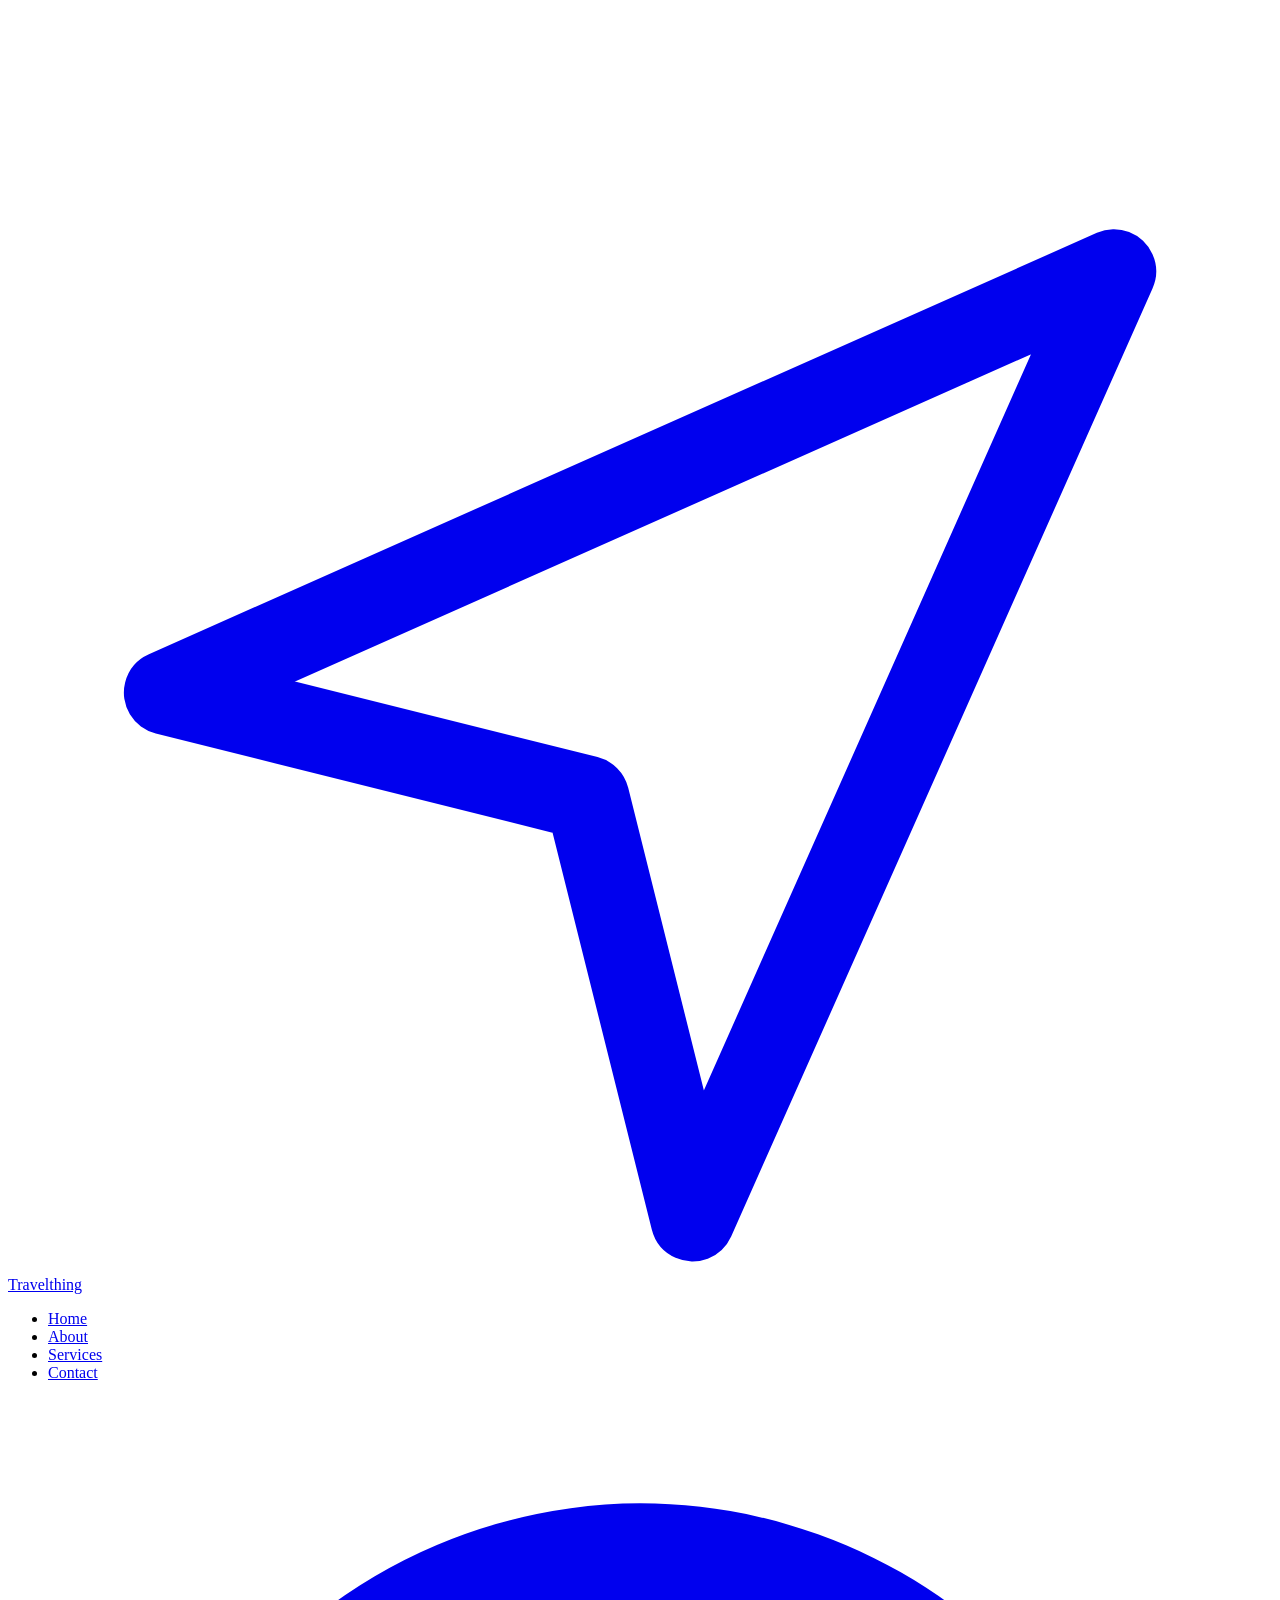
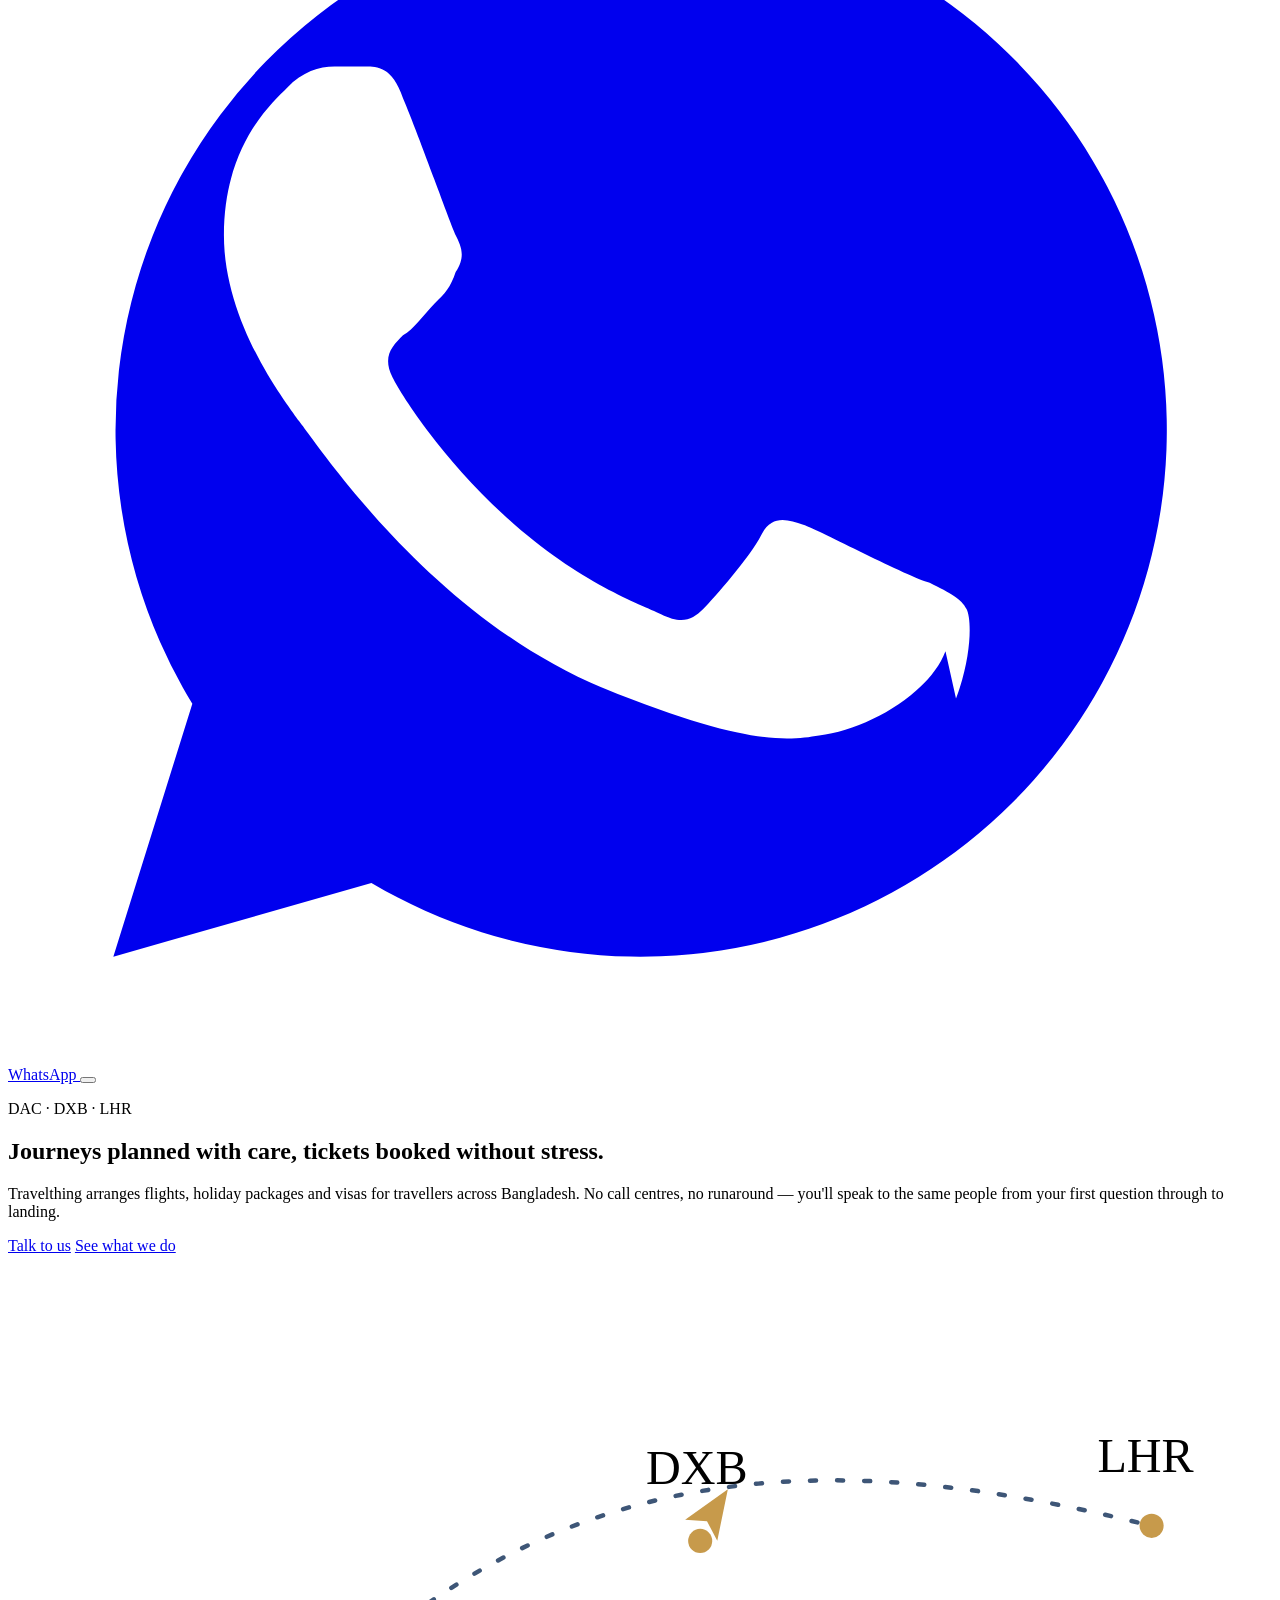
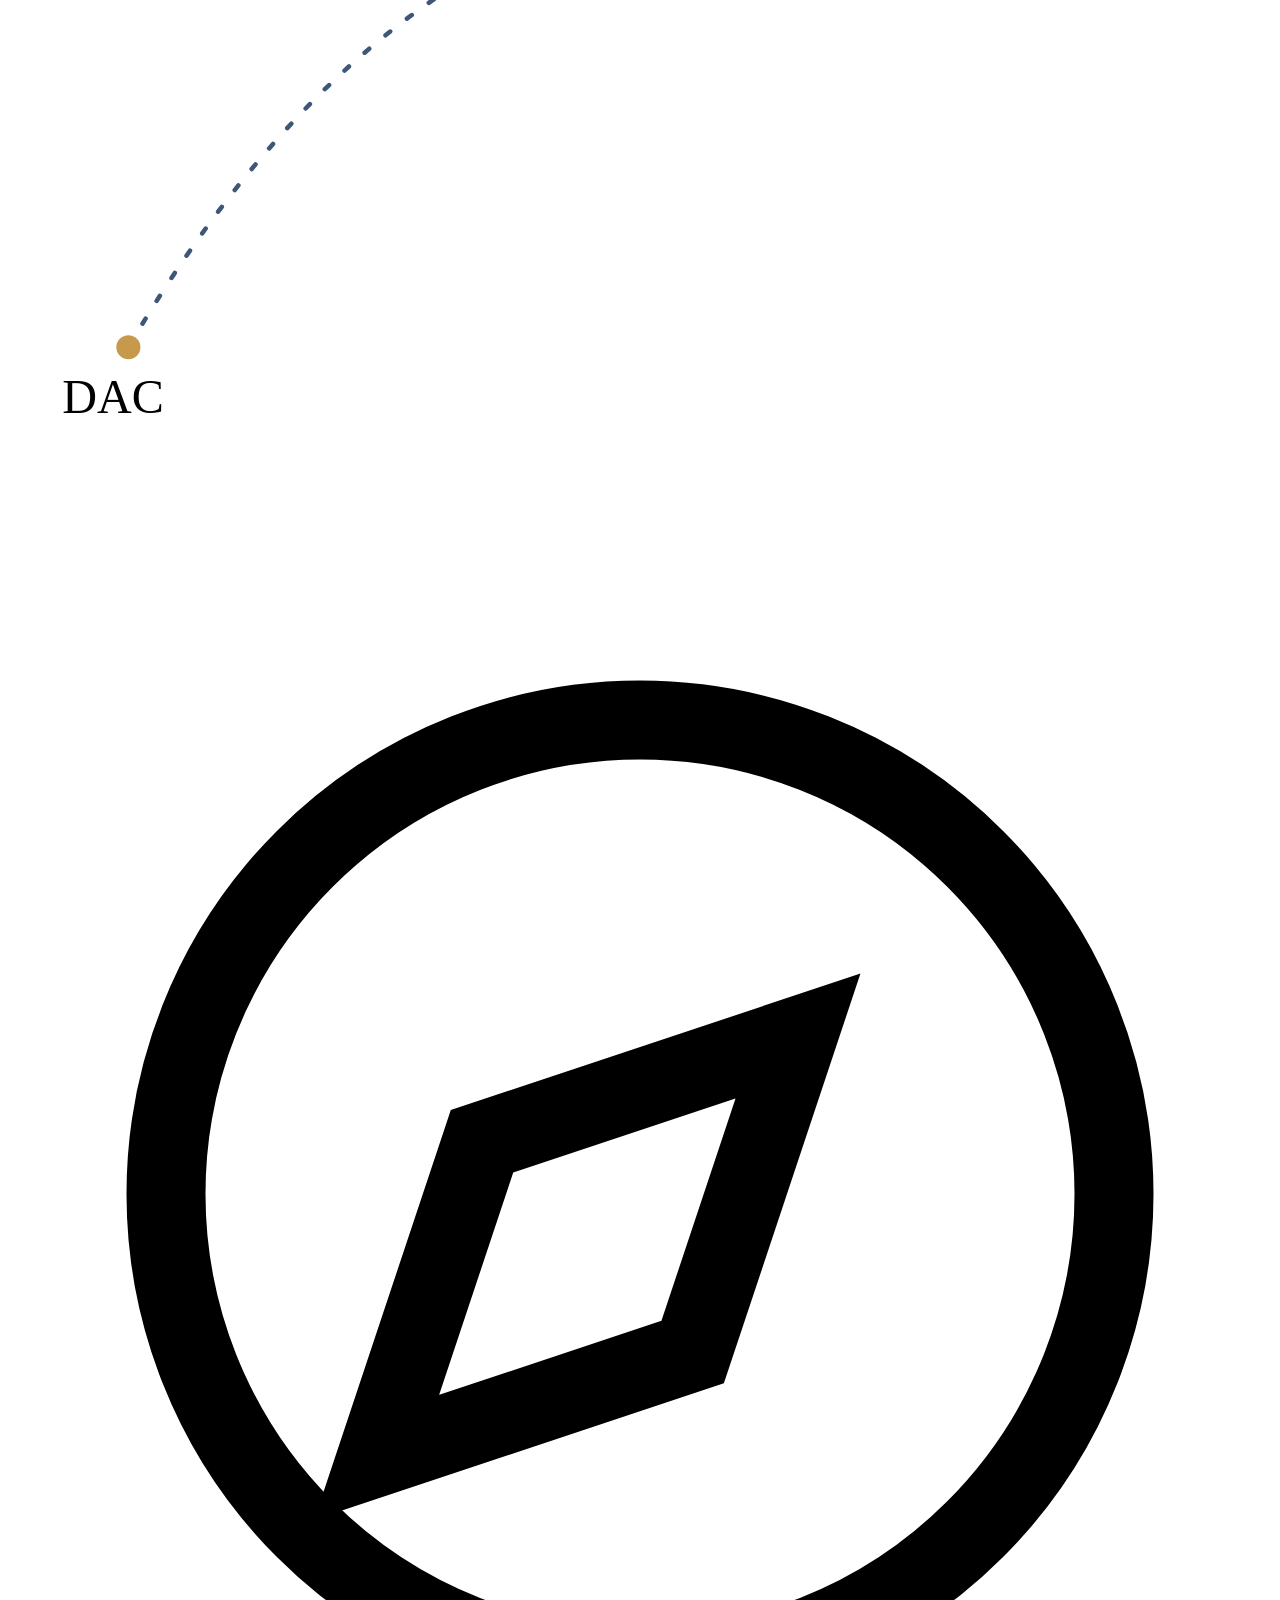
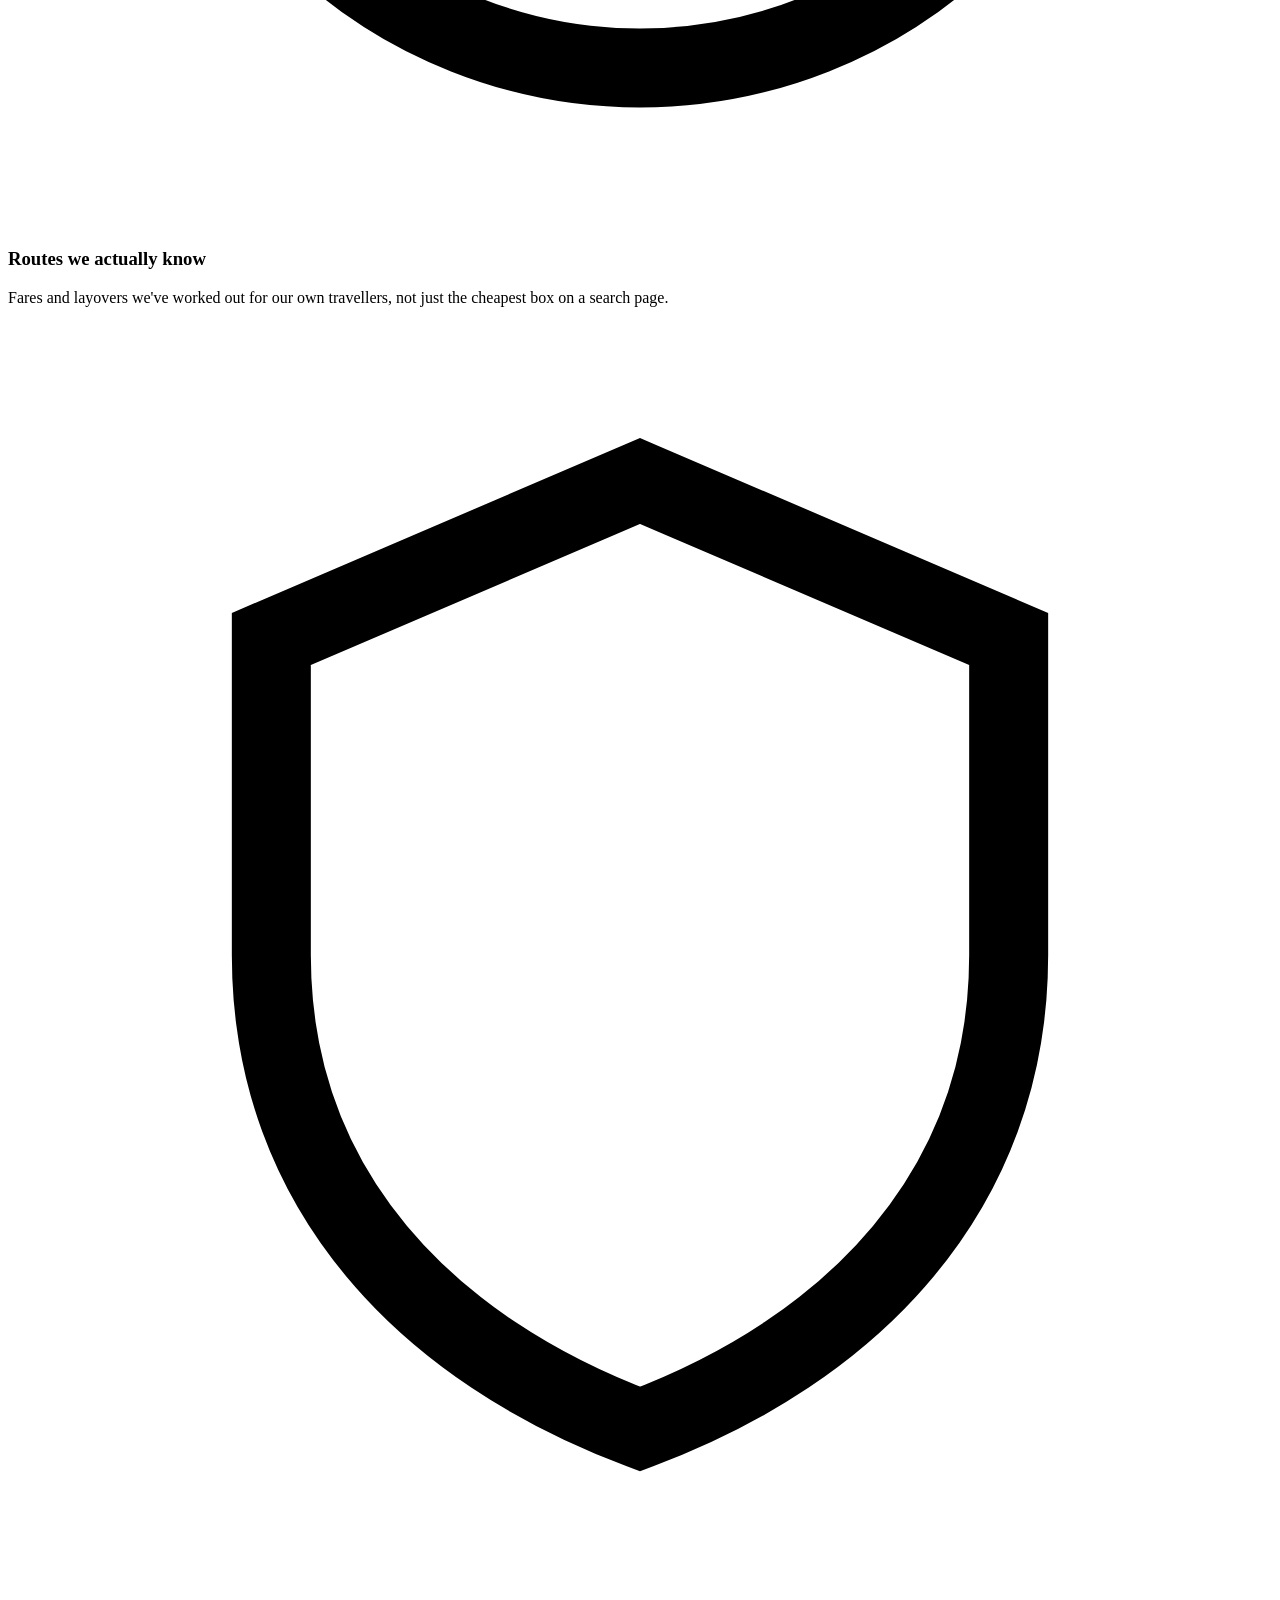
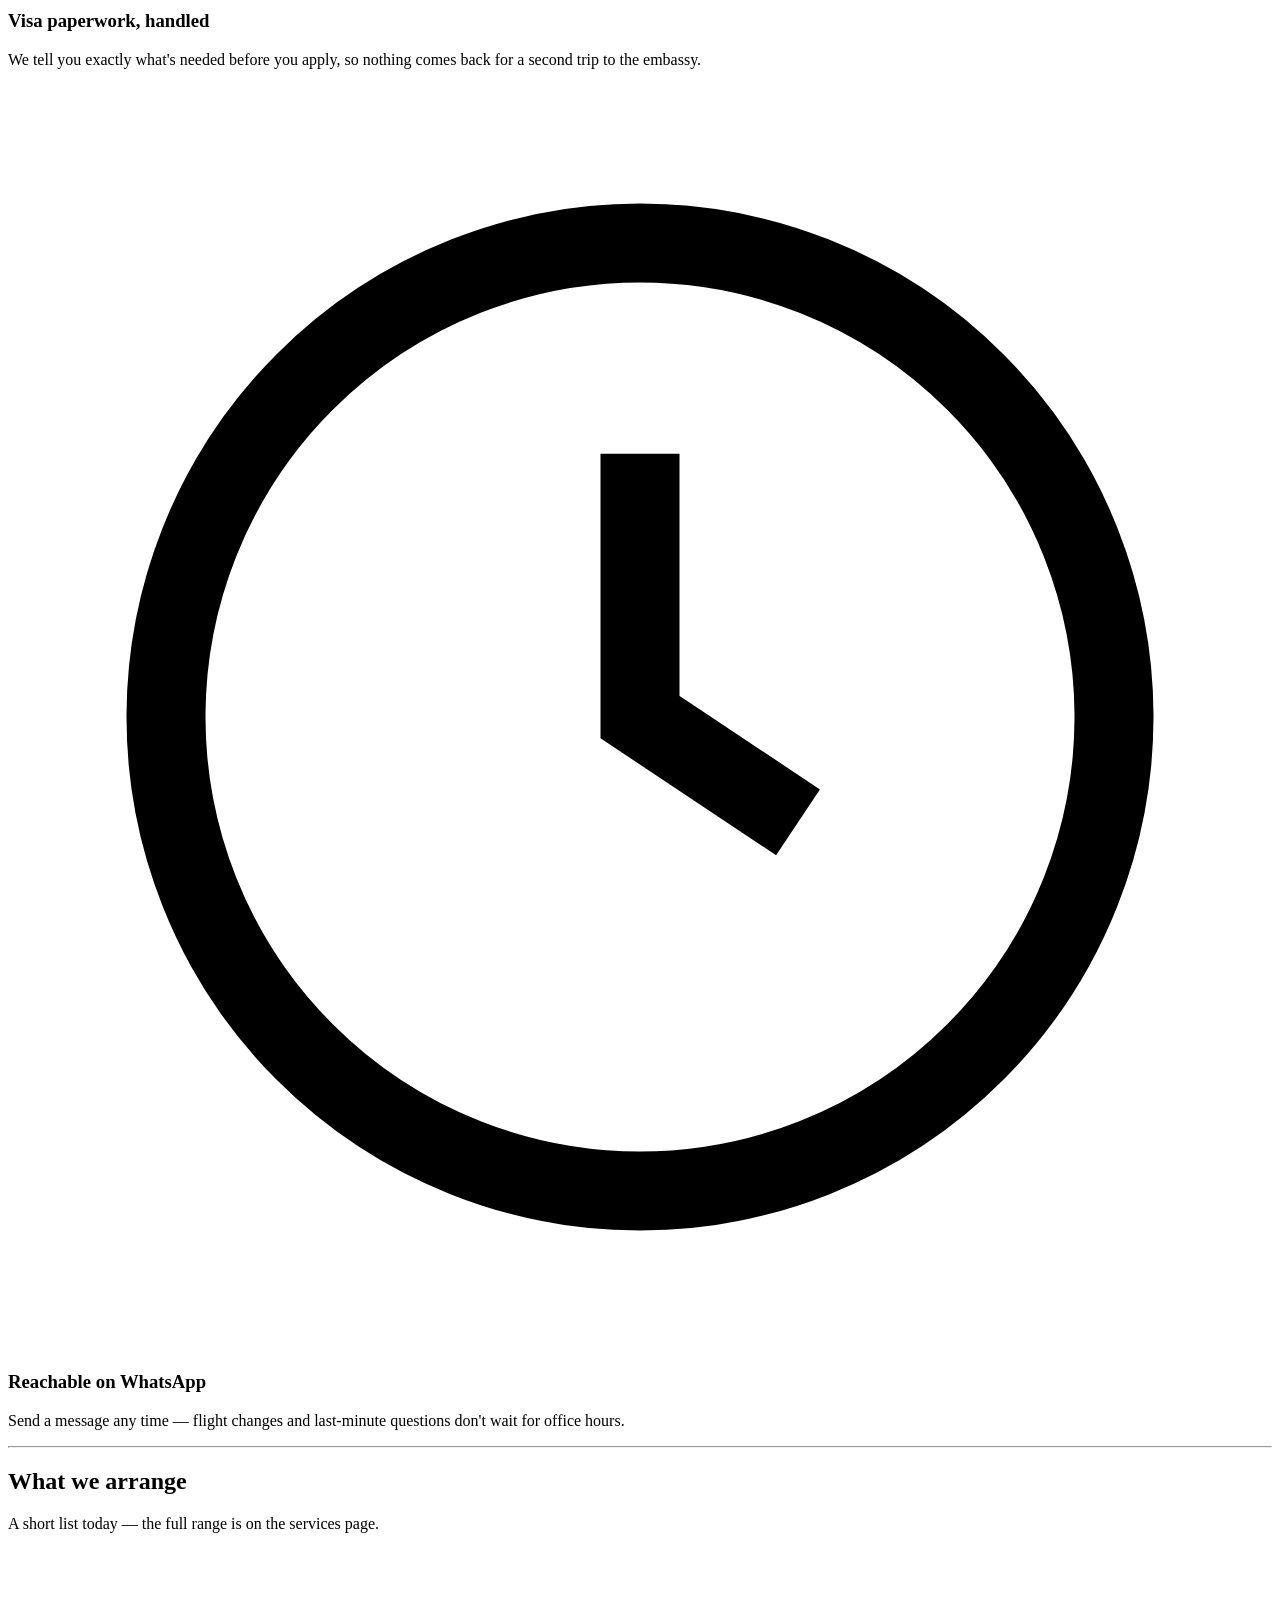
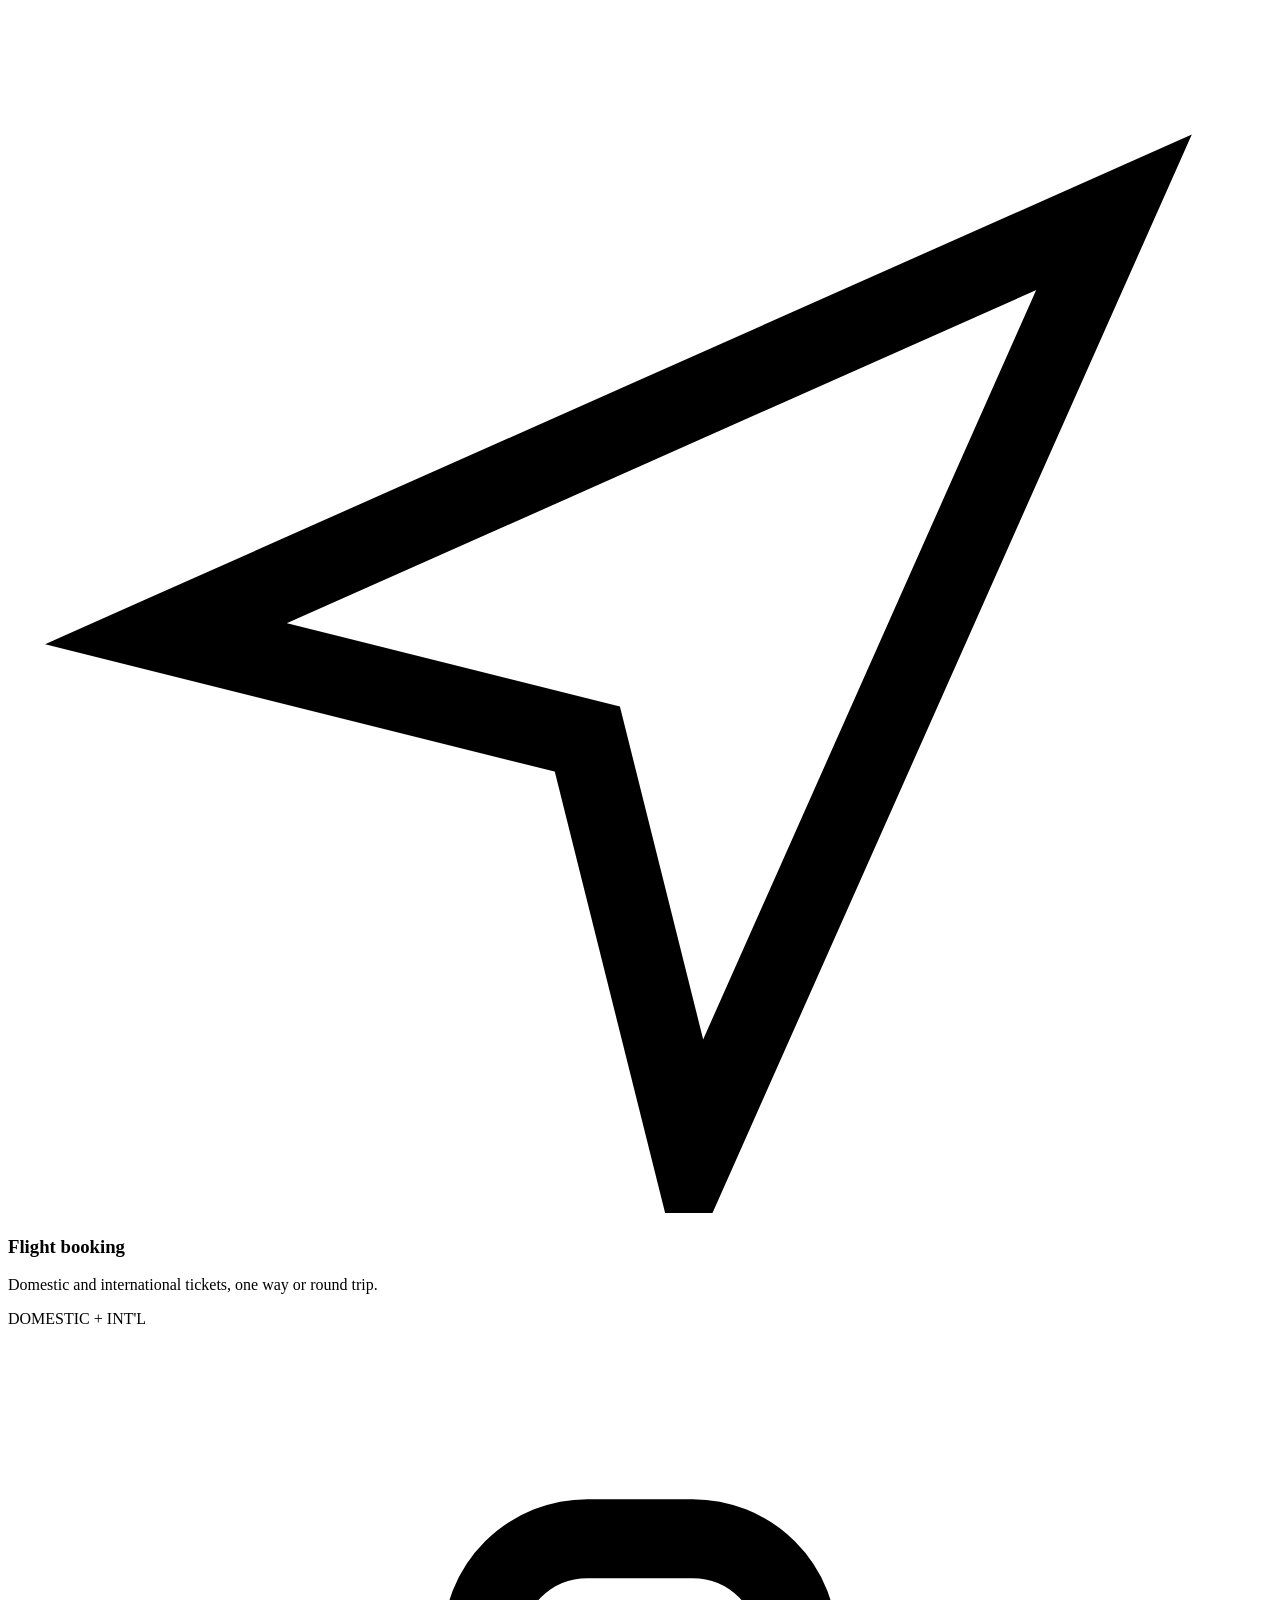
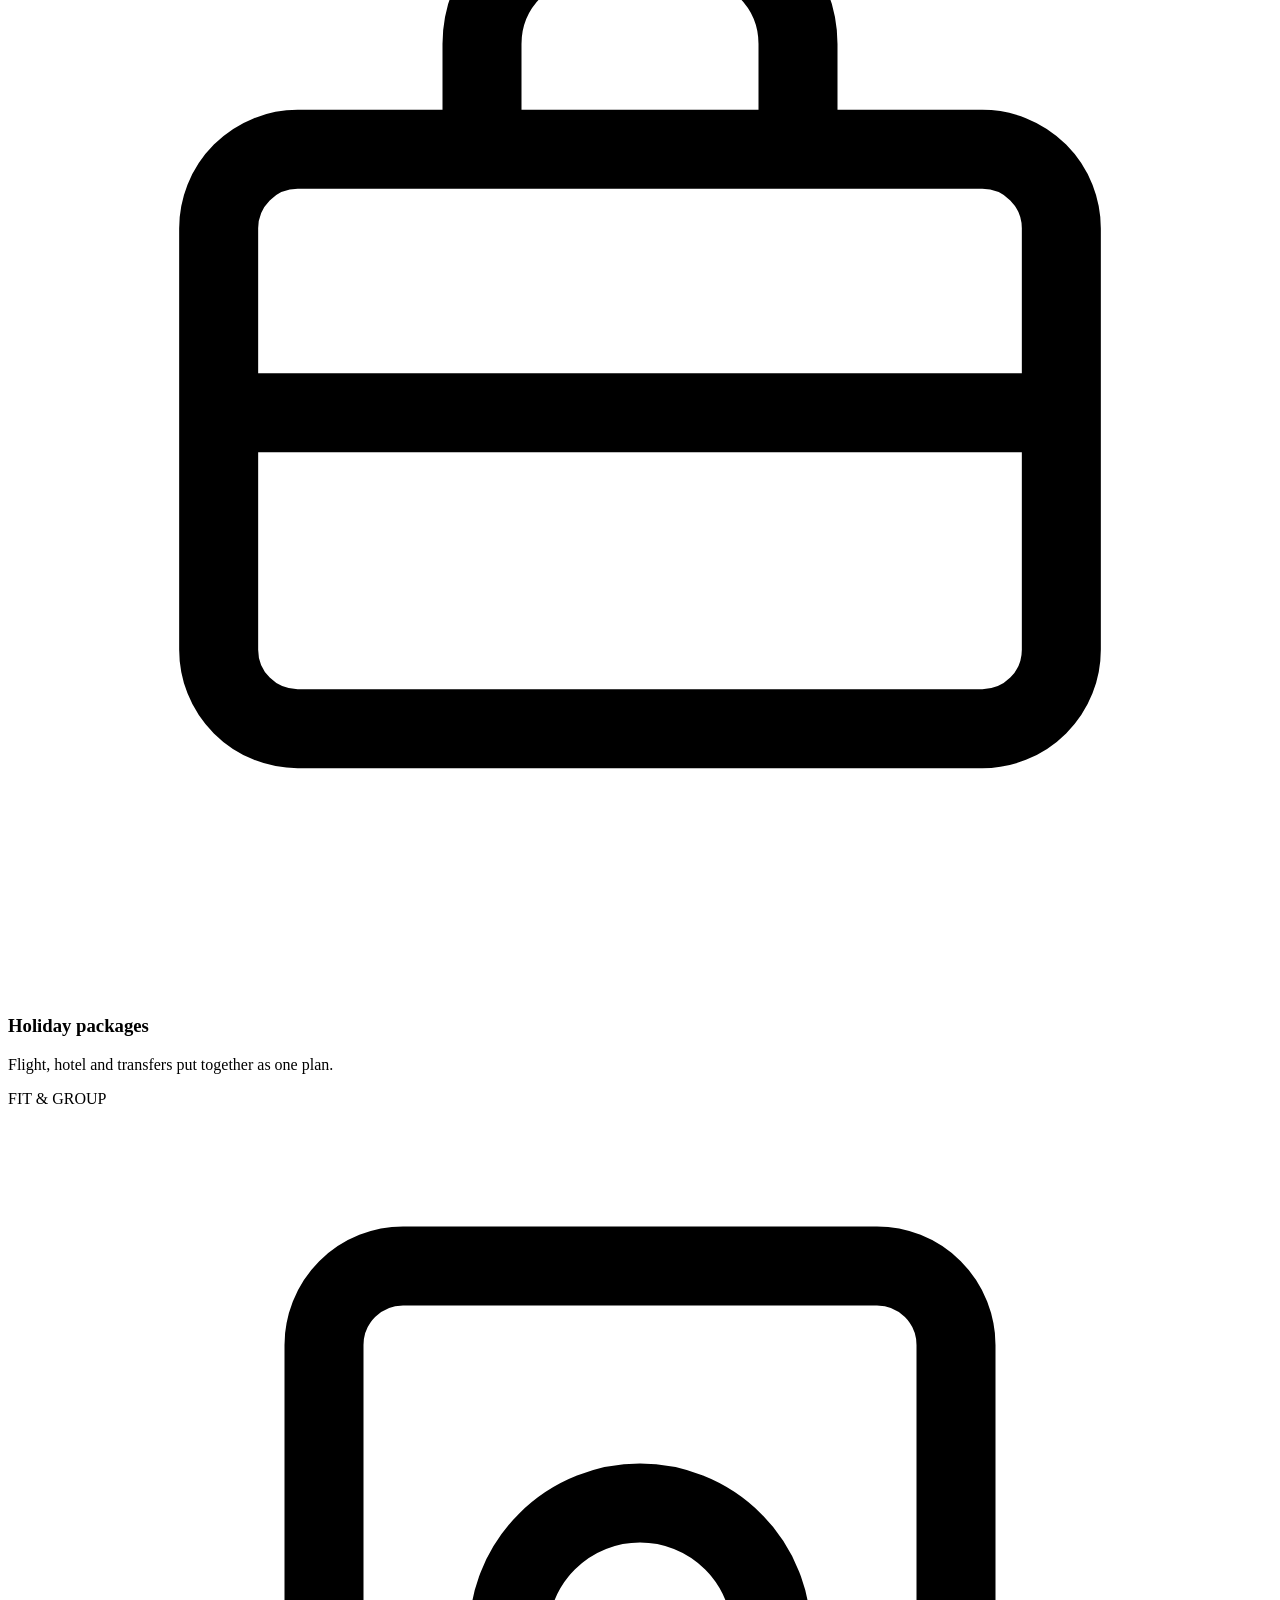
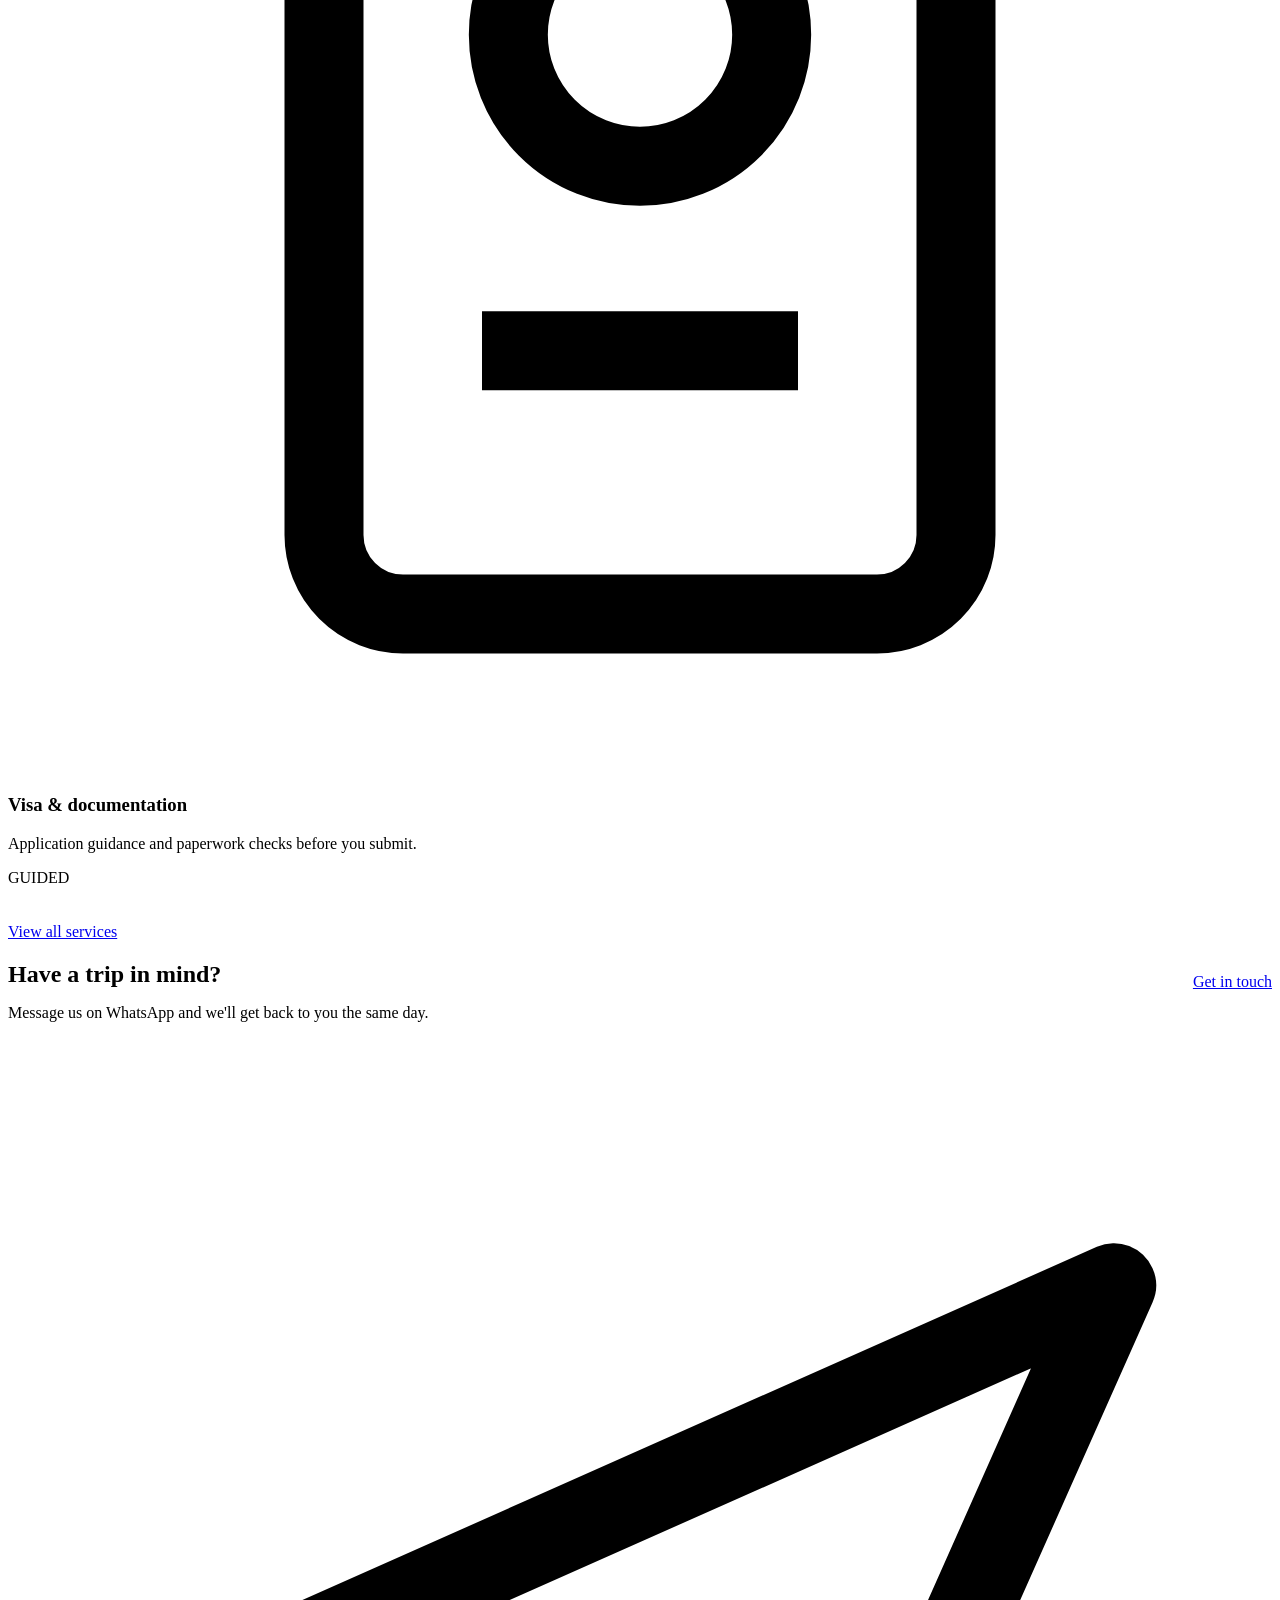
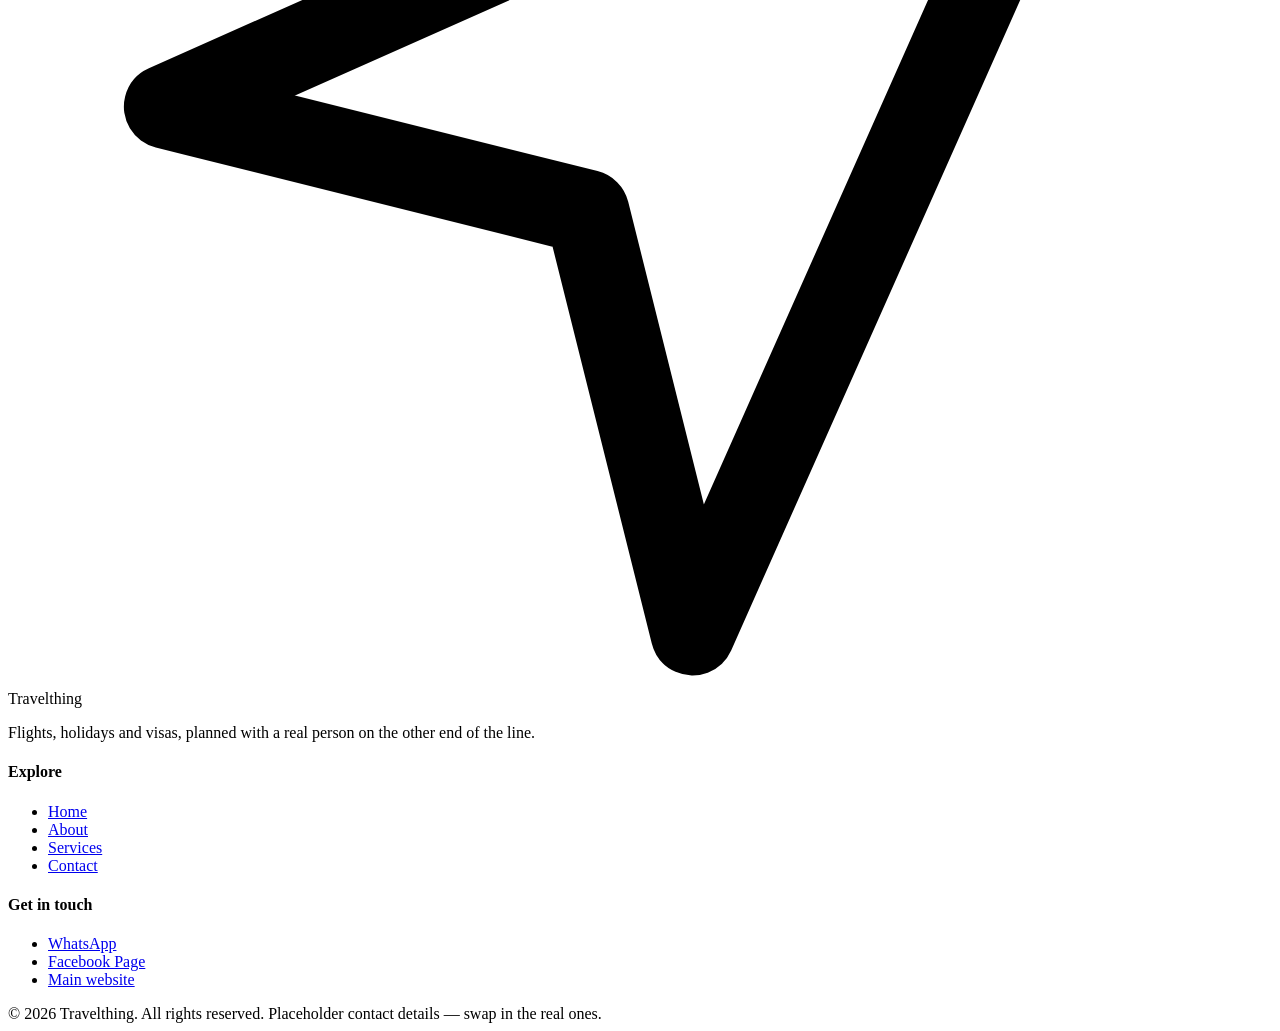
==== index.html @ 421e98d5 "Add files via upload" ====
<!doctype html>
<html lang="en">
<head>
<meta charset="UTF-8" />
<meta name="viewport" content="width=device-width, initial-scale=1.0" />
<title>Travelthing — Flights, Holidays &amp; Visas</title>
<meta name="description" content="Travelthing arranges flights, holiday packages, visas and hotel bookings — reach us directly on WhatsApp or Facebook." />
<link rel="stylesheet" href="css/style.css" />
</head>
<body>

<header class="site-header">
  <div class="container">
    <a href="index.html" class="brand">
      <svg viewBox="0 0 24 24" fill="none" stroke="currentColor" stroke-width="1.6" stroke-linecap="round" stroke-linejoin="round"><path d="M3 13l18-8-8 18-2-8-8-2z"/></svg>
      Travelthing
    </a>
    <nav class="nav">
      <ul class="nav-links">
        <li><a href="index.html" aria-current="page">Home</a></li>
        <li><a href="about.html">About</a></li>
        <li><a href="services.html">Services</a></li>
        <li><a href="contact.html">Contact</a></li>
      </ul>
      <a class="nav-cta" href="https://wa.me/8801886117181" target="_blank" rel="noopener">
        <svg viewBox="0 0 24 24" fill="currentColor"><path d="M12 2a10 10 0 00-8.5 15.2L2 22l4.9-1.4A10 10 0 1012 2zm5.8 14.2c-.3.8-1.5 1.5-2.4 1.6-.6.1-1.4.2-4.1-.9-3.4-1.4-5.6-4.9-5.8-5.1-.2-.3-1.4-1.8-1.4-3.5s.9-2.5 1.2-2.8c.3-.3.6-.4.9-.4h.6c.2 0 .5 0 .7.6.3.7.9 2.4 1 2.6.1.2.2.4 0 .7-.1.3-.2.4-.4.6-.2.2-.4.5-.6.6-.2.2-.4.4-.2.8.2.4 1 1.6 2.1 2.6 1.4 1.3 2.6 1.7 3 1.9.4.2.6.1.8-.1.2-.2.9-1 1.1-1.4.2-.4.5-.3.8-.2.3.1 2 1 2.4 1.1.4.2.6.3.7.5.1.2.1.9-.2 1.7z"/></svg>
        WhatsApp
      </a>
      <button class="nav-toggle" aria-label="Toggle menu" aria-expanded="false">
        <span></span><span></span><span></span>
      </button>
    </nav>
  </div>
</header>

<section class="hero container">
  <div class="hero-content">
    <p class="hero-kicker">DAC · DXB · LHR</p>
    <h1>Journeys planned with care, tickets booked without stress.</h1>
    <p>Travelthing arranges flights, holiday packages and visas for travellers across Bangladesh. No call centres, no runaround — you'll speak to the same people from your first question through to landing.</p>
    <div class="hero-actions">
      <a href="contact.html" class="btn btn-primary">Talk to us</a>
      <a href="services.html" class="btn btn-outline">See what we do</a>
    </div>
  </div>
  <div class="hero-visual">
    <svg viewBox="0 0 420 300" width="100%" role="img" aria-label="Flight path connecting Dhaka, Dubai and London">
      <path d="M40 230 C 140 60, 260 60, 380 90" fill="none" stroke="#3E5677" stroke-width="1.5" stroke-dasharray="2 7" stroke-linecap="round"/>
      <circle cx="40" cy="230" r="4" fill="#C79A4B"/>
      <circle cx="230" cy="95" r="4" fill="#C79A4B"/>
      <circle cx="380" cy="90" r="4" fill="#C79A4B"/>
      <text x="18" y="252" class="route-code">DAC</text>
      <text x="212" y="76" class="route-code">DXB</text>
      <text x="362" y="72" class="route-code">LHR</text>
      <g transform="translate(225,88) rotate(-12)">
        <path d="M0 0l16-7-7 16-2-7-7-2z" fill="#C79A4B"/>
      </g>
    </svg>
  </div>
</section>

<section class="section">
  <div class="container features">
    <div class="feature">
      <svg viewBox="0 0 24 24" fill="none" stroke="currentColor" stroke-width="1.5"><circle cx="12" cy="12" r="9"/><path d="M15 9l-2 6-6 2 2-6 6-2z"/></svg>
      <h3>Routes we actually know</h3>
      <p>Fares and layovers we've worked out for our own travellers, not just the cheapest box on a search page.</p>
    </div>
    <div class="feature">
      <svg viewBox="0 0 24 24" fill="none" stroke="currentColor" stroke-width="1.5"><path d="M12 3l7 3v6c0 4.5-3 7.5-7 9-4-1.5-7-4.5-7-9V6l7-3z"/></svg>
      <h3>Visa paperwork, handled</h3>
      <p>We tell you exactly what's needed before you apply, so nothing comes back for a second trip to the embassy.</p>
    </div>
    <div class="feature">
      <svg viewBox="0 0 24 24" fill="none" stroke="currentColor" stroke-width="1.5"><circle cx="12" cy="12" r="9"/><path d="M12 7v5l3 2"/></svg>
      <h3>Reachable on WhatsApp</h3>
      <p>Send a message any time — flight changes and last-minute questions don't wait for office hours.</p>
    </div>
  </div>
</section>

<section class="section section--tint">
  <div class="container">
    <div class="section-head">
      <hr class="rule" />
      <h2>What we arrange</h2>
      <p>A short list today — the full range is on the services page.</p>
    </div>
    <div class="ticket-list">
      <div class="ticket">
        <div class="ticket-icon"><svg viewBox="0 0 24 24" fill="none" stroke="currentColor" stroke-width="1.5"><path d="M3 13l18-8-8 18-2-8-8-2z"/></svg></div>
        <div class="ticket-body">
          <h3>Flight booking</h3>
          <p>Domestic and international tickets, one way or round trip.</p>
        </div>
        <span class="ticket-tag">DOMESTIC + INT'L</span>
      </div>
      <div class="ticket">
        <div class="ticket-icon"><svg viewBox="0 0 24 24" fill="none" stroke="currentColor" stroke-width="1.5"><rect x="4" y="8" width="16" height="11" rx="1.5"/><path d="M9 8V6a2 2 0 012-2h2a2 2 0 012 2v2"/><path d="M4 13h16"/></svg></div>
        <div class="ticket-body">
          <h3>Holiday packages</h3>
          <p>Flight, hotel and transfers put together as one plan.</p>
        </div>
        <span class="ticket-tag">FIT &amp; GROUP</span>
      </div>
      <div class="ticket">
        <div class="ticket-icon"><svg viewBox="0 0 24 24" fill="none" stroke="currentColor" stroke-width="1.5"><rect x="6" y="3" width="12" height="18" rx="1.5"/><circle cx="12" cy="10" r="2.5"/><path d="M9 16h6"/></svg></div>
        <div class="ticket-body">
          <h3>Visa &amp; documentation</h3>
          <p>Application guidance and paperwork checks before you submit.</p>
        </div>
        <span class="ticket-tag">GUIDED</span>
      </div>
    </div>
    <div style="margin-top:36px;">
      <a href="services.html" class="btn btn-outline">View all services</a>
    </div>
  </div>
</section>

<section class="section section--navy">
  <div class="container" style="display:flex; justify-content:space-between; align-items:center; flex-wrap:wrap; gap:24px;">
    <div>
      <h2 style="margin-bottom:8px;">Have a trip in mind?</h2>
      <p style="margin-bottom:0;">Message us on WhatsApp and we'll get back to you the same day.</p>
    </div>
    <a href="contact.html" class="btn btn-primary">Get in touch</a>
  </div>
</section>

<footer class="site-footer">
  <div class="container">
    <div class="footer-top">
      <div class="footer-col">
        <div class="footer-brand">
          <svg viewBox="0 0 24 24" fill="none" stroke="currentColor" stroke-width="1.6" stroke-linecap="round" stroke-linejoin="round"><path d="M3 13l18-8-8 18-2-8-8-2z"/></svg>
          Travelthing
        </div>
        <p>Flights, holidays and visas, planned with a real person on the other end of the line.</p>
      </div>
      <div class="footer-col">
        <h4>Explore</h4>
        <ul>
          <li><a href="index.html">Home</a></li>
          <li><a href="about.html">About</a></li>
          <li><a href="services.html">Services</a></li>
          <li><a href="contact.html">Contact</a></li>
        </ul>
      </div>
      <div class="footer-col">
        <h4>Get in touch</h4>
        <ul>
          <li><a href="https://wa.me/8801886117181" target="_blank" rel="noopener">WhatsApp</a></li>
          <li><a href="https://facebook.com/travelthing" target="_blank" rel="noopener">Facebook Page</a></li>
          <li><a href="https://travelthing.example.com" target="_blank" rel="noopener">Main website</a></li>
        </ul>
      </div>
    </div>
    <div class="footer-bottom">
      <span>&copy; 2026 Travelthing. All rights reserved.</span>
      <span>Placeholder contact details — swap in the real ones.</span>
    </div>
  </div>
</footer>

<script src="js/main.js"></script>
</body>
</html>
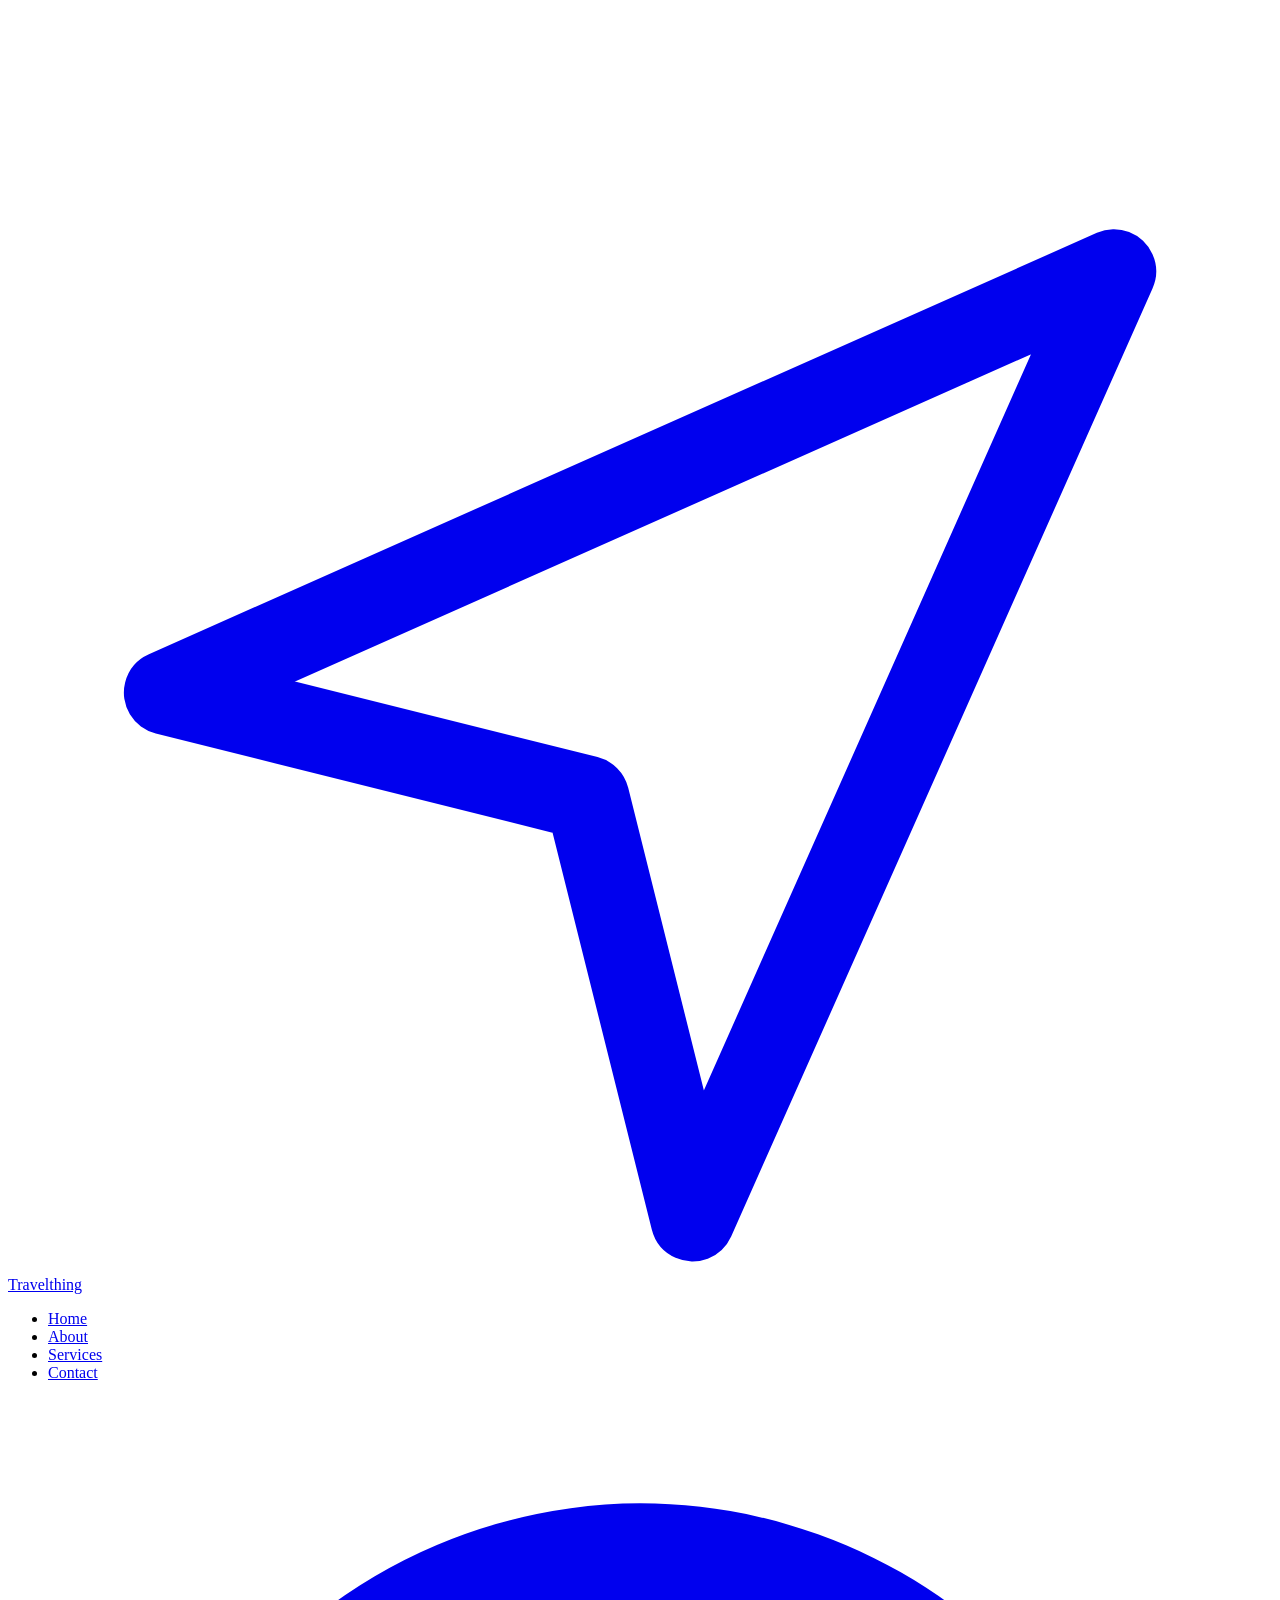
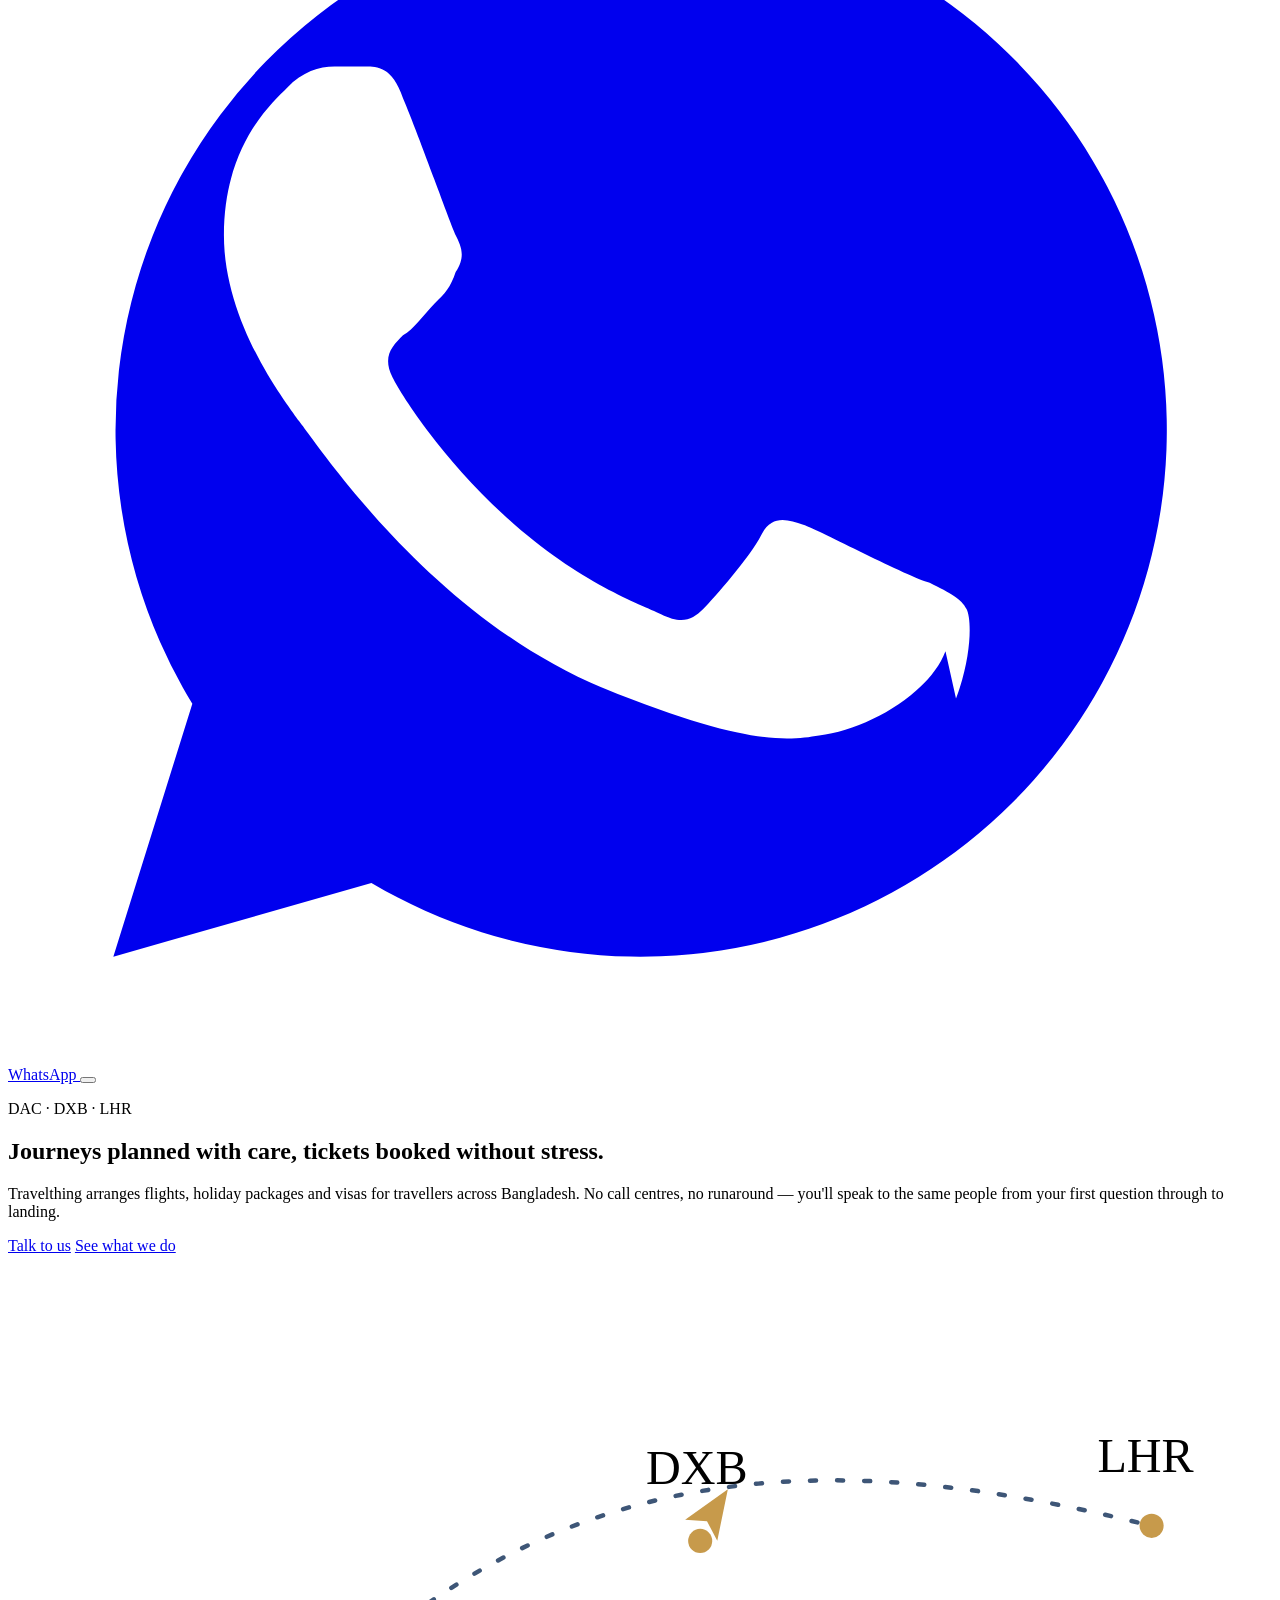
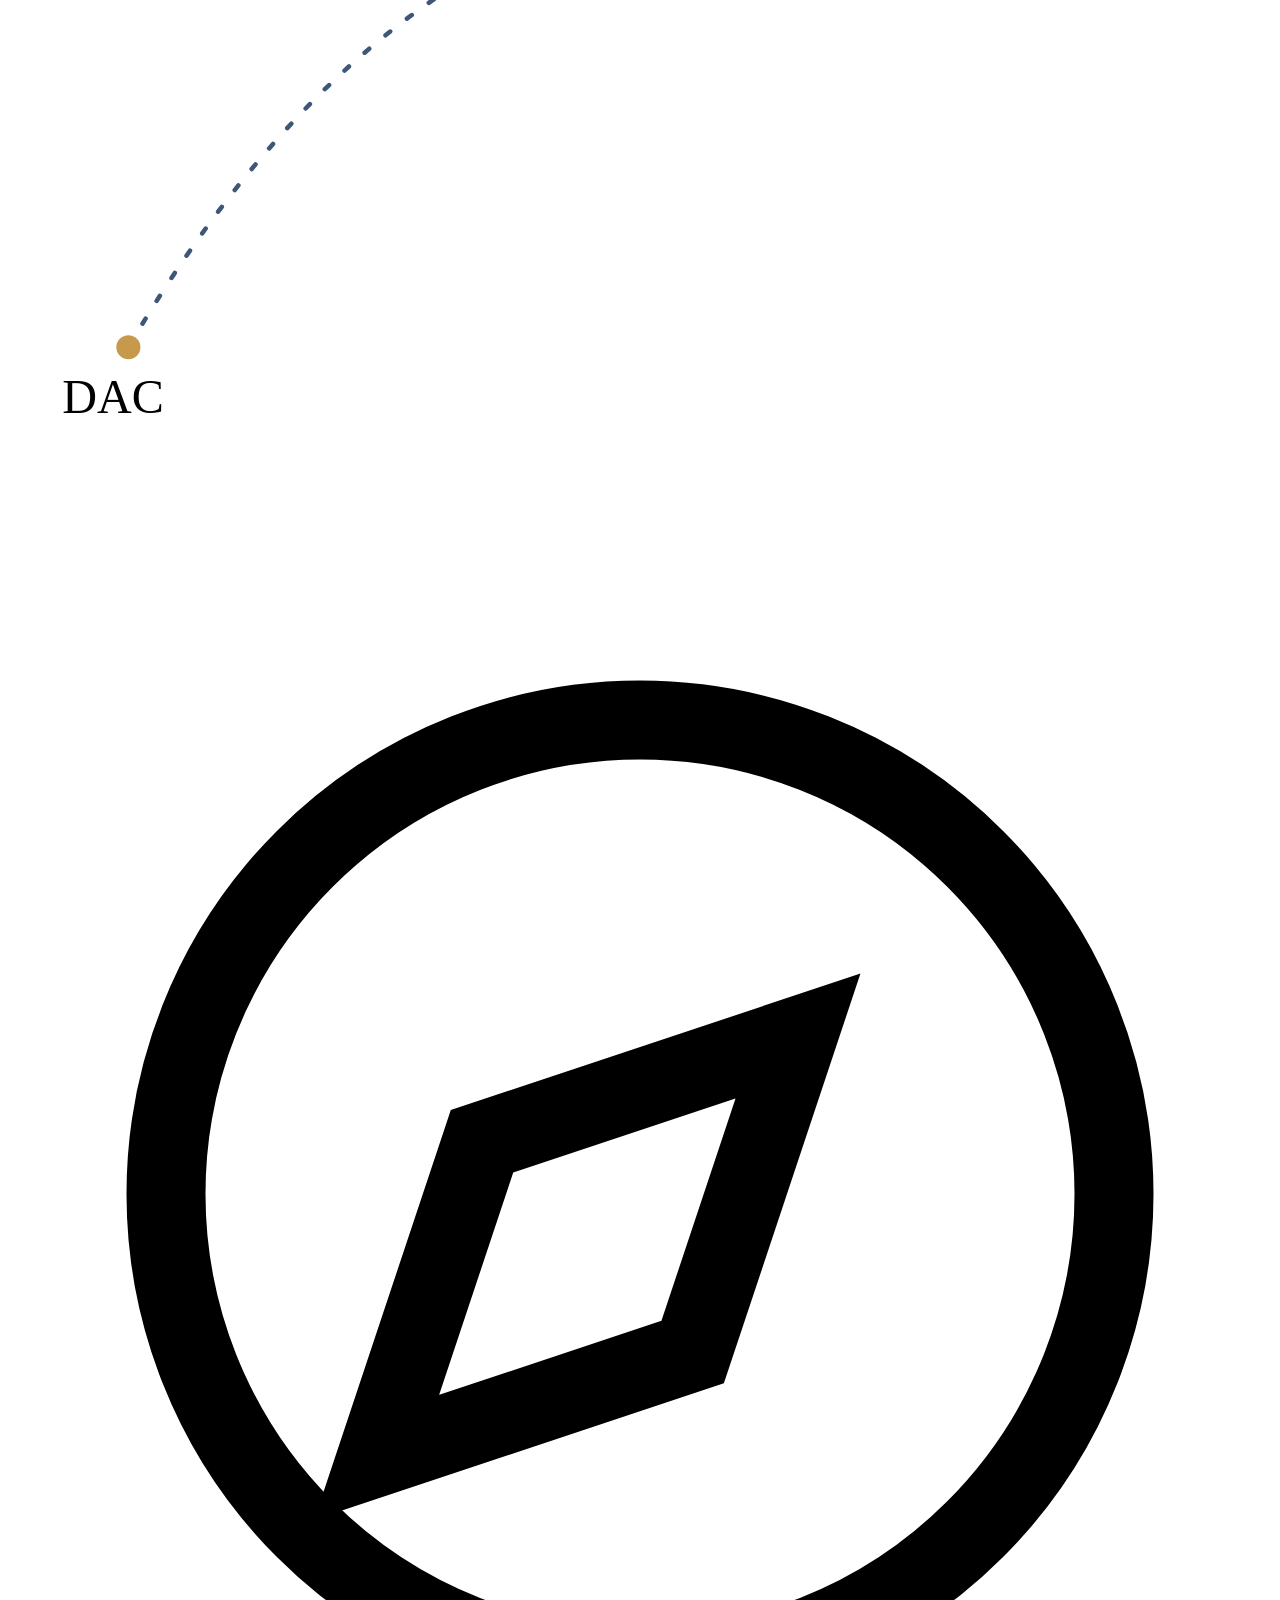
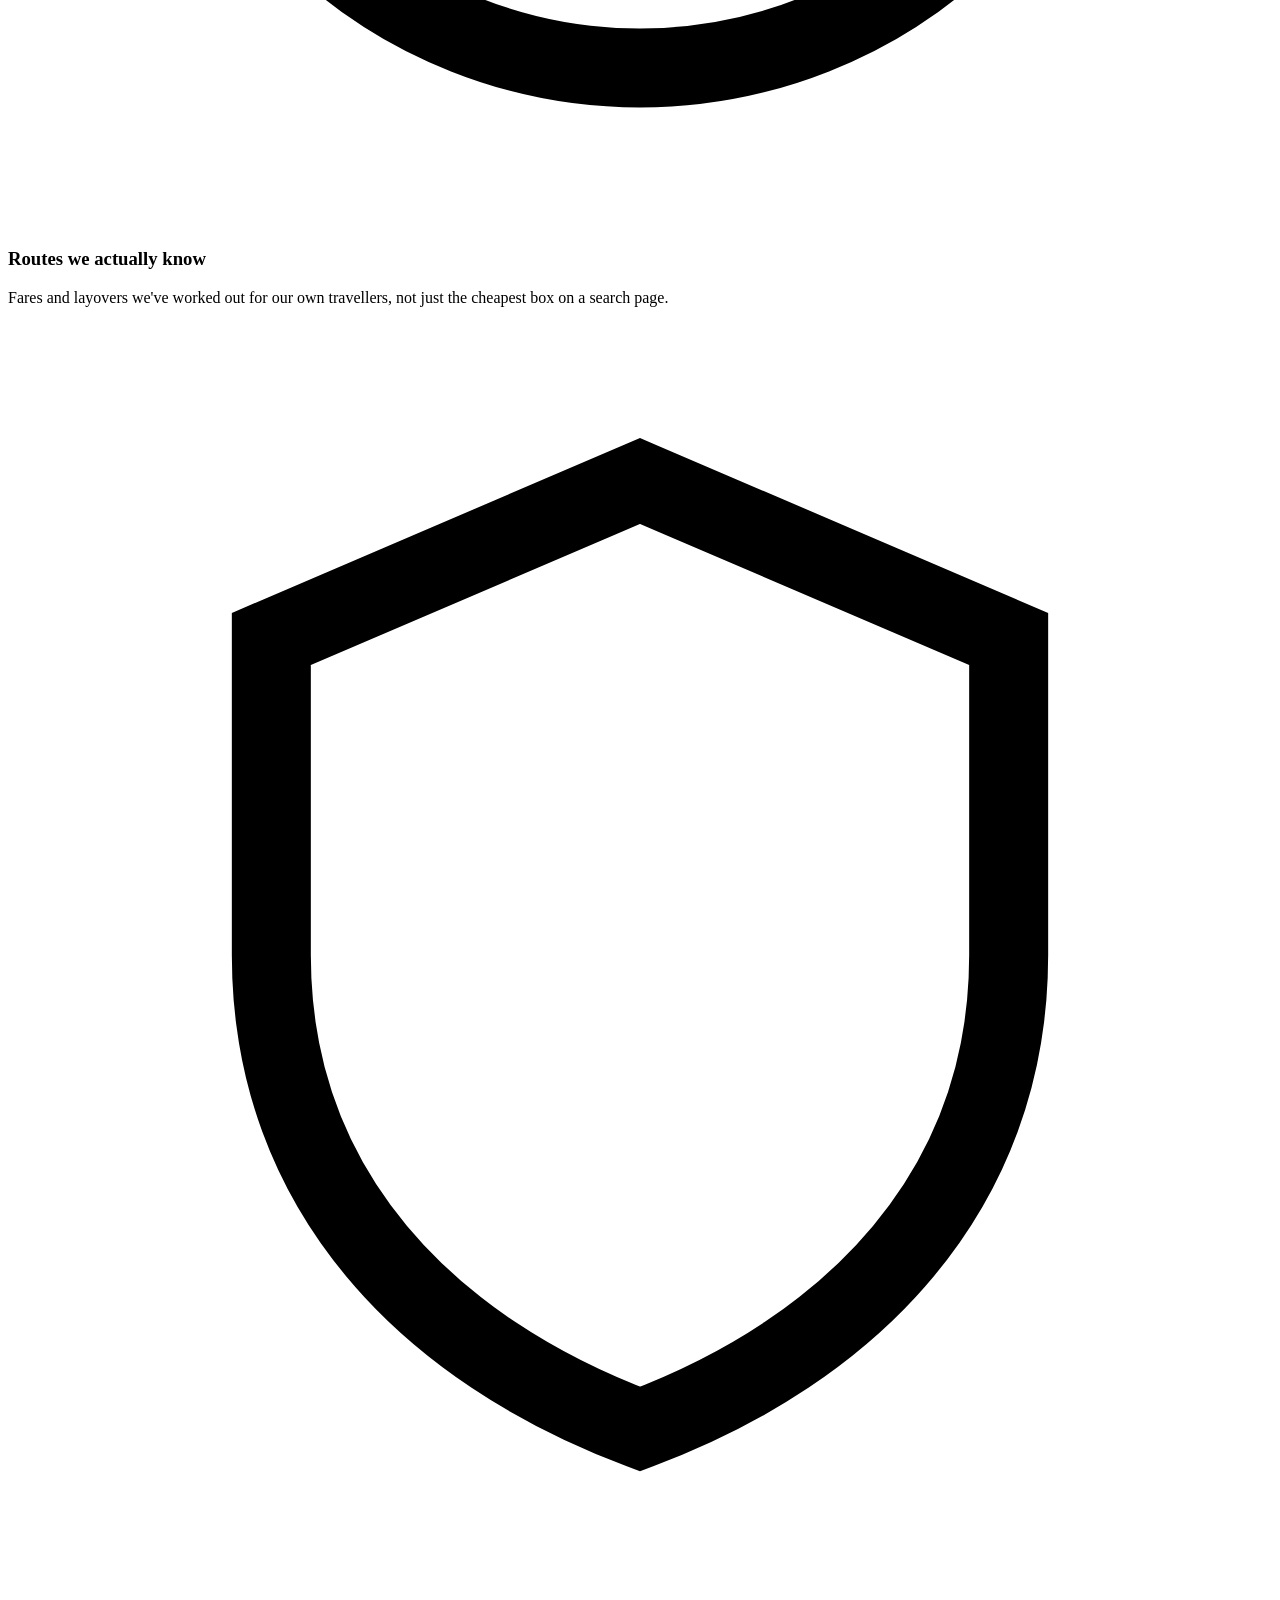
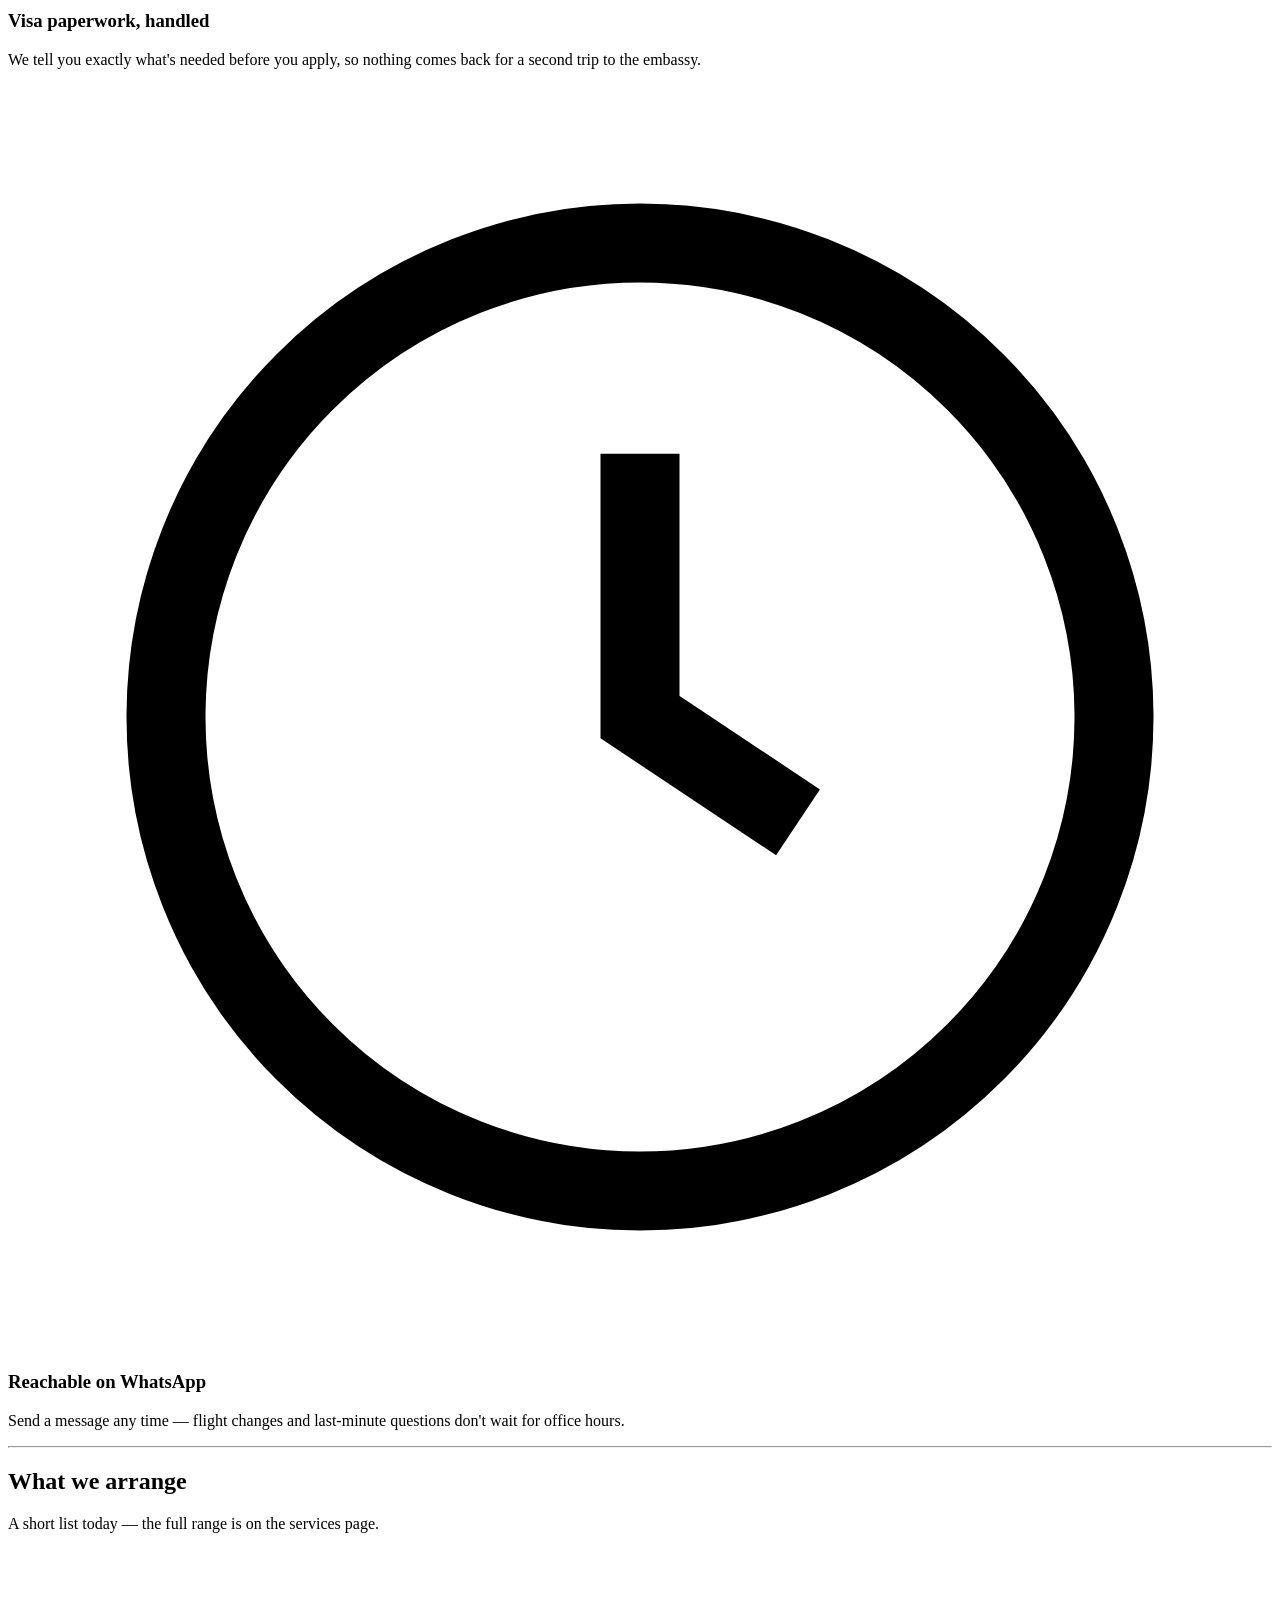
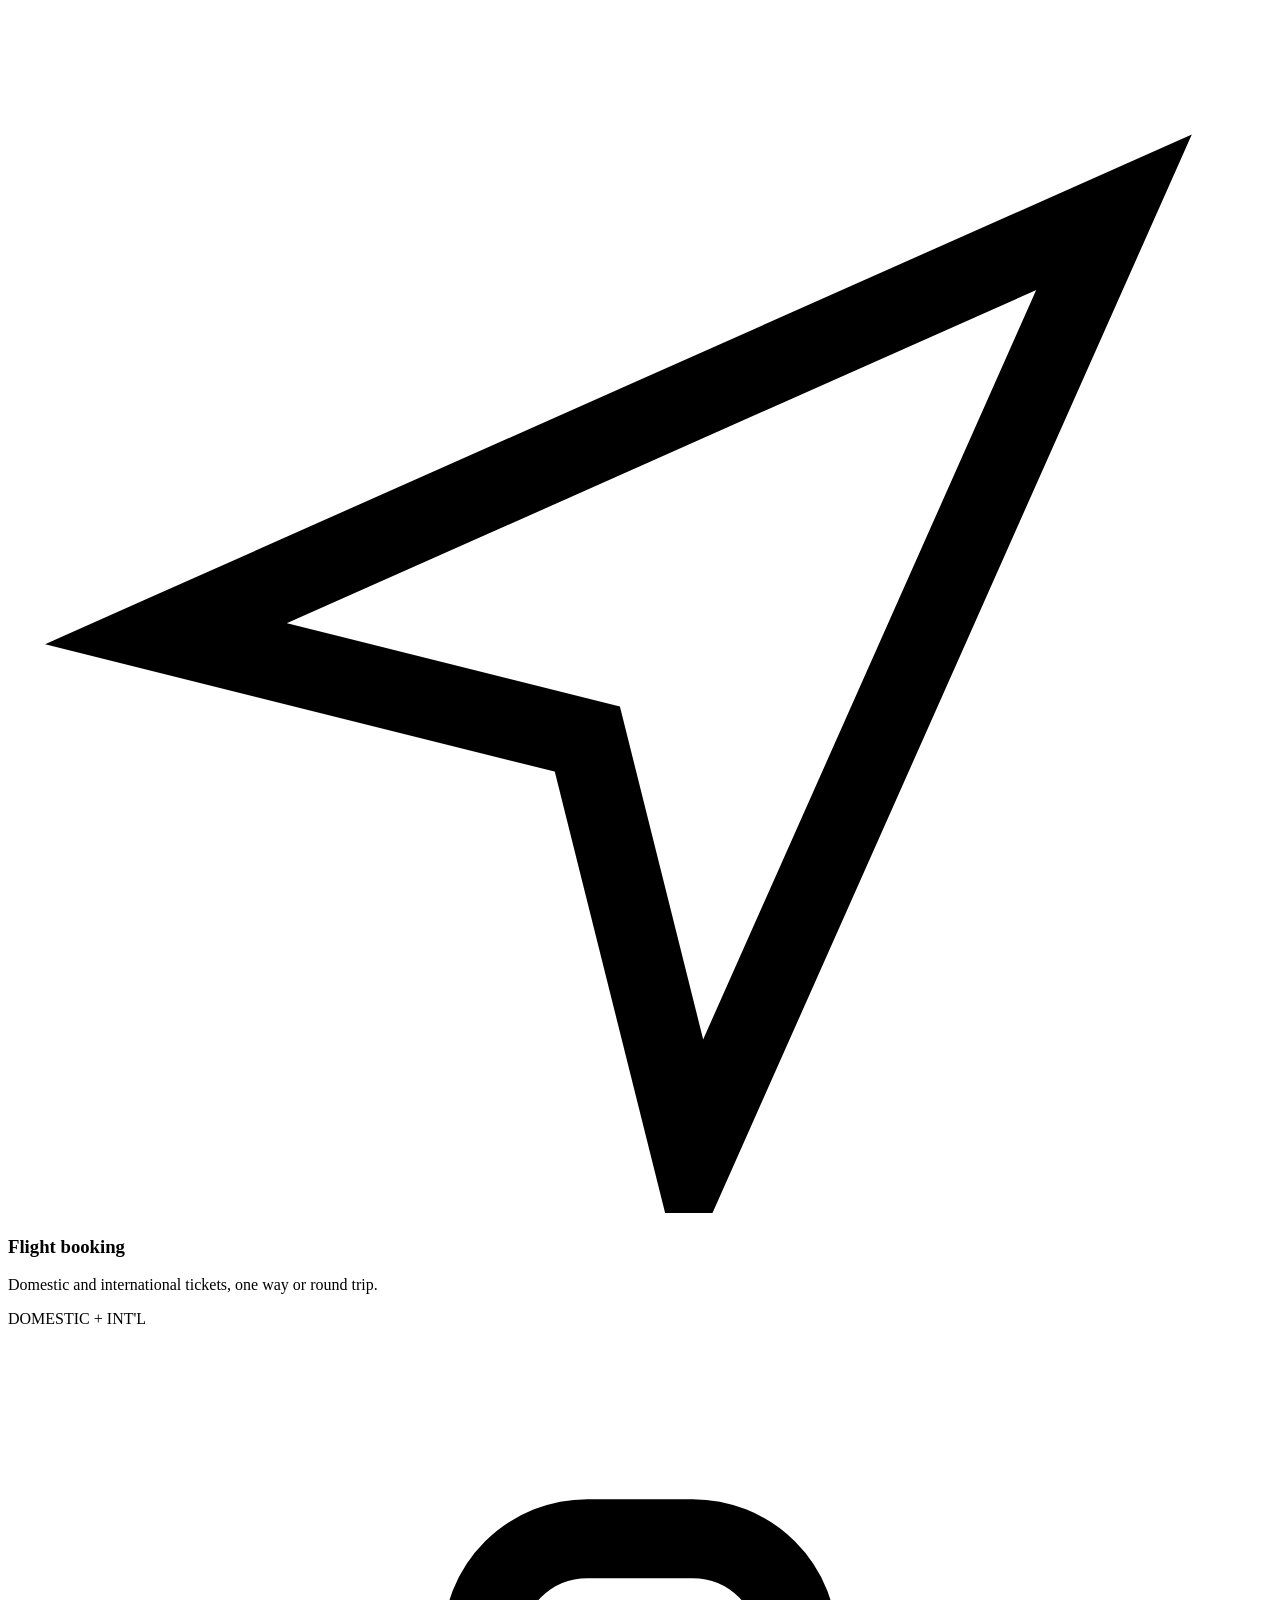
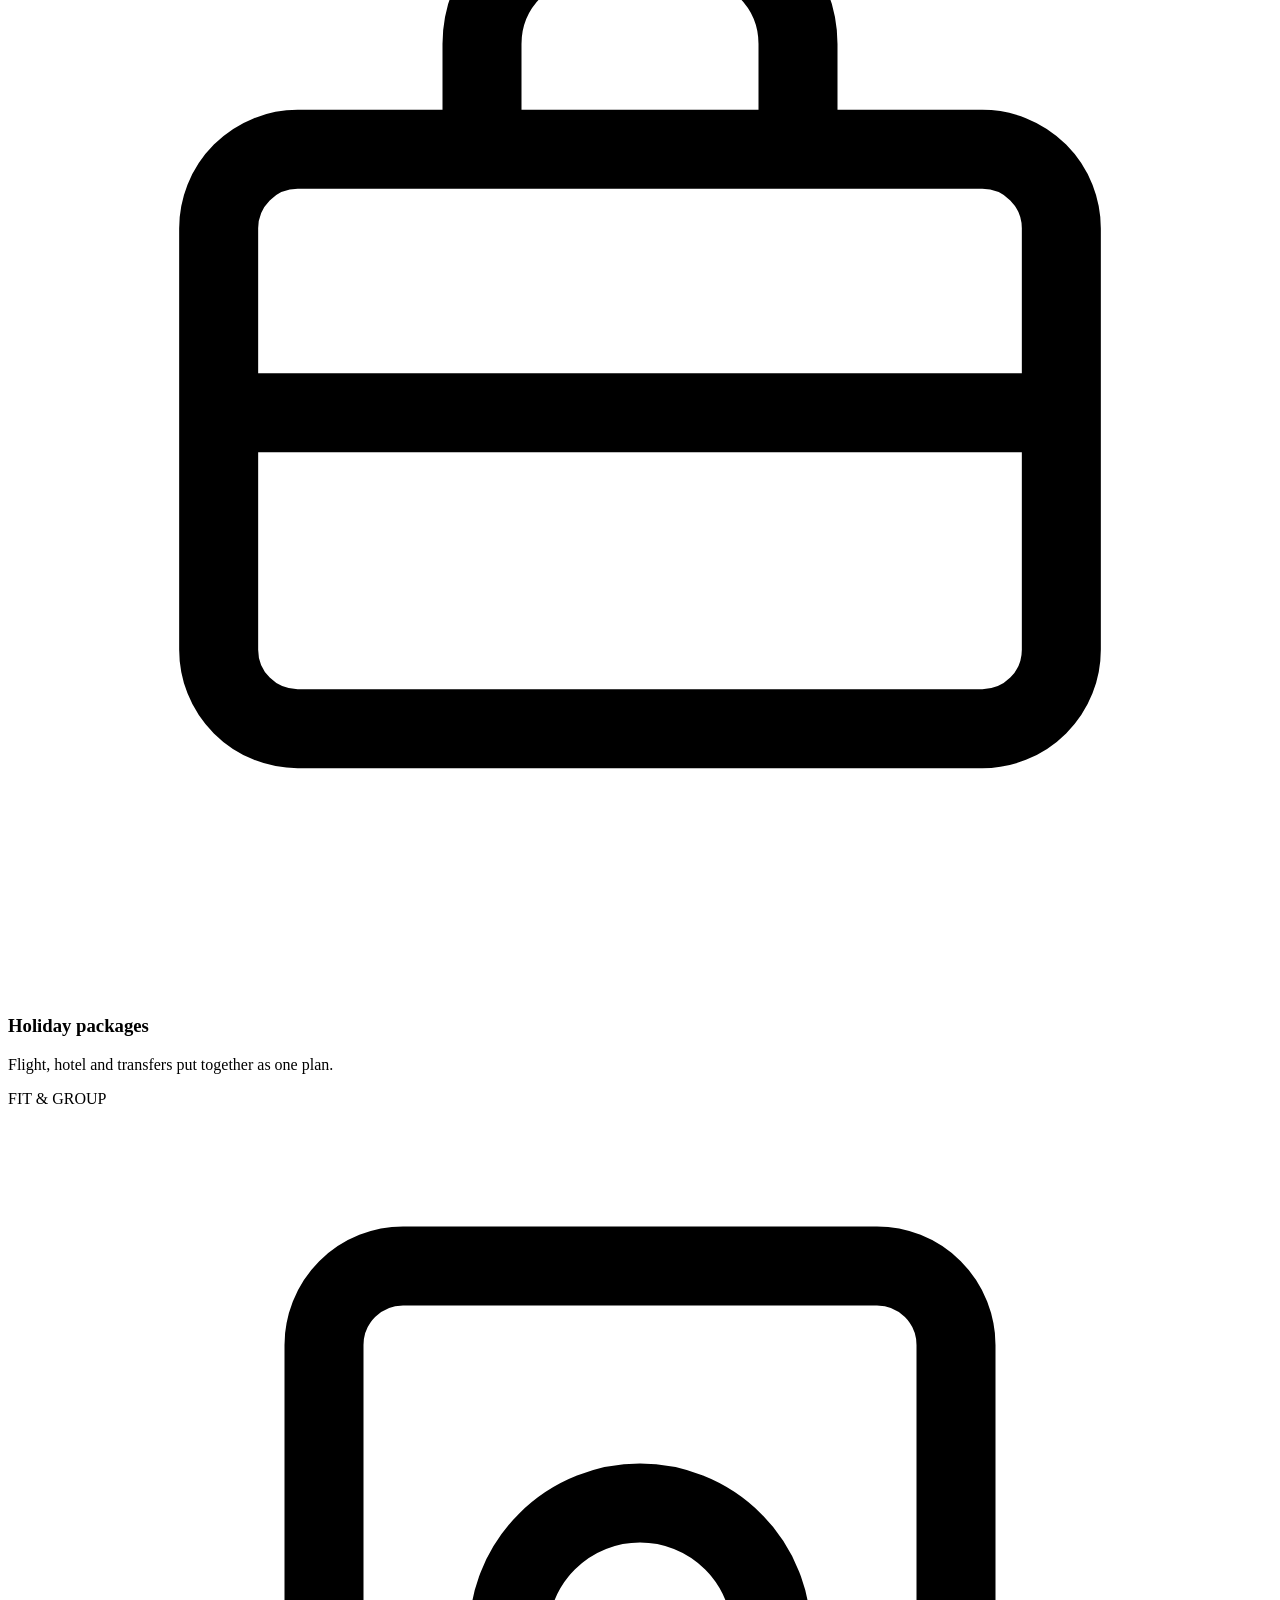
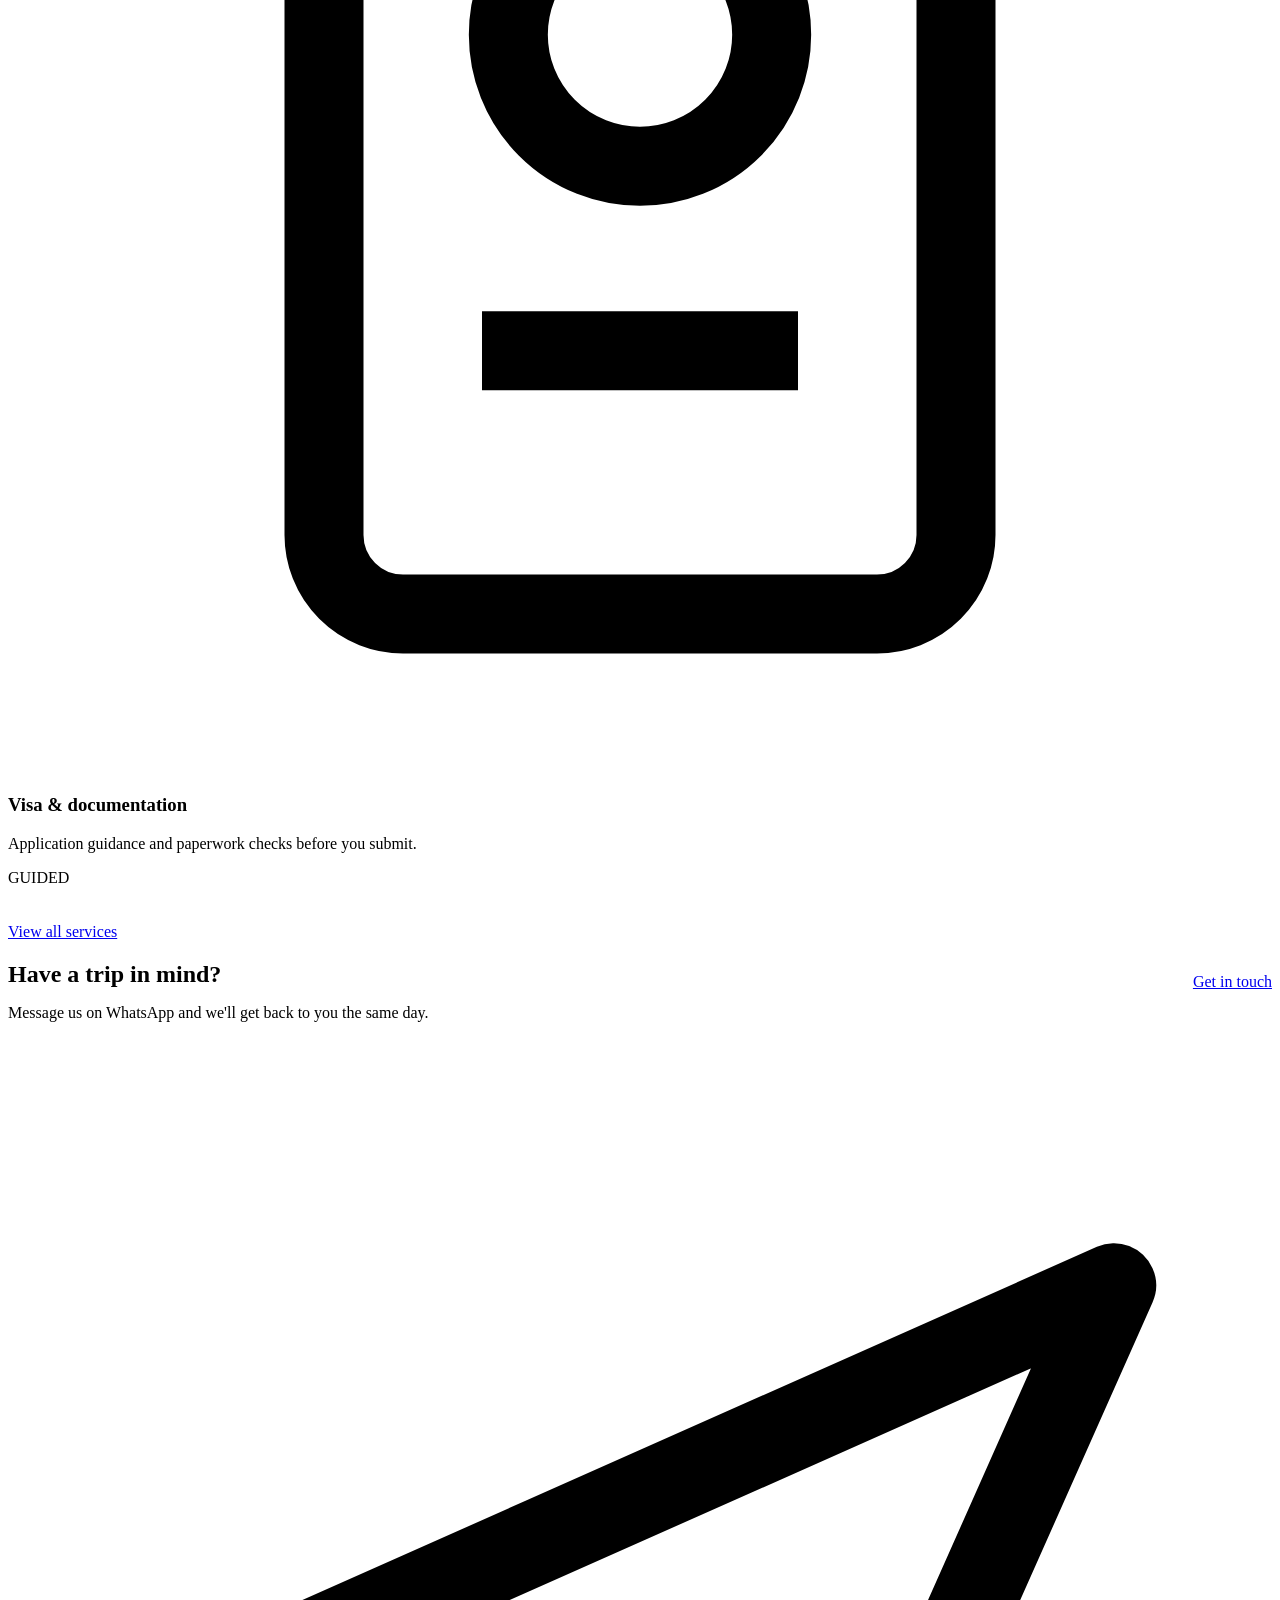
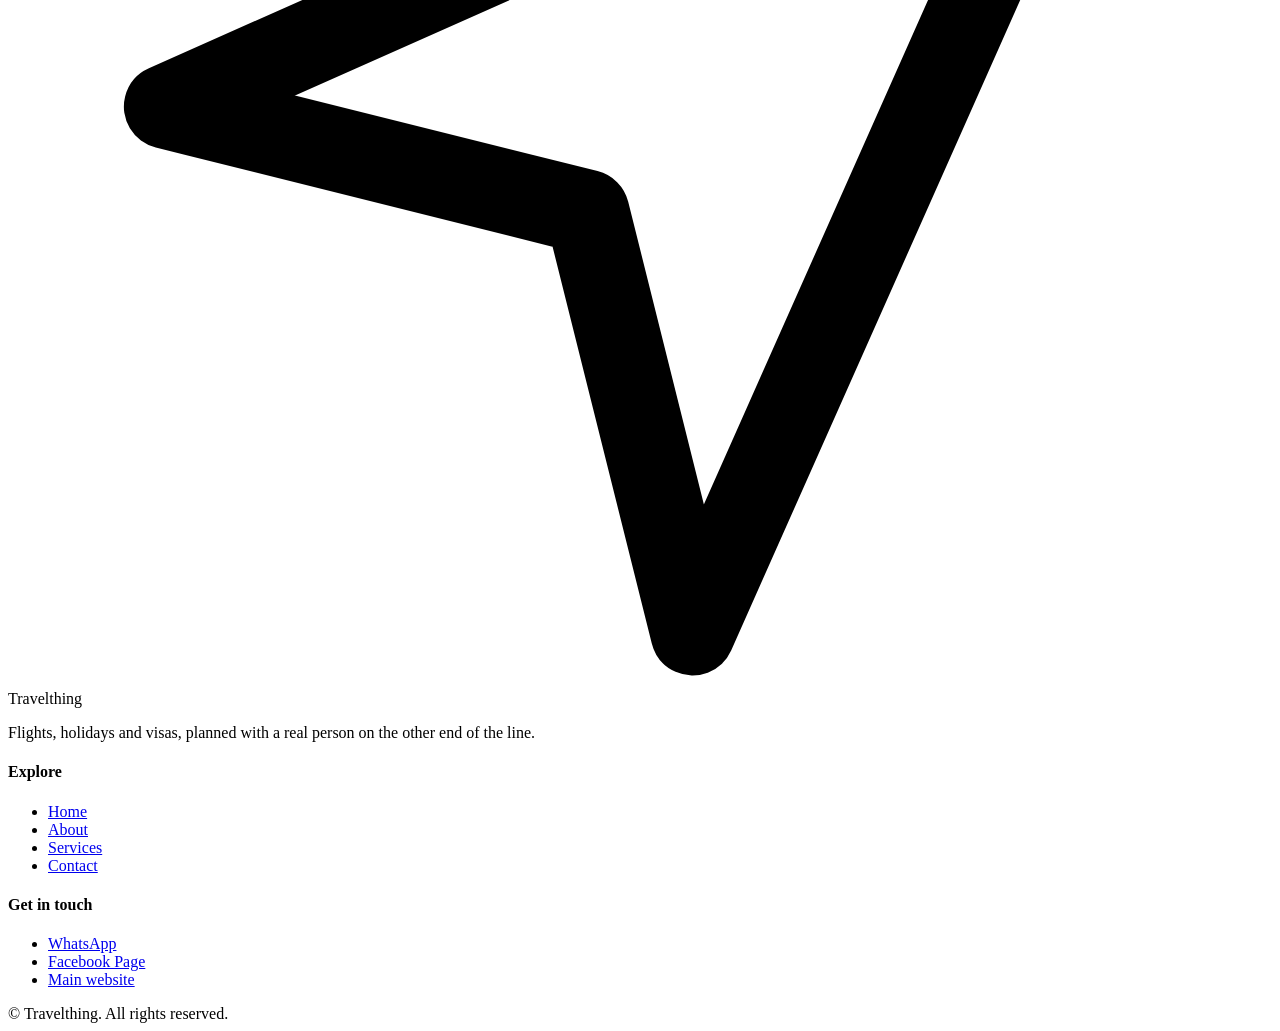
==== commit 97a03fa0: "Add files via upload" ====
--- a/index.html
+++ b/index.html
@@ -3,6 +3,8 @@
 <head>
 <meta charset="UTF-8" />
 <meta name="viewport" content="width=device-width, initial-scale=1.0" />
+<meta name="theme-color" content="#10233F" />
+<link rel="icon" href="data:image/svg+xml,%3Csvg xmlns='http://www.w3.org/2000/svg' viewBox='0 0 24 24'%3E%3Cpath fill='%23A9782F' d='M3 13l18-8-8 18-2-8-8-2z'/%3E%3C/svg%3E" />
 <title>Travelthing — Flights, Holidays &amp; Visas</title>
 <meta name="description" content="Travelthing arranges flights, holiday packages, visas and hotel bookings — reach us directly on WhatsApp or Facebook." />
 <link rel="stylesheet" href="css/style.css" />
@@ -22,7 +24,7 @@
         <li><a href="services.html">Services</a></li>
         <li><a href="contact.html">Contact</a></li>
       </ul>
-      <a class="nav-cta" href="https://wa.me/8801886117181" target="_blank" rel="noopener">
+      <a class="nav-cta" href="https://wa.me/8801886117181" target="_blank" rel="noopener noreferrer">
         <svg viewBox="0 0 24 24" fill="currentColor"><path d="M12 2a10 10 0 00-8.5 15.2L2 22l4.9-1.4A10 10 0 1012 2zm5.8 14.2c-.3.8-1.5 1.5-2.4 1.6-.6.1-1.4.2-4.1-.9-3.4-1.4-5.6-4.9-5.8-5.1-.2-.3-1.4-1.8-1.4-3.5s.9-2.5 1.2-2.8c.3-.3.6-.4.9-.4h.6c.2 0 .5 0 .7.6.3.7.9 2.4 1 2.6.1.2.2.4 0 .7-.1.3-.2.4-.4.6-.2.2-.4.5-.6.6-.2.2-.4.4-.2.8.2.4 1 1.6 2.1 2.6 1.4 1.3 2.6 1.7 3 1.9.4.2.6.1.8-.1.2-.2.9-1 1.1-1.4.2-.4.5-.3.8-.2.3.1 2 1 2.4 1.1.4.2.6.3.7.5.1.2.1.9-.2 1.7z"/></svg>
         WhatsApp
       </a>
@@ -150,19 +152,19 @@
       <div class="footer-col">
         <h4>Get in touch</h4>
         <ul>
-          <li><a href="https://wa.me/8801886117181" target="_blank" rel="noopener">WhatsApp</a></li>
-          <li><a href="https://facebook.com/travelthing" target="_blank" rel="noopener">Facebook Page</a></li>
-          <li><a href="https://travelthing.example.com" target="_blank" rel="noopener">Main website</a></li>
+          <li><a href="https://wa.me/8801886117181" target="_blank" rel="noopener noreferrer">WhatsApp</a></li>
+          <li><a data-fb-link href="#" target="_blank" rel="noopener noreferrer">Facebook Page</a></li>
+          <li><a data-website-link href="#" target="_blank" rel="noopener noreferrer">Main website</a></li>
         </ul>
       </div>
     </div>
     <div class="footer-bottom">
-      <span>&copy; 2026 Travelthing. All rights reserved.</span>
-      <span>Placeholder contact details — swap in the real ones.</span>
+      <span>&copy; <span data-year></span> Travelthing. All rights reserved.</span>
     </div>
   </div>
 </footer>
 
+<script src="js/config.js"></script>
 <script src="js/main.js"></script>
 </body>
 </html>
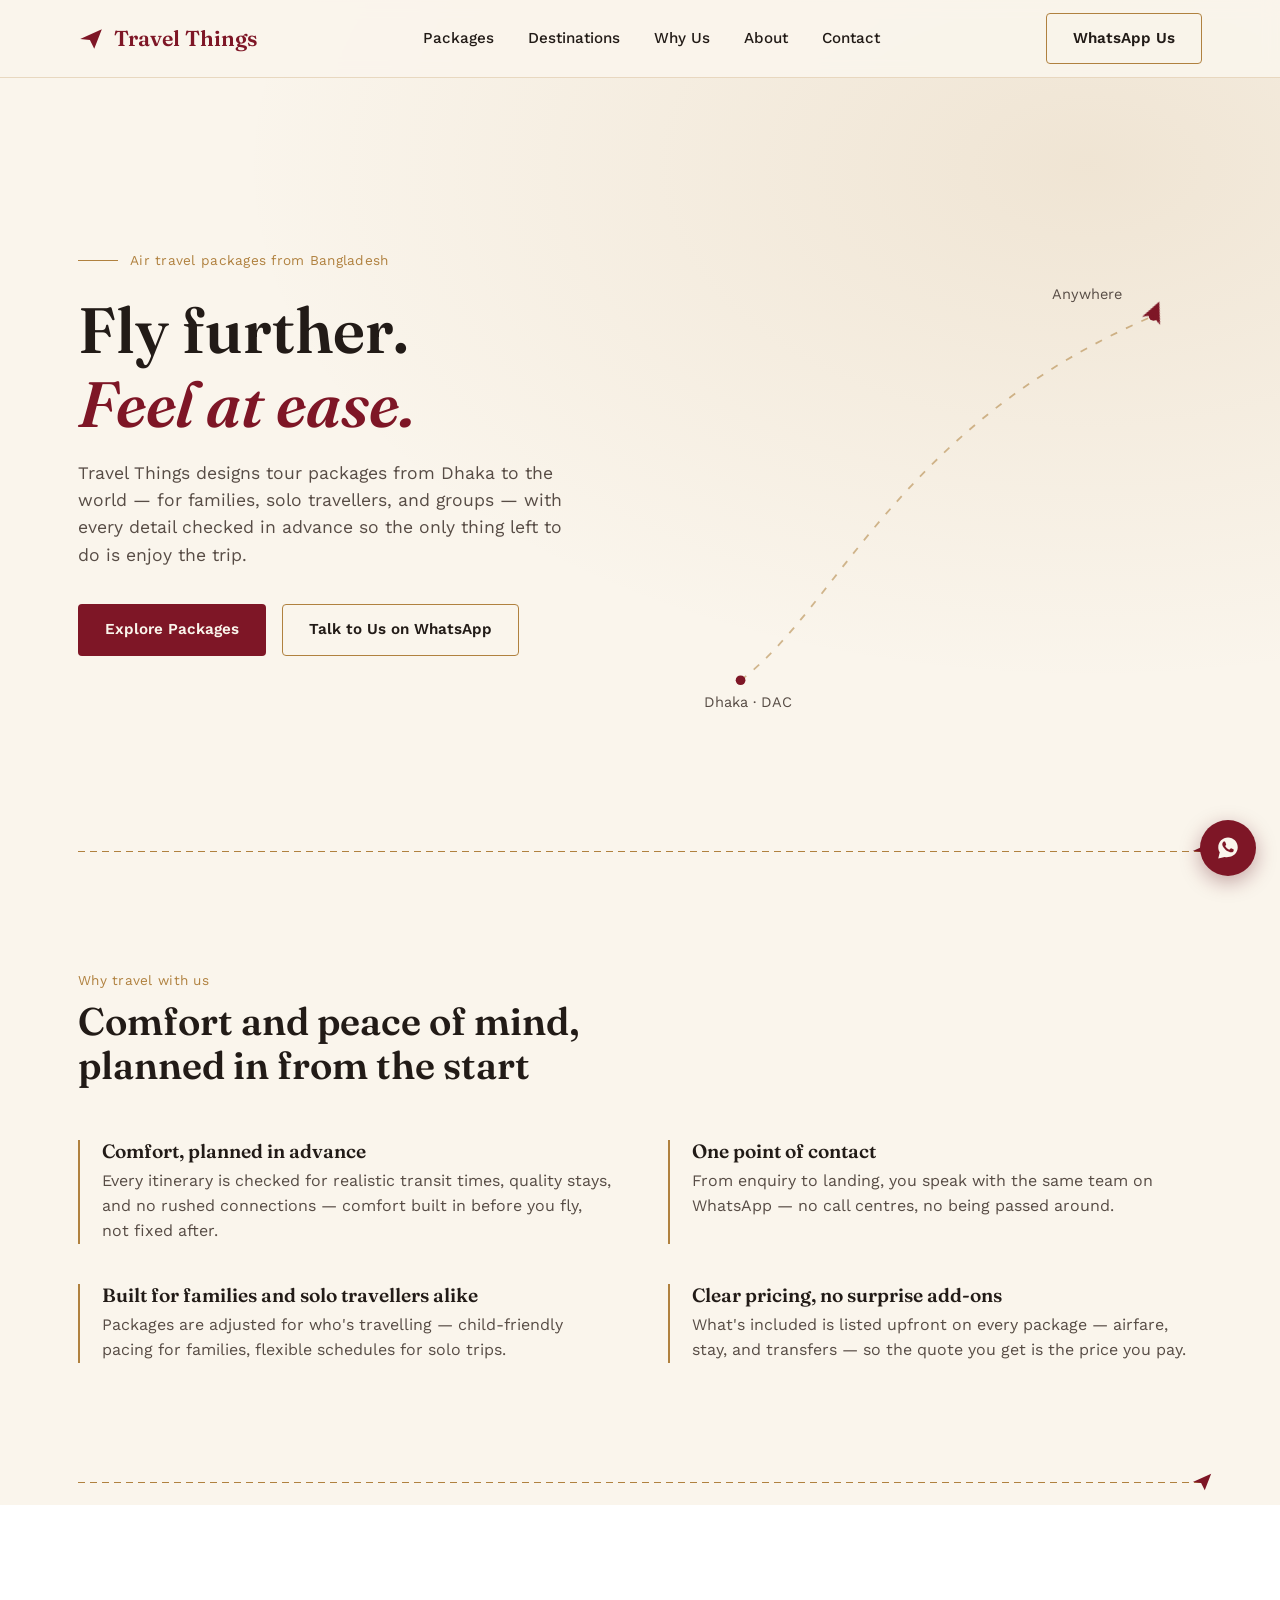
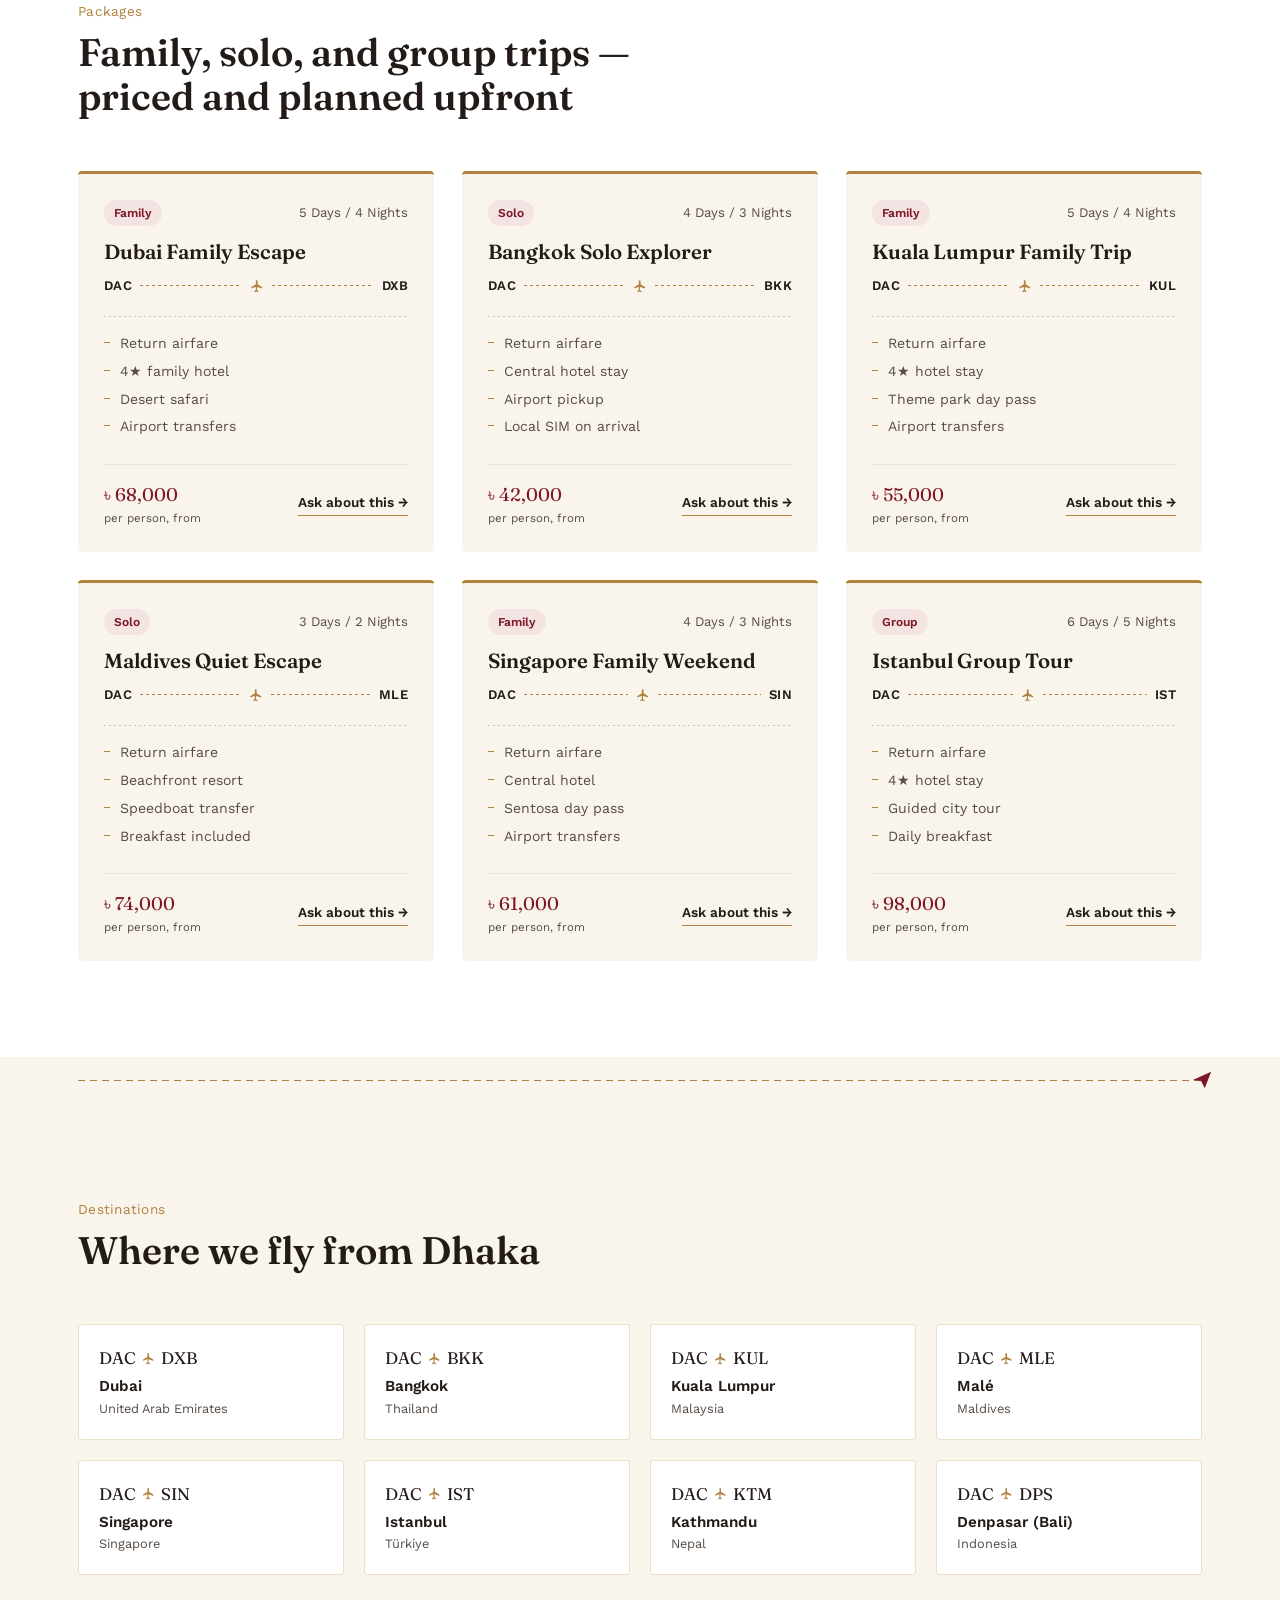
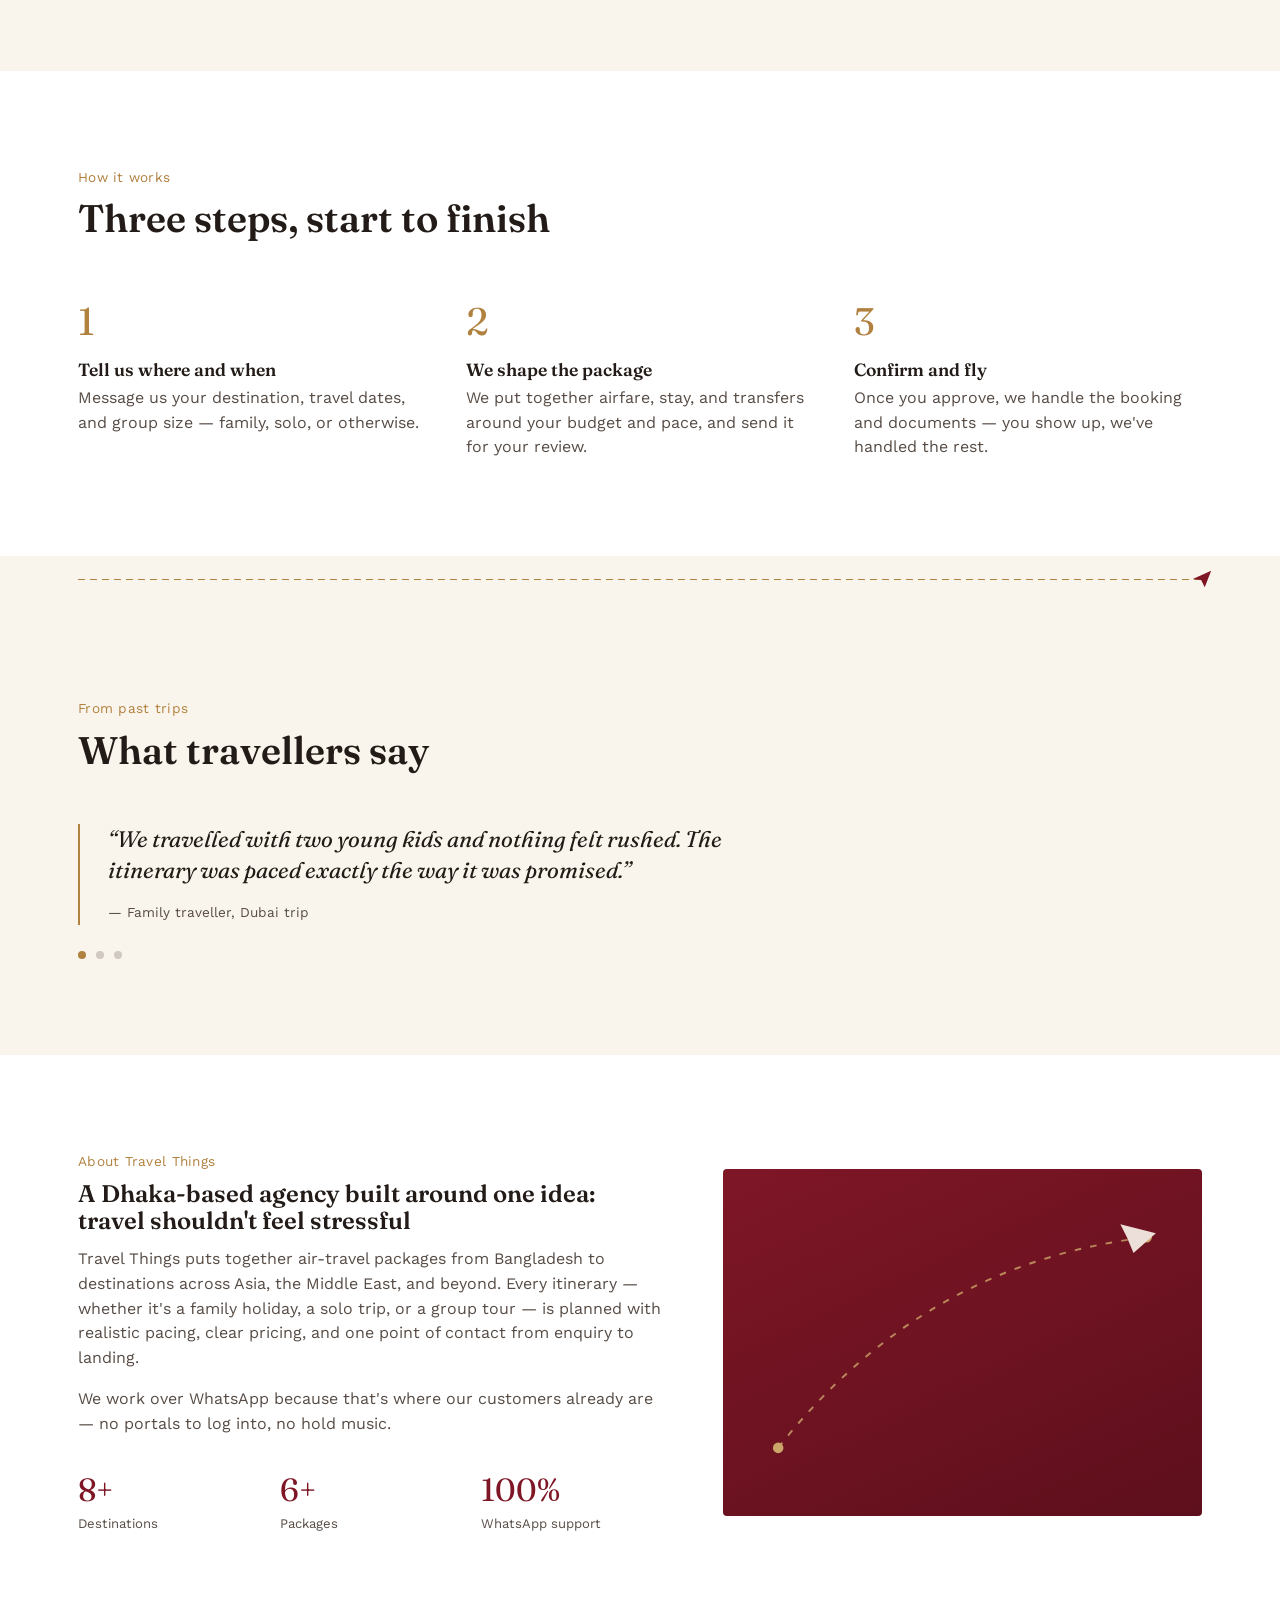
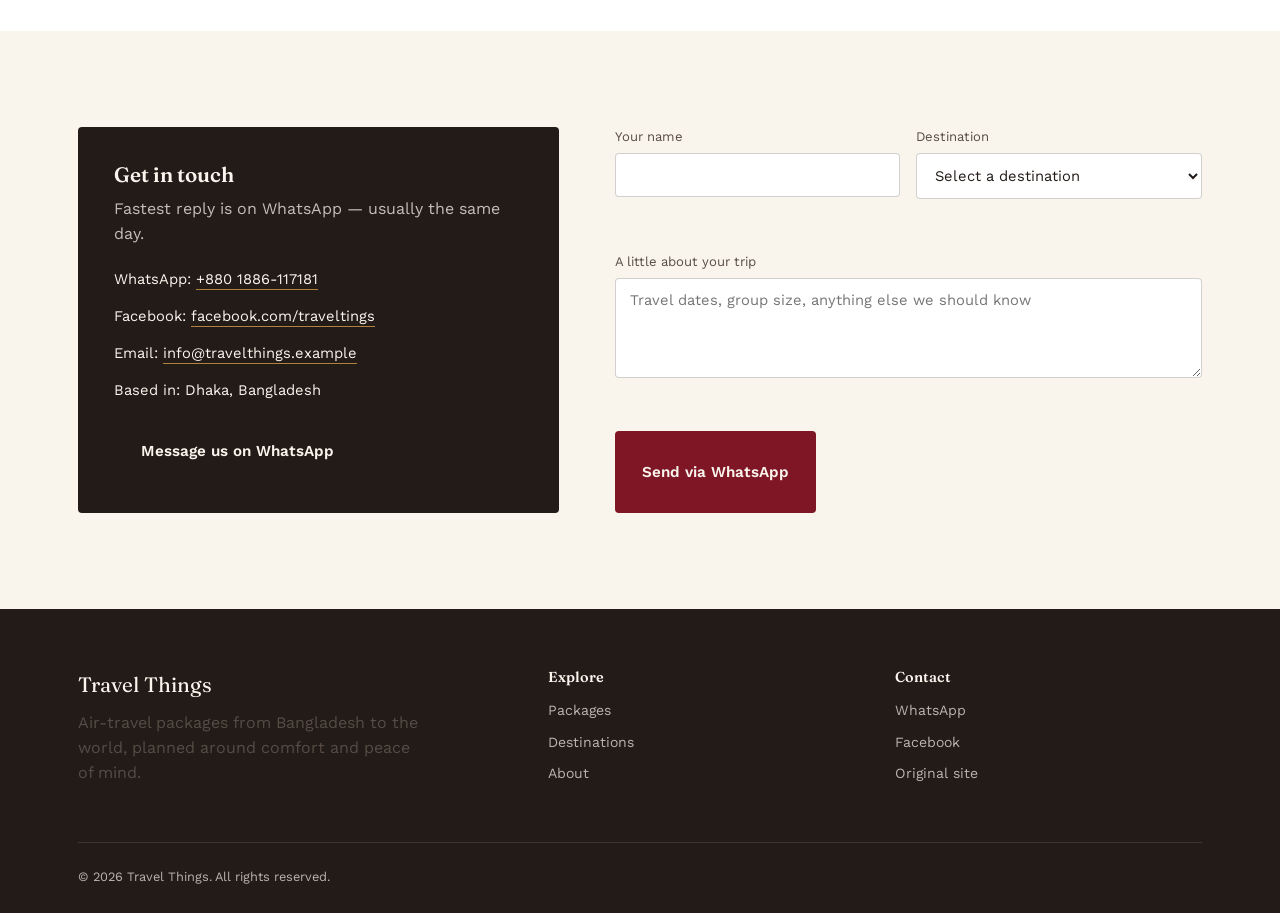
==== commit ace10a59: "Add files via upload" ====
--- a/index.html
+++ b/index.html
@@ -1,170 +1,1390 @@
-<!doctype html>
+<!DOCTYPE html>
 <html lang="en">
 <head>
-<meta charset="UTF-8" />
-<meta name="viewport" content="width=device-width, initial-scale=1.0" />
-<meta name="theme-color" content="#10233F" />
-<link rel="icon" href="data:image/svg+xml,%3Csvg xmlns='http://www.w3.org/2000/svg' viewBox='0 0 24 24'%3E%3Cpath fill='%23A9782F' d='M3 13l18-8-8 18-2-8-8-2z'/%3E%3C/svg%3E" />
-<title>Travelthing — Flights, Holidays &amp; Visas</title>
-<meta name="description" content="Travelthing arranges flights, holiday packages, visas and hotel bookings — reach us directly on WhatsApp or Facebook." />
-<link rel="stylesheet" href="css/style.css" />
+<meta charset="UTF-8">
+<meta name="viewport" content="width=device-width, initial-scale=1.0">
+<title>Travel Things — Air Travel Packages from Bangladesh</title>
+<meta name="description" content="Travel Things designs air-travel packages from Bangladesh to the world — for families, solo travellers, and groups — built around comfort and peace of mind.">
+<link rel="icon" href="data:image/svg+xml,<svg xmlns='http://www.w3.org/2000/svg' viewBox='0 0 100 100'><text y='.9em' font-size='84'>%E2%9C%88%EF%B8%8F</text></svg>">
+<link rel="preconnect" href="https://fonts.googleapis.com">
+<link rel="preconnect" href="https://fonts.gstatic.com" crossorigin>
+<link href="https://fonts.googleapis.com/css2?family=Fraunces:ital,wght@0,500;0,600;1,500&family=Work+Sans:wght@400;500;600&display=swap" rel="stylesheet">
+<style>
+/* ============================================================
+   TRAVEL THINGS — STYLESHEET
+   Palette: deep aviation maroon + brass gold + warm ivory
+   Type: Fraunces (headings) / Work Sans (body, UI)
+   ============================================================ */
+
+:root {
+  --maroon: #7E1626;
+  --maroon-dark: #5E0F1C;
+  --maroon-tint: #F3E4E3;
+  --gold: #B0813F;
+  --gold-light: #D7B571;
+  --ivory: #FAF5EC;
+  --cloud: #E8EAE4;
+  --charcoal: #221B17;
+  --charcoal-soft: #574C45;
+  --white: #FFFFFF;
+
+  --font-display: "Fraunces", Georgia, serif;
+  --font-body: "Work Sans", -apple-system, BlinkMacSystemFont, sans-serif;
+
+  --container: 1180px;
+  --radius: 4px;
+  --nav-height: 78px;
+
+  --ease: cubic-bezier(.65, 0, .35, 1);
+}
+
+* { box-sizing: border-box; }
+html { scroll-behavior: smooth; }
+
+body {
+  margin: 0;
+  font-family: var(--font-body);
+  background: var(--ivory);
+  color: var(--charcoal);
+  line-height: 1.55;
+  -webkit-font-smoothing: antialiased;
+}
+
+img, svg { display: block; max-width: 100%; }
+
+h1, h2, h3, h4 {
+  font-family: var(--font-display);
+  font-weight: 600;
+  line-height: 1.15;
+  margin: 0 0 .5em;
+  color: var(--charcoal);
+}
+
+p { margin: 0 0 1em; color: var(--charcoal-soft); max-width: 62ch; }
+
+a { color: inherit; text-decoration: none; }
+
+.container {
+  width: 100%;
+  max-width: var(--container);
+  margin: 0 auto;
+  padding: 0 28px;
+}
+
+section { position: relative; }
+
+.eyebrow {
+  display: block;
+  font-family: var(--font-body);
+  font-size: .85rem;
+  color: var(--gold);
+  letter-spacing: .02em;
+  margin-bottom: .6em;
+}
+
+/* -------------------- BUTTONS -------------------- */
+.btn {
+  display: inline-flex;
+  align-items: center;
+  gap: 8px;
+  padding: 13px 26px;
+  border-radius: var(--radius);
+  font-family: var(--font-body);
+  font-size: .95rem;
+  font-weight: 600;
+  border: 1px solid transparent;
+  cursor: pointer;
+  transition: background .25s var(--ease), color .25s var(--ease), border-color .25s var(--ease), transform .2s var(--ease);
+}
+.btn:active { transform: translateY(1px); }
+
+.btn-primary {
+  background: var(--maroon);
+  color: var(--ivory);
+}
+.btn-primary:hover { background: var(--maroon-dark); }
+
+.btn-outline {
+  background: transparent;
+  border-color: var(--gold);
+  color: var(--charcoal);
+}
+.btn-outline:hover { background: var(--gold); border-color: var(--gold); color: var(--white); }
+
+.btn-whatsapp {
+  background: var(--charcoal);
+  color: var(--ivory);
+}
+.btn-whatsapp:hover { background: var(--maroon-dark); }
+
+/* -------------------- HEADER / NAV -------------------- */
+.site-header {
+  position: fixed;
+  top: 0; left: 0; right: 0;
+  height: var(--nav-height);
+  display: flex;
+  align-items: center;
+  background: rgba(250, 245, 236, .92);
+  backdrop-filter: blur(8px);
+  border-bottom: 1px solid rgba(176, 129, 63, .25);
+  z-index: 500;
+}
+
+.site-header .container {
+  display: flex;
+  align-items: center;
+  justify-content: space-between;
+}
+
+/* Logo — customizable area. See README / index.html comment for swap instructions. */
+.logo {
+  display: flex;
+  align-items: center;
+  gap: 10px;
+  font-family: var(--font-display);
+  font-size: 1.35rem;
+  font-weight: 600;
+  color: var(--maroon);
+  white-space: nowrap;
+}
+.logo .logo-mark { width: 26px; height: 26px; flex-shrink: 0; }
+.logo-img { height: 34px; width: auto; } /* used automatically if an <img> logo is supplied */
+
+.nav-links {
+  display: flex;
+  align-items: center;
+  gap: 34px;
+  list-style: none;
+  margin: 0; padding: 0;
+}
+.nav-links a {
+  font-size: .95rem;
+  font-weight: 500;
+  color: var(--charcoal);
+  position: relative;
+  padding-bottom: 4px;
+}
+.nav-links a::after {
+  content: "";
+  position: absolute;
+  left: 0; bottom: 0;
+  width: 0%;
+  height: 1px;
+  background: var(--gold);
+  transition: width .3s var(--ease);
+}
+.nav-links a:hover::after { width: 100%; }
+
+.nav-right { display: flex; align-items: center; gap: 22px; }
+
+.nav-toggle {
+  display: none;
+  flex-direction: column;
+  gap: 5px;
+  background: none;
+  border: none;
+  cursor: pointer;
+  padding: 6px;
+}
+.nav-toggle span { width: 24px; height: 2px; background: var(--charcoal); display: block; }
+
+/* -------------------- HERO -------------------- */
+.hero {
+  min-height: 92vh;
+  display: flex;
+  align-items: center;
+  padding-top: var(--nav-height);
+  position: relative;
+  overflow: hidden;
+  background:
+    radial-gradient(ellipse at 85% 20%, rgba(176,129,63,.14), transparent 55%),
+    var(--ivory);
+}
+
+.hero .container {
+  display: grid;
+  grid-template-columns: 1.05fr .95fr;
+  align-items: center;
+  gap: 50px;
+}
+
+.hero-eyebrow-line {
+  display: flex;
+  align-items: center;
+  gap: 12px;
+  margin-bottom: 22px;
+}
+.hero-eyebrow-line .rule { width: 40px; height: 1px; background: var(--gold); }
+.hero-eyebrow-line span { font-size: .85rem; letter-spacing: .02em; color: var(--gold); }
+
+.hero h1 {
+  font-size: clamp(2.6rem, 5vw, 4rem);
+  margin-bottom: .3em;
+}
+.hero h1 em {
+  font-style: italic;
+  color: var(--maroon);
+}
+
+.hero .lede {
+  font-size: 1.1rem;
+  max-width: 46ch;
+  margin-bottom: 2em;
+}
+
+.hero-ctas { display: flex; gap: 16px; flex-wrap: wrap; }
+
+.hero-art {
+  position: relative;
+  height: 420px;
+}
+
+/* Hero flight scene: dashed route + plane that flies in once on load */
+.flight-scene {
+  position: absolute;
+  inset: 0;
+}
+.flight-scene .route-path {
+  stroke: var(--gold);
+  stroke-width: 1.5;
+  stroke-dasharray: 6 8;
+  fill: none;
+  opacity: .55;
+}
+.flight-scene .plane {
+  transform-box: fill-box;
+  transform-origin: center;
+  fill: var(--maroon);
+  opacity: 0;
+  offset-rotate: auto;
+  offset-distance: 0%;
+}
+.flight-scene .city-dot { fill: var(--maroon); }
+.flight-scene .city-label {
+  font-family: var(--font-body);
+  font-size: 12px;
+  fill: var(--charcoal-soft);
+}
+
+/* plane travels along the path once, on load */
+@keyframes flyIn {
+  0%   { offset-distance: 0%; opacity: 0; }
+  8%   { opacity: 1; }
+  100% { offset-distance: 100%; opacity: 1; }
+}
+.flight-scene .plane.animate {
+  offset-path: path(var(--route-d));
+  animation: flyIn 2.4s var(--ease) .3s both;
+}
+
+/* -------------------- FLIGHT-PATH SECTION DIVIDER -------------------- */
+/* Reused structural device between major sections: a dashed route that
+   draws in and a small plane that crosses it once the divider is scrolled
+   into view. Same motif as the hero — not a random decorative repeat. */
+.flight-divider {
+  position: relative;
+  height: 46px;
+  margin: 0 auto;
+  max-width: var(--container);
+  padding: 0 28px;
+}
+.flight-divider::before {
+  content: "";
+  position: absolute;
+  top: 50%; left: 28px; right: 28px;
+  height: 1px;
+  background-image: linear-gradient(to right, var(--gold) 60%, transparent 0%);
+  background-size: 12px 1px;
+  background-repeat: repeat-x;
+  transform: scaleX(0);
+  transform-origin: left;
+  transition: transform 1.5s var(--ease);
+}
+.flight-divider .divider-plane {
+  position: absolute;
+  top: 50%;
+  left: 0;
+  width: 22px; height: 22px;
+  transform: translate(-50%, -50%);
+  opacity: 0;
+  transition: left 1.5s var(--ease), opacity .4s ease;
+}
+.flight-divider.in-view::before { transform: scaleX(1); }
+.flight-divider.in-view .divider-plane { left: calc(100% - 28px); opacity: 1; }
+.flight-divider .divider-plane svg { width: 100%; height: 100%; fill: var(--maroon); }
+
+/* -------------------- SECTIONS (shared) -------------------- */
+.section {
+  padding: 96px 0;
+}
+.section-alt { background: var(--white); }
+.section-head {
+  max-width: 640px;
+  margin-bottom: 52px;
+}
+.section-head h2 { font-size: clamp(1.9rem, 3vw, 2.6rem); }
+
+/* -------------------- WHY US -------------------- */
+.why-grid {
+  display: grid;
+  grid-template-columns: repeat(2, 1fr);
+  gap: 40px 56px;
+}
+.why-item { border-left: 2px solid var(--gold); padding-left: 22px; }
+.why-item h3 { font-size: 1.2rem; margin-bottom: .4em; }
+.why-item p { margin: 0; }
+
+/* -------------------- BOOKING STEPS -------------------- */
+.steps {
+  display: grid;
+  grid-template-columns: repeat(3, 1fr);
+  gap: 40px;
+}
+.step .step-num {
+  font-family: var(--font-display);
+  font-size: 2.4rem;
+  color: var(--gold);
+  margin-bottom: .2em;
+}
+.step h3 { font-size: 1.1rem; margin-bottom: .35em; }
+.step p { margin: 0; }
+
+/* -------------------- PACKAGES (ticket cards) -------------------- */
+.filter-pill {
+  display: none;
+  align-items: center;
+  gap: 10px;
+  background: var(--maroon-tint);
+  color: var(--maroon-dark);
+  border-radius: 999px;
+  padding: 8px 16px;
+  font-size: .88rem;
+  width: fit-content;
+  margin-bottom: 28px;
+}
+.filter-pill.active { display: inline-flex; }
+.filter-pill button {
+  background: none; border: none; cursor: pointer;
+  color: var(--maroon-dark); font-size: 1rem; line-height: 1;
+  padding: 0;
+}
+
+.package-grid {
+  display: grid;
+  grid-template-columns: repeat(3, 1fr);
+  gap: 28px;
+}
+
+.ticket-card {
+  background: var(--ivory);
+  border-top: 3px solid var(--gold);
+  border-radius: var(--radius);
+  padding: 26px 26px 24px;
+  display: flex;
+  flex-direction: column;
+  transition: transform .25s var(--ease), opacity .25s var(--ease);
+}
+.section-alt .ticket-card { background: var(--ivory); }
+
+.ticket-top {
+  display: flex;
+  justify-content: space-between;
+  align-items: center;
+  margin-bottom: 14px;
+}
+.ticket-type {
+  font-size: .75rem;
+  font-weight: 600;
+  color: var(--maroon);
+  background: var(--maroon-tint);
+  padding: 4px 10px;
+  border-radius: 999px;
+}
+.ticket-duration { font-size: .82rem; color: var(--charcoal-soft); }
+
+.ticket-card h3 { font-size: 1.28rem; margin-bottom: 12px; }
+
+.route-line {
+  display: flex;
+  align-items: center;
+  gap: 8px;
+  font-size: .82rem;
+  color: var(--charcoal-soft);
+  margin-bottom: 16px;
+}
+.route-line .code { font-weight: 600; color: var(--charcoal); letter-spacing: .03em; }
+.route-line .dashes {
+  flex: 1;
+  height: 1px;
+  background-image: linear-gradient(to right, var(--gold) 50%, transparent 0%);
+  background-size: 6px 1px;
+  background-repeat: repeat-x;
+}
+.route-line svg { width: 14px; height: 14px; flex-shrink: 0; fill: var(--gold); }
+
+.ticket-perforation {
+  height: 1px;
+  background-image: linear-gradient(to right, var(--charcoal-soft) 50%, transparent 0%);
+  background-size: 5px 1px;
+  background-repeat: repeat-x;
+  opacity: .3;
+  margin: 4px 0 16px;
+}
+
+.ticket-highlights {
+  list-style: none;
+  margin: 0 0 20px; padding: 0;
+  font-size: .88rem;
+  color: var(--charcoal-soft);
+}
+.ticket-highlights li { padding-left: 16px; position: relative; margin-bottom: 6px; }
+.ticket-highlights li::before {
+  content: "";
+  position: absolute; left: 0; top: 9px;
+  width: 6px; height: 1px;
+  background: var(--gold);
+}
+
+.ticket-footer {
+  margin-top: auto;
+  display: flex;
+  align-items: center;
+  justify-content: space-between;
+  padding-top: 16px;
+  border-top: 1px solid rgba(34,27,23,.08);
+}
+.ticket-price { font-family: var(--font-display); font-size: 1.15rem; color: var(--maroon); }
+.ticket-price span { display: block; font-family: var(--font-body); font-size: .72rem; color: var(--charcoal-soft); }
+.ticket-cta { font-size: .85rem; font-weight: 600; color: var(--charcoal); border-bottom: 1px solid var(--gold); padding-bottom: 2px; }
+
+.ticket-card.dimmed { opacity: .35; }
+
+/* -------------------- DESTINATIONS -------------------- */
+.destination-grid {
+  display: grid;
+  grid-template-columns: repeat(4, 1fr);
+  gap: 20px;
+}
+.dest-card {
+  background: var(--white);
+  border-radius: var(--radius);
+  padding: 20px;
+  cursor: pointer;
+  border: 1px solid rgba(176,129,63,.25);
+  transition: border-color .2s var(--ease), transform .2s var(--ease);
+}
+.section-alt .dest-card { background: var(--ivory); }
+.dest-card:hover { border-color: var(--gold); transform: translateY(-3px); }
+.dest-route {
+  display: flex;
+  align-items: center;
+  gap: 6px;
+  font-family: var(--font-display);
+  font-size: 1.05rem;
+  color: var(--charcoal);
+  margin-bottom: 4px;
+}
+.dest-route svg { width: 13px; height: 13px; fill: var(--gold); flex-shrink: 0; }
+.dest-city { font-size: .95rem; font-weight: 600; }
+.dest-country { font-size: .8rem; color: var(--charcoal-soft); }
+
+/* -------------------- TESTIMONIALS -------------------- */
+.testimonial-wrap { max-width: 720px; }
+.testimonial-slide {
+  display: none;
+  border-left: 2px solid var(--gold);
+  padding-left: 28px;
+}
+.testimonial-slide.active { display: block; animation: fadeIn .6s ease; }
+.testimonial-slide blockquote {
+  font-family: var(--font-display);
+  font-size: 1.4rem;
+  font-style: italic;
+  color: var(--charcoal);
+  margin: 0 0 .6em;
+  line-height: 1.4;
+}
+.testimonial-slide cite {
+  font-style: normal;
+  font-size: .85rem;
+  color: var(--charcoal-soft);
+}
+@keyframes fadeIn { from { opacity: 0; } to { opacity: 1; } }
+
+.testimonial-dots { display: flex; gap: 10px; margin-top: 26px; }
+.testimonial-dots button {
+  width: 8px; height: 8px; border-radius: 50%;
+  border: none; background: rgba(34,27,23,.2);
+  cursor: pointer; padding: 0;
+}
+.testimonial-dots button.active { background: var(--gold); }
+
+/* -------------------- ABOUT -------------------- */
+.about-grid {
+  display: grid;
+  grid-template-columns: 1.1fr .9fr;
+  gap: 60px;
+  align-items: center;
+}
+.about-stats {
+  display: grid;
+  grid-template-columns: repeat(3, 1fr);
+  gap: 20px;
+  margin-top: 28px;
+}
+.about-stats .stat-num {
+  font-family: var(--font-display);
+  font-size: 2rem;
+  color: var(--maroon);
+}
+.about-stats .stat-label { font-size: .82rem; color: var(--charcoal-soft); }
+
+.about-panel {
+  background: linear-gradient(155deg, var(--maroon) 0%, var(--maroon-dark) 100%);
+  border-radius: var(--radius);
+  padding: 42px;
+  min-height: 320px;
+  display: flex;
+  align-items: flex-end;
+}
+.about-panel svg { width: 100%; height: auto; opacity: .9; }
+
+/* -------------------- CONTACT -------------------- */
+.contact-grid {
+  display: grid;
+  grid-template-columns: .9fr 1.1fr;
+  gap: 56px;
+}
+.contact-info-card {
+  background: var(--charcoal);
+  color: var(--ivory);
+  border-radius: var(--radius);
+  padding: 36px;
+}
+.contact-info-card h3 { color: var(--ivory); font-size: 1.3rem; }
+.contact-info-card p { color: rgba(250,245,236,.75); }
+.contact-list { list-style: none; margin: 22px 0 0; padding: 0; }
+.contact-list li { margin-bottom: 14px; font-size: .92rem; }
+.contact-list a { border-bottom: 1px solid var(--gold); padding-bottom: 1px; }
+
+.contact-form {
+  display: grid;
+  gap: 16px;
+}
+.form-row { display: grid; grid-template-columns: 1fr 1fr; gap: 16px; }
+.contact-form label {
+  display: block;
+  font-size: .82rem;
+  color: var(--charcoal-soft);
+  margin-bottom: 6px;
+}
+.contact-form input,
+.contact-form select,
+.contact-form textarea {
+  width: 100%;
+  padding: 12px 14px;
+  border: 1px solid rgba(34,27,23,.2);
+  border-radius: var(--radius);
+  background: var(--white);
+  font-family: var(--font-body);
+  font-size: .92rem;
+  color: var(--charcoal);
+}
+.contact-form textarea { resize: vertical; min-height: 100px; }
+.contact-form .field { display: flex; flex-direction: column; }
+
+/* -------------------- FOOTER -------------------- */
+.site-footer {
+  background: var(--charcoal);
+  color: rgba(250,245,236,.7);
+  padding: 60px 0 26px;
+}
+.footer-grid {
+  display: grid;
+  grid-template-columns: 1.4fr 1fr 1fr;
+  gap: 40px;
+  padding-bottom: 40px;
+  border-bottom: 1px solid rgba(250,245,236,.12);
+}
+.footer-logo {
+  font-family: var(--font-display);
+  font-size: 1.3rem;
+  color: var(--ivory);
+  margin-bottom: 10px;
+}
+.footer-col h4 {
+  color: var(--ivory);
+  font-size: .9rem;
+  margin-bottom: 14px;
+}
+.footer-col ul { list-style: none; margin: 0; padding: 0; }
+.footer-col li { margin-bottom: 10px; font-size: .88rem; }
+.footer-col a:hover { color: var(--gold-light); }
+.footer-bottom {
+  display: flex;
+  justify-content: space-between;
+  align-items: center;
+  padding-top: 24px;
+  font-size: .8rem;
+}
+
+/* -------------------- WHATSAPP FLOATING BUTTON -------------------- */
+.wa-float {
+  position: fixed;
+  right: 24px;
+  bottom: 24px;
+  width: 56px; height: 56px;
+  border-radius: 50%;
+  background: var(--maroon);
+  display: flex;
+  align-items: center;
+  justify-content: center;
+  z-index: 400;
+  box-shadow: 0 6px 20px rgba(94,15,28,.35);
+  transition: transform .2s var(--ease), background .2s var(--ease);
+}
+.wa-float:hover { transform: translateY(-3px); background: var(--maroon-dark); }
+.wa-float svg { width: 26px; height: 26px; fill: var(--ivory); }
+
+/* -------------------- RESPONSIVE -------------------- */
+@media (max-width: 980px) {
+  .hero .container { grid-template-columns: 1fr; }
+  .hero-art { height: 280px; order: -1; }
+  .why-grid { grid-template-columns: 1fr; }
+  .steps { grid-template-columns: 1fr; gap: 30px; }
+  .package-grid { grid-template-columns: repeat(2, 1fr); }
+  .destination-grid { grid-template-columns: repeat(3, 1fr); }
+  .about-grid { grid-template-columns: 1fr; }
+  .about-panel { order: -1; min-height: 220px; }
+  .contact-grid { grid-template-columns: 1fr; }
+}
+
+@media (max-width: 720px) {
+  .nav-links, .nav-right .btn-outline { display: none; }
+  .nav-toggle { display: flex; }
+  .nav-links.open {
+    display: flex;
+    flex-direction: column;
+    position: absolute;
+    top: var(--nav-height);
+    left: 0; right: 0;
+    background: var(--ivory);
+    padding: 24px 28px;
+    gap: 20px;
+    border-bottom: 1px solid rgba(176,129,63,.25);
+  }
+  .section { padding: 64px 0; }
+  .package-grid { grid-template-columns: 1fr; }
+  .destination-grid { grid-template-columns: repeat(2, 1fr); }
+  .form-row { grid-template-columns: 1fr; }
+  .footer-grid { grid-template-columns: 1fr; gap: 30px; }
+  .footer-bottom { flex-direction: column; gap: 10px; align-items: flex-start; }
+}
+
+/* -------------------- ACCESSIBILITY -------------------- */
+a:focus-visible, button:focus-visible, input:focus-visible, textarea:focus-visible, select:focus-visible {
+  outline: 2px solid var(--maroon);
+  outline-offset: 2px;
+}
+
+@media (prefers-reduced-motion: reduce) {
+  html { scroll-behavior: auto; }
+  .flight-scene .plane.animate { animation: none; offset-distance: 100%; opacity: 1; }
+  .flight-divider::before { transition: none; transform: scaleX(1); }
+  .flight-divider .divider-plane { transition: none; left: calc(100% - 28px); opacity: 1; }
+  .testimonial-slide.active { animation: none; }
+}
+
+</style>
 </head>
 <body>
 
+<!-- ============ HEADER ============ -->
 <header class="site-header">
   <div class="container">
-    <a href="index.html" class="brand">
-      <svg viewBox="0 0 24 24" fill="none" stroke="currentColor" stroke-width="1.6" stroke-linecap="round" stroke-linejoin="round"><path d="M3 13l18-8-8 18-2-8-8-2z"/></svg>
-      Travelthing
+
+    <!--
+      LOGO — CUSTOMIZABLE
+      Right now this shows a text wordmark. To use an actual logo image instead:
+      1) Put your logo file in an "assets" folder (e.g. assets/logo.png)
+      2) Replace the <a class="logo" ...> block below with:
+         <a href="#top" class="logo">
+           <img src="assets/logo.png" alt="Travel Things logo" class="logo-img">
+         </a>
+      That's it — the header height and spacing already account for a logo image.
+    -->
+    <a href="#top" class="logo" id="top">
+      <svg class="logo-mark" viewBox="0 0 24 24" aria-hidden="true"><path d="M2 12 L22 3 L15 21 L11 13 Z" fill="currentColor"/></svg>
+      <span data-brand-name>Travel Things</span>
     </a>
-    <nav class="nav">
-      <ul class="nav-links">
-        <li><a href="index.html" aria-current="page">Home</a></li>
-        <li><a href="about.html">About</a></li>
-        <li><a href="services.html">Services</a></li>
-        <li><a href="contact.html">Contact</a></li>
+
+    <nav>
+      <ul class="nav-links" id="nav-links">
+        <li><a href="#packages">Packages</a></li>
+        <li><a href="#destinations">Destinations</a></li>
+        <li><a href="#why-us">Why Us</a></li>
+        <li><a href="#about">About</a></li>
+        <li><a href="#contact">Contact</a></li>
       </ul>
-      <a class="nav-cta" href="https://wa.me/8801886117181" target="_blank" rel="noopener noreferrer">
-        <svg viewBox="0 0 24 24" fill="currentColor"><path d="M12 2a10 10 0 00-8.5 15.2L2 22l4.9-1.4A10 10 0 1012 2zm5.8 14.2c-.3.8-1.5 1.5-2.4 1.6-.6.1-1.4.2-4.1-.9-3.4-1.4-5.6-4.9-5.8-5.1-.2-.3-1.4-1.8-1.4-3.5s.9-2.5 1.2-2.8c.3-.3.6-.4.9-.4h.6c.2 0 .5 0 .7.6.3.7.9 2.4 1 2.6.1.2.2.4 0 .7-.1.3-.2.4-.4.6-.2.2-.4.5-.6.6-.2.2-.4.4-.2.8.2.4 1 1.6 2.1 2.6 1.4 1.3 2.6 1.7 3 1.9.4.2.6.1.8-.1.2-.2.9-1 1.1-1.4.2-.4.5-.3.8-.2.3.1 2 1 2.4 1.1.4.2.6.3.7.5.1.2.1.9-.2 1.7z"/></svg>
-        WhatsApp
-      </a>
-      <button class="nav-toggle" aria-label="Toggle menu" aria-expanded="false">
+    </nav>
+
+    <div class="nav-right">
+      <a class="btn btn-outline" data-whatsapp-link target="_blank" rel="noopener">WhatsApp Us</a>
+      <button class="nav-toggle" id="nav-toggle" aria-label="Toggle menu">
         <span></span><span></span><span></span>
       </button>
-    </nav>
+    </div>
+
   </div>
 </header>
 
-<section class="hero container">
-  <div class="hero-content">
-    <p class="hero-kicker">DAC · DXB · LHR</p>
-    <h1>Journeys planned with care, tickets booked without stress.</h1>
-    <p>Travelthing arranges flights, holiday packages and visas for travellers across Bangladesh. No call centres, no runaround — you'll speak to the same people from your first question through to landing.</p>
-    <div class="hero-actions">
-      <a href="contact.html" class="btn btn-primary">Talk to us</a>
-      <a href="services.html" class="btn btn-outline">See what we do</a>
-    </div>
+<main>
+
+  <!-- ============ HERO ============ -->
+  <section class="hero">
+    <div class="container">
+      <div class="hero-copy">
+        <div class="hero-eyebrow-line">
+          <span class="rule"></span>
+          <span>Air travel packages from Bangladesh</span>
+        </div>
+        <h1>Fly further.<br><em>Feel at ease.</em></h1>
+        <p class="lede">Travel Things designs tour packages from Dhaka to the world — for families, solo travellers, and groups — with every detail checked in advance so the only thing left to do is enjoy the trip.</p>
+        <div class="hero-ctas">
+          <a href="#packages" class="btn btn-primary">Explore Packages</a>
+          <a data-whatsapp-link target="_blank" rel="noopener" class="btn btn-outline">Talk to Us on WhatsApp</a>
+        </div>
+      </div>
+
+      <div class="hero-art">
+        <svg class="flight-scene" viewBox="0 0 420 420" xmlns="http://www.w3.org/2000/svg" aria-hidden="true" focusable="false">
+          <path class="route-path" d="M40,360 C120,300 170,150 380,60"></path>
+          <circle class="city-dot" cx="40" cy="360" r="4"></circle>
+          <text class="city-label" x="10" y="382">Dhaka · DAC</text>
+          <circle class="city-dot" cx="380" cy="60" r="4"></circle>
+          <text class="city-label" x="296" y="46">Anywhere</text>
+          <path class="plane" d="M-9,-3 L9,-9 L2,9 L-1,-1 Z"></path>
+        </svg>
+      </div>
+    </div>
+  </section>
+
+  <div class="flight-divider" aria-hidden="true">
+    <div class="divider-plane"><svg viewBox="0 0 24 24"><path d="M2 12 L22 3 L15 21 L11 13 Z"/></svg></div>
   </div>
-  <div class="hero-visual">
-    <svg viewBox="0 0 420 300" width="100%" role="img" aria-label="Flight path connecting Dhaka, Dubai and London">
-      <path d="M40 230 C 140 60, 260 60, 380 90" fill="none" stroke="#3E5677" stroke-width="1.5" stroke-dasharray="2 7" stroke-linecap="round"/>
-      <circle cx="40" cy="230" r="4" fill="#C79A4B"/>
-      <circle cx="230" cy="95" r="4" fill="#C79A4B"/>
-      <circle cx="380" cy="90" r="4" fill="#C79A4B"/>
-      <text x="18" y="252" class="route-code">DAC</text>
-      <text x="212" y="76" class="route-code">DXB</text>
-      <text x="362" y="72" class="route-code">LHR</text>
-      <g transform="translate(225,88) rotate(-12)">
-        <path d="M0 0l16-7-7 16-2-7-7-2z" fill="#C79A4B"/>
-      </g>
-    </svg>
+
+  <!-- ============ WHY US ============ -->
+  <section class="section" id="why-us">
+    <div class="container">
+      <div class="section-head">
+        <span class="eyebrow">Why travel with us</span>
+        <h2>Comfort and peace of mind, planned in from the start</h2>
+      </div>
+      <div class="why-grid" id="why-grid"></div>
+    </div>
+  </section>
+
+  <div class="flight-divider" aria-hidden="true">
+    <div class="divider-plane"><svg viewBox="0 0 24 24"><path d="M2 12 L22 3 L15 21 L11 13 Z"/></svg></div>
   </div>
-</section>
-
-<section class="section">
-  <div class="container features">
-    <div class="feature">
-      <svg viewBox="0 0 24 24" fill="none" stroke="currentColor" stroke-width="1.5"><circle cx="12" cy="12" r="9"/><path d="M15 9l-2 6-6 2 2-6 6-2z"/></svg>
-      <h3>Routes we actually know</h3>
-      <p>Fares and layovers we've worked out for our own travellers, not just the cheapest box on a search page.</p>
-    </div>
-    <div class="feature">
-      <svg viewBox="0 0 24 24" fill="none" stroke="currentColor" stroke-width="1.5"><path d="M12 3l7 3v6c0 4.5-3 7.5-7 9-4-1.5-7-4.5-7-9V6l7-3z"/></svg>
-      <h3>Visa paperwork, handled</h3>
-      <p>We tell you exactly what's needed before you apply, so nothing comes back for a second trip to the embassy.</p>
-    </div>
-    <div class="feature">
-      <svg viewBox="0 0 24 24" fill="none" stroke="currentColor" stroke-width="1.5"><circle cx="12" cy="12" r="9"/><path d="M12 7v5l3 2"/></svg>
-      <h3>Reachable on WhatsApp</h3>
-      <p>Send a message any time — flight changes and last-minute questions don't wait for office hours.</p>
-    </div>
+
+  <!-- ============ PACKAGES ============ -->
+  <section class="section section-alt" id="packages">
+    <div class="container">
+      <div class="section-head">
+        <span class="eyebrow">Packages</span>
+        <h2>Family, solo, and group trips — priced and planned upfront</h2>
+      </div>
+
+      <div class="filter-pill" id="filter-pill">
+        <span id="filter-label"></span>
+        <button id="filter-clear" aria-label="Clear filter">✕</button>
+      </div>
+
+      <div class="package-grid" id="package-grid"></div>
+    </div>
+  </section>
+
+  <div class="flight-divider" aria-hidden="true">
+    <div class="divider-plane"><svg viewBox="0 0 24 24"><path d="M2 12 L22 3 L15 21 L11 13 Z"/></svg></div>
   </div>
-</section>
-
-<section class="section section--tint">
-  <div class="container">
-    <div class="section-head">
-      <hr class="rule" />
-      <h2>What we arrange</h2>
-      <p>A short list today — the full range is on the services page.</p>
-    </div>
-    <div class="ticket-list">
-      <div class="ticket">
-        <div class="ticket-icon"><svg viewBox="0 0 24 24" fill="none" stroke="currentColor" stroke-width="1.5"><path d="M3 13l18-8-8 18-2-8-8-2z"/></svg></div>
-        <div class="ticket-body">
-          <h3>Flight booking</h3>
-          <p>Domestic and international tickets, one way or round trip.</p>
+
+  <!-- ============ DESTINATIONS ============ -->
+  <section class="section" id="destinations">
+    <div class="container">
+      <div class="section-head">
+        <span class="eyebrow">Destinations</span>
+        <h2>Where we fly from Dhaka</h2>
+      </div>
+      <div class="destination-grid" id="destination-grid"></div>
+    </div>
+  </section>
+
+  <!-- ============ BOOKING PROCESS ============ -->
+  <section class="section section-alt">
+    <div class="container">
+      <div class="section-head">
+        <span class="eyebrow">How it works</span>
+        <h2>Three steps, start to finish</h2>
+      </div>
+      <div class="steps" id="steps-grid"></div>
+    </div>
+  </section>
+
+  <div class="flight-divider" aria-hidden="true">
+    <div class="divider-plane"><svg viewBox="0 0 24 24"><path d="M2 12 L22 3 L15 21 L11 13 Z"/></svg></div>
+  </div>
+
+  <!-- ============ TESTIMONIALS ============ -->
+  <section class="section" id="testimonials">
+    <div class="container">
+      <div class="section-head">
+        <span class="eyebrow">From past trips</span>
+        <h2>What travellers say</h2>
+      </div>
+      <div class="testimonial-wrap" id="testimonial-wrap"></div>
+      <div class="testimonial-dots" id="testimonial-dots"></div>
+    </div>
+  </section>
+
+  <!-- ============ ABOUT ============ -->
+  <section class="section section-alt" id="about">
+    <div class="container about-grid">
+      <div>
+        <span class="eyebrow">About Travel Things</span>
+        <h2>A Dhaka-based agency built around one idea: travel shouldn't feel stressful</h2>
+        <p>Travel Things puts together air-travel packages from Bangladesh to destinations across Asia, the Middle East, and beyond. Every itinerary — whether it's a family holiday, a solo trip, or a group tour — is planned with realistic pacing, clear pricing, and one point of contact from enquiry to landing.</p>
+        <p>We work over WhatsApp because that's where our customers already are — no portals to log into, no hold music.</p>
+        <div class="about-stats">
+          <div><div class="stat-num" id="stat-destinations">0</div><div class="stat-label">Destinations</div></div>
+          <div><div class="stat-num" id="stat-packages">0</div><div class="stat-label">Packages</div></div>
+          <div><div class="stat-num">100%</div><div class="stat-label">WhatsApp support</div></div>
         </div>
-        <span class="ticket-tag">DOMESTIC + INT'L</span>
-      </div>
-      <div class="ticket">
-        <div class="ticket-icon"><svg viewBox="0 0 24 24" fill="none" stroke="currentColor" stroke-width="1.5"><rect x="4" y="8" width="16" height="11" rx="1.5"/><path d="M9 8V6a2 2 0 012-2h2a2 2 0 012 2v2"/><path d="M4 13h16"/></svg></div>
-        <div class="ticket-body">
-          <h3>Holiday packages</h3>
-          <p>Flight, hotel and transfers put together as one plan.</p>
+      </div>
+      <div class="about-panel">
+        <svg viewBox="0 0 300 200" xmlns="http://www.w3.org/2000/svg" aria-hidden="true">
+          <path d="M10,180 Q120,40 290,20" stroke="#D7B571" stroke-width="1.5" stroke-dasharray="5 7" fill="none" opacity=".8"></path>
+          <circle cx="10" cy="180" r="4" fill="#D7B571"></circle>
+          <circle cx="290" cy="20" r="4" fill="#D7B571"></circle>
+          <path d="M270,10 L297,17 L280,32 L275,20 Z" fill="#FAF5EC"></path>
+        </svg>
+      </div>
+    </div>
+  </section>
+
+  <!-- ============ CONTACT ============ -->
+  <section class="section" id="contact">
+    <div class="container contact-grid">
+      <div class="contact-info-card">
+        <h3>Get in touch</h3>
+        <p>Fastest reply is on WhatsApp — usually the same day.</p>
+        <ul class="contact-list">
+          <li>WhatsApp: <a data-whatsapp-link data-whatsapp-display target="_blank" rel="noopener"></a></li>
+          <li>Facebook: <a data-facebook-link target="_blank" rel="noopener">facebook.com/traveltings</a></li>
+          <li>Email: <a data-email href="#"></a></li>
+          <li>Based in: <span data-address></span></li>
+        </ul>
+        <div style="margin-top:24px;">
+          <a class="btn btn-whatsapp" data-whatsapp-link target="_blank" rel="noopener">Message us on WhatsApp</a>
         </div>
-        <span class="ticket-tag">FIT &amp; GROUP</span>
-      </div>
-      <div class="ticket">
-        <div class="ticket-icon"><svg viewBox="0 0 24 24" fill="none" stroke="currentColor" stroke-width="1.5"><rect x="6" y="3" width="12" height="18" rx="1.5"/><circle cx="12" cy="10" r="2.5"/><path d="M9 16h6"/></svg></div>
-        <div class="ticket-body">
-          <h3>Visa &amp; documentation</h3>
-          <p>Application guidance and paperwork checks before you submit.</p>
+      </div>
+
+      <form class="contact-form" id="contact-form">
+        <div class="form-row">
+          <div class="field">
+            <label for="name">Your name</label>
+            <input type="text" id="name" name="name" required>
+          </div>
+          <div class="field">
+            <label for="destination">Destination</label>
+            <select id="destination" name="destination" required>
+              <option value="">Select a destination</option>
+            </select>
+          </div>
         </div>
-        <span class="ticket-tag">GUIDED</span>
-      </div>
-    </div>
-    <div style="margin-top:36px;">
-      <a href="services.html" class="btn btn-outline">View all services</a>
-    </div>
-  </div>
-</section>
-
-<section class="section section--navy">
-  <div class="container" style="display:flex; justify-content:space-between; align-items:center; flex-wrap:wrap; gap:24px;">
-    <div>
-      <h2 style="margin-bottom:8px;">Have a trip in mind?</h2>
-      <p style="margin-bottom:0;">Message us on WhatsApp and we'll get back to you the same day.</p>
-    </div>
-    <a href="contact.html" class="btn btn-primary">Get in touch</a>
-  </div>
-</section>
-
+        <div class="field">
+          <label for="message">A little about your trip</label>
+          <textarea id="message" name="message" placeholder="Travel dates, group size, anything else we should know"></textarea>
+        </div>
+        <button type="submit" class="btn btn-primary" style="justify-self:start;">Send via WhatsApp</button>
+      </form>
+    </div>
+  </section>
+
+</main>
+
+<!-- ============ FOOTER ============ -->
 <footer class="site-footer">
   <div class="container">
-    <div class="footer-top">
-      <div class="footer-col">
-        <div class="footer-brand">
-          <svg viewBox="0 0 24 24" fill="none" stroke="currentColor" stroke-width="1.6" stroke-linecap="round" stroke-linejoin="round"><path d="M3 13l18-8-8 18-2-8-8-2z"/></svg>
-          Travelthing
-        </div>
-        <p>Flights, holidays and visas, planned with a real person on the other end of the line.</p>
+    <div class="footer-grid">
+      <div>
+        <!-- Footer logo — same customization note as the header logo above -->
+        <div class="footer-logo" data-brand-name>Travel Things</div>
+        <p style="max-width:34ch;">Air-travel packages from Bangladesh to the world, planned around comfort and peace of mind.</p>
       </div>
       <div class="footer-col">
         <h4>Explore</h4>
         <ul>
-          <li><a href="index.html">Home</a></li>
-          <li><a href="about.html">About</a></li>
-          <li><a href="services.html">Services</a></li>
-          <li><a href="contact.html">Contact</a></li>
+          <li><a href="#packages">Packages</a></li>
+          <li><a href="#destinations">Destinations</a></li>
+          <li><a href="#about">About</a></li>
         </ul>
       </div>
       <div class="footer-col">
-        <h4>Get in touch</h4>
+        <h4>Contact</h4>
         <ul>
-          <li><a href="https://wa.me/8801886117181" target="_blank" rel="noopener noreferrer">WhatsApp</a></li>
-          <li><a data-fb-link href="#" target="_blank" rel="noopener noreferrer">Facebook Page</a></li>
-          <li><a data-website-link href="#" target="_blank" rel="noopener noreferrer">Main website</a></li>
+          <li><a data-whatsapp-link target="_blank" rel="noopener">WhatsApp</a></li>
+          <li><a data-facebook-link target="_blank" rel="noopener">Facebook</a></li>
+          <li><a data-original-site-link target="_blank" rel="noopener">Original site</a></li>
         </ul>
       </div>
     </div>
     <div class="footer-bottom">
-      <span>&copy; <span data-year></span> Travelthing. All rights reserved.</span>
+      <span>© <span id="year"></span> <span data-brand-name>Travel Things</span>. All rights reserved.</span>
     </div>
   </div>
 </footer>
 
-<script src="js/config.js"></script>
-<script src="js/main.js"></script>
+<a class="wa-float" data-whatsapp-link target="_blank" rel="noopener" aria-label="Message us on WhatsApp">
+  <svg viewBox="0 0 32 32"><path d="M16.02 3C9.4 3 4 8.37 4 15c0 2.34.68 4.52 1.86 6.36L4 29l7.86-1.8A11.9 11.9 0 0 0 16.02 27C22.63 27 28 21.63 28 15S22.63 3 16.02 3zm6.85 16.6c-.29.82-1.7 1.55-2.35 1.63-.6.08-1.36.11-2.2-.14-.5-.15-1.15-.37-1.98-.72-3.5-1.5-5.78-5.05-5.96-5.29-.17-.24-1.42-1.9-1.42-3.61 0-1.72.9-2.56 1.22-2.91.32-.35.7-.44.93-.44.23 0 .47 0 .67.01.22.01.5-.08.79.6.29.7.98 2.42 1.06 2.6.09.17.14.37.03.6-.11.23-.17.37-.34.57-.17.2-.36.44-.51.6-.17.17-.35.36-.15.7.2.35.9 1.48 1.93 2.4 1.33 1.18 2.45 1.55 2.8 1.72.35.17.55.14.76-.09.2-.23.87-1.01 1.1-1.36.23-.35.46-.29.77-.17.32.11 2.02.95 2.37 1.12.35.17.58.26.66.4.09.15.09.86-.2 1.68z"/></svg>
+</a>
+
+<script>
+/* ============================================================
+   TRAVEL THINGS — SITE DATA
+   ------------------------------------------------------------
+   This file holds everything that changes often: packages,
+   destinations, testimonials, and business contact details.
+   Nothing in here touches layout or design — edit freely.
+
+   HOW TO ADD A NEW PACKAGE
+   Copy one block inside PACKAGES, give it a new unique "id",
+   and fill in the fields. It will appear on the site automatically.
+
+   HOW TO ADD A NEW DESTINATION
+   Same idea — copy a block inside DESTINATIONS.
+
+   See README.md in the project root for the full guide,
+   including how to swap the logo and update contact details.
+   ============================================================ */
+
+// ---------- BUSINESS / CONTACT DETAILS ----------
+const SITE_CONFIG = {
+  brandName: "Travel Things",
+  tagline: "Fly further. Feel at ease.",
+
+  // Shown in the header/footer if no logo image is supplied.
+  // To use a real logo instead, see the "logo" comment block
+  // inside index.html — it explains exactly what to swap.
+  logoText: "Travel Things",
+
+  // Bangladesh number, digits only, country code included (no +, no spaces)
+  whatsappNumber: "8801886117181",
+  whatsappDisplay: "+880 1886-117181",
+
+  // TODO: replace with the real Facebook Page URL
+  facebookUrl: "https://facebook.com/",
+
+  // TODO: replace with the agency's existing/original website, if it should stay linked
+  originalWebsiteUrl: "#",
+
+  // TODO: replace with a real support email
+  email: "info@travelthings.example",
+
+  address: "Dhaka, Bangladesh",
+};
+
+// ---------- WHY TRAVEL THINGS (comfort / peace-of-mind pillars) ----------
+const WHY_US = [
+  {
+    title: "Comfort, planned in advance",
+    description:
+      "Every itinerary is checked for realistic transit times, quality stays, and no rushed connections — comfort built in before you fly, not fixed after.",
+  },
+  {
+    title: "One point of contact",
+    description:
+      "From enquiry to landing, you speak with the same team on WhatsApp — no call centres, no being passed around.",
+  },
+  {
+    title: "Built for families and solo travellers alike",
+    description:
+      "Packages are adjusted for who's travelling — child-friendly pacing for families, flexible schedules for solo trips.",
+  },
+  {
+    title: "Clear pricing, no surprise add-ons",
+    description:
+      "What's included is listed upfront on every package — airfare, stay, and transfers — so the quote you get is the price you pay.",
+  },
+];
+
+// ---------- BOOKING PROCESS (genuine sequence, so numbered steps are used) ----------
+const BOOKING_STEPS = [
+  {
+    step: "Tell us where and when",
+    description: "Message us your destination, travel dates, and group size — family, solo, or otherwise.",
+  },
+  {
+    step: "We shape the package",
+    description: "We put together airfare, stay, and transfers around your budget and pace, and send it for your review.",
+  },
+  {
+    step: "Confirm and fly",
+    description: "Once you approve, we handle the booking and documents — you show up, we've handled the rest.",
+  },
+];
+
+// ---------- PACKAGES ----------
+// type: "Family" | "Solo" | "Group"
+const PACKAGES = [
+  {
+    id: "dubai-family-5d",
+    title: "Dubai Family Escape",
+    type: "Family",
+    fromCode: "DAC",
+    toCode: "DXB",
+    fromCity: "Dhaka",
+    toCity: "Dubai, UAE",
+    duration: "5 Days / 4 Nights",
+    priceFrom: "৳ 68,000",
+    highlights: ["Return airfare", "4★ family hotel", "Desert safari", "Airport transfers"],
+  },
+  {
+    id: "bangkok-solo-4d",
+    title: "Bangkok Solo Explorer",
+    type: "Solo",
+    fromCode: "DAC",
+    toCode: "BKK",
+    fromCity: "Dhaka",
+    toCity: "Bangkok, Thailand",
+    duration: "4 Days / 3 Nights",
+    priceFrom: "৳ 42,000",
+    highlights: ["Return airfare", "Central hotel stay", "Airport pickup", "Local SIM on arrival"],
+  },
+  {
+    id: "kualalumpur-family-5d",
+    title: "Kuala Lumpur Family Trip",
+    type: "Family",
+    fromCode: "DAC",
+    toCode: "KUL",
+    fromCity: "Dhaka",
+    toCity: "Kuala Lumpur, Malaysia",
+    duration: "5 Days / 4 Nights",
+    priceFrom: "৳ 55,000",
+    highlights: ["Return airfare", "4★ hotel stay", "Theme park day pass", "Airport transfers"],
+  },
+  {
+    id: "maldives-solo-3d",
+    title: "Maldives Quiet Escape",
+    type: "Solo",
+    fromCode: "DAC",
+    toCode: "MLE",
+    fromCity: "Dhaka",
+    toCity: "Malé, Maldives",
+    duration: "3 Days / 2 Nights",
+    priceFrom: "৳ 74,000",
+    highlights: ["Return airfare", "Beachfront resort", "Speedboat transfer", "Breakfast included"],
+  },
+  {
+    id: "singapore-family-4d",
+    title: "Singapore Family Weekend",
+    type: "Family",
+    fromCode: "DAC",
+    toCode: "SIN",
+    fromCity: "Dhaka",
+    toCity: "Singapore",
+    duration: "4 Days / 3 Nights",
+    priceFrom: "৳ 61,000",
+    highlights: ["Return airfare", "Central hotel", "Sentosa day pass", "Airport transfers"],
+  },
+  {
+    id: "istanbul-group-6d",
+    title: "Istanbul Group Tour",
+    type: "Group",
+    fromCode: "DAC",
+    toCode: "IST",
+    fromCity: "Dhaka",
+    toCity: "Istanbul, Türkiye",
+    duration: "6 Days / 5 Nights",
+    priceFrom: "৳ 98,000",
+    highlights: ["Return airfare", "4★ hotel stay", "Guided city tour", "Daily breakfast"],
+  },
+];
+
+// ---------- DESTINATIONS (shown as boarding-pass style cards) ----------
+const DESTINATIONS = [
+  { city: "Dubai", country: "United Arab Emirates", code: "DXB" },
+  { city: "Bangkok", country: "Thailand", code: "BKK" },
+  { city: "Kuala Lumpur", country: "Malaysia", code: "KUL" },
+  { city: "Malé", country: "Maldives", code: "MLE" },
+  { city: "Singapore", country: "Singapore", code: "SIN" },
+  { city: "Istanbul", country: "Türkiye", code: "IST" },
+  { city: "Kathmandu", country: "Nepal", code: "KTM" },
+  { city: "Denpasar (Bali)", country: "Indonesia", code: "DPS" },
+];
+
+// ---------- TESTIMONIALS ----------
+// Replace with real customer quotes once available.
+const TESTIMONIALS = [
+  {
+    quote:
+      "We travelled with two young kids and nothing felt rushed. The itinerary was paced exactly the way it was promised.",
+    name: "Family traveller, Dubai trip",
+  },
+  {
+    quote:
+      "I messaged on WhatsApp, got a clear quote the same day, and spoke to the same person right up until I landed back home.",
+    name: "Solo traveller, Bangkok trip",
+  },
+  {
+    quote:
+      "Everything included was actually included. No extra charges once we arrived — that mattered more than I expected.",
+    name: "Group traveller, Istanbul trip",
+  },
+];
+
+</script>
+<script>
+/* ============================================================
+   TRAVEL THINGS — SITE LOGIC
+   Renders SITE_CONFIG / PACKAGES / DESTINATIONS / TESTIMONIALS
+   (all defined in js/data.js) into the page, and drives the
+   small set of interactions: nav, flight-path scroll reveals,
+   destination -> package filtering, testimonial rotation, and
+   WhatsApp deep links.
+   ============================================================ */
+
+const PLANE_SVG = `<svg viewBox="0 0 24 24"><path d="M21 16v-2l-8-5V3.5a1.5 1.5 0 0 0-3 0V9l-8 5v2l8-2.5V19l-2.5 2v1.5L11 21.5l3.5 1V21l-2.5-2v-5.5l8 2.5z"/></svg>`;
+
+document.addEventListener("DOMContentLoaded", () => {
+  applySiteConfig();
+  renderWhyUs();
+  renderSteps();
+  renderPackages(PACKAGES);
+  renderDestinations();
+  renderTestimonials();
+  wireNav();
+  wireFlightDividers();
+  wireHeroFlight();
+  wireTestimonialRotation();
+  wireContactForm();
+  document.getElementById("year").textContent = new Date().getFullYear();
+});
+
+/* ---------- Site config (contact links, brand name) ---------- */
+function applySiteConfig() {
+  document.querySelectorAll("[data-brand-name]").forEach(el => el.textContent = SITE_CONFIG.brandName);
+  document.querySelectorAll("[data-tagline]").forEach(el => el.textContent = SITE_CONFIG.tagline);
+  document.querySelectorAll("[data-whatsapp-link]").forEach(el => el.href = waLink());
+  document.querySelectorAll("[data-whatsapp-display]").forEach(el => el.textContent = SITE_CONFIG.whatsappDisplay);
+  document.querySelectorAll("[data-facebook-link]").forEach(el => el.href = SITE_CONFIG.facebookUrl);
+  document.querySelectorAll("[data-original-site-link]").forEach(el => el.href = SITE_CONFIG.originalWebsiteUrl);
+  document.querySelectorAll("[data-email]").forEach(el => { el.textContent = SITE_CONFIG.email; el.href = `mailto:${SITE_CONFIG.email}`; });
+  document.querySelectorAll("[data-address]").forEach(el => el.textContent = SITE_CONFIG.address);
+}
+
+function waLink(prefilledText) {
+  const base = `https://wa.me/${SITE_CONFIG.whatsappNumber}`;
+  return prefilledText ? `${base}?text=${encodeURIComponent(prefilledText)}` : base;
+}
+
+/* ---------- Why Us ---------- */
+function renderWhyUs() {
+  const grid = document.getElementById("why-grid");
+  grid.innerHTML = WHY_US.map(item => `
+    <div class="why-item">
+      <h3>${item.title}</h3>
+      <p>${item.description}</p>
+    </div>
+  `).join("");
+}
+
+/* ---------- Booking steps ---------- */
+function renderSteps() {
+  const wrap = document.getElementById("steps-grid");
+  wrap.innerHTML = BOOKING_STEPS.map((s, i) => `
+    <div class="step">
+      <div class="step-num">${i + 1}</div>
+      <h3>${s.step}</h3>
+      <p>${s.description}</p>
+    </div>
+  `).join("");
+}
+
+/* ---------- Packages ---------- */
+function renderPackages(list) {
+  const grid = document.getElementById("package-grid");
+  if (!list.length) {
+    grid.innerHTML = `<p>No packages match that destination yet — message us on WhatsApp and we'll put one together.</p>`;
+    return;
+  }
+  grid.innerHTML = list.map(pkg => `
+    <article class="ticket-card" data-city="${pkg.toCity}">
+      <div class="ticket-top">
+        <span class="ticket-type">${pkg.type}</span>
+        <span class="ticket-duration">${pkg.duration}</span>
+      </div>
+      <h3>${pkg.title}</h3>
+      <div class="route-line">
+        <span class="code">${pkg.fromCode}</span>
+        <span class="dashes"></span>
+        ${PLANE_SVG}
+        <span class="dashes"></span>
+        <span class="code">${pkg.toCode}</span>
+      </div>
+      <div class="ticket-perforation"></div>
+      <ul class="ticket-highlights">
+        ${pkg.highlights.map(h => `<li>${h}</li>`).join("")}
+      </ul>
+      <div class="ticket-footer">
+        <div class="ticket-price">${pkg.priceFrom}<span>per person, from</span></div>
+        <a class="ticket-cta" target="_blank" rel="noopener" href="${waLink(`Hi, I'm interested in the ${pkg.title} package.`)}">Ask about this →</a>
+      </div>
+    </article>
+  `).join("");
+}
+
+/* ---------- Destinations + filter ---------- */
+function renderDestinations() {
+  const grid = document.getElementById("destination-grid");
+  grid.innerHTML = DESTINATIONS.map(d => `
+    <div class="dest-card" data-city="${d.city}" role="button" tabindex="0">
+      <div class="dest-route">
+        <span>DAC</span>
+        ${PLANE_SVG}
+        <span>${d.code}</span>
+      </div>
+      <div class="dest-city">${d.city}</div>
+      <div class="dest-country">${d.country}</div>
+    </div>
+  `).join("");
+
+  grid.querySelectorAll(".dest-card").forEach(card => {
+    const activate = () => filterPackagesByCity(card.dataset.city);
+    card.addEventListener("click", activate);
+    card.addEventListener("keydown", e => { if (e.key === "Enter") activate(); });
+  });
+}
+
+function filterPackagesByCity(city) {
+  const matches = PACKAGES.filter(p => p.toCity.includes(city));
+  renderPackages(matches.length ? matches : PACKAGES);
+
+  const pill = document.getElementById("filter-pill");
+  const label = document.getElementById("filter-label");
+  if (matches.length) {
+    label.textContent = `Showing packages to ${city}`;
+    pill.classList.add("active");
+  } else {
+    pill.classList.remove("active");
+  }
+  document.getElementById("packages").scrollIntoView({ behavior: "smooth", block: "start" });
+}
+
+function clearFilter() {
+  renderPackages(PACKAGES);
+  document.getElementById("filter-pill").classList.remove("active");
+}
+
+/* ---------- Testimonials ---------- */
+function renderTestimonials() {
+  const wrap = document.getElementById("testimonial-wrap");
+  const dots = document.getElementById("testimonial-dots");
+  wrap.innerHTML = TESTIMONIALS.map((t, i) => `
+    <div class="testimonial-slide ${i === 0 ? "active" : ""}" data-index="${i}">
+      <blockquote>“${t.quote}”</blockquote>
+      <cite>— ${t.name}</cite>
+    </div>
+  `).join("");
+  dots.innerHTML = TESTIMONIALS.map((_, i) => `<button aria-label="Show testimonial ${i + 1}" class="${i === 0 ? "active" : ""}" data-index="${i}"></button>`).join("");
+}
+
+function wireTestimonialRotation() {
+  let current = 0;
+  const slides = () => document.querySelectorAll(".testimonial-slide");
+  const dots = () => document.querySelectorAll(".testimonial-dots button");
+
+  function show(index) {
+    slides().forEach(s => s.classList.toggle("active", +s.dataset.index === index));
+    dots().forEach(d => d.classList.toggle("active", +d.dataset.index === index));
+    current = index;
+  }
+
+  document.getElementById("testimonial-dots").addEventListener("click", e => {
+    if (e.target.tagName === "BUTTON") show(+e.target.dataset.index);
+  });
+
+  setInterval(() => show((current + 1) % TESTIMONIALS.length), 6000);
+}
+
+/* ---------- Nav ---------- */
+function wireNav() {
+  const toggle = document.getElementById("nav-toggle");
+  const links = document.getElementById("nav-links");
+  toggle.addEventListener("click", () => links.classList.toggle("open"));
+  links.querySelectorAll("a").forEach(a => a.addEventListener("click", () => links.classList.remove("open")));
+
+  document.getElementById("filter-clear")?.addEventListener("click", clearFilter);
+}
+
+/* ---------- Flight-path scroll reveals ---------- */
+function wireFlightDividers() {
+  const dividers = document.querySelectorAll(".flight-divider");
+  if (!("IntersectionObserver" in window)) {
+    dividers.forEach(d => d.classList.add("in-view"));
+    return;
+  }
+  const io = new IntersectionObserver((entries) => {
+    entries.forEach(entry => {
+      if (entry.isIntersecting) {
+        entry.target.classList.add("in-view");
+        io.unobserve(entry.target);
+      }
+    });
+  }, { threshold: 0.4 });
+  dividers.forEach(d => io.observe(d));
+}
+
+/* ---------- Hero flight animation (plays once on load) ---------- */
+function wireHeroFlight() {
+  const plane = document.querySelector(".flight-scene .plane");
+  const path = document.querySelector(".flight-scene .route-path");
+  if (!plane || !path) return;
+  const d = path.getAttribute("d");
+  plane.style.setProperty("--route-d", `'${d}'`);
+  requestAnimationFrame(() => plane.classList.add("animate"));
+}
+
+/* ---------- Contact form -> WhatsApp ---------- */
+function wireContactForm() {
+  const form = document.getElementById("contact-form");
+  if (!form) return;
+  form.addEventListener("submit", (e) => {
+    e.preventDefault();
+    const name = form.name.value.trim();
+    const destination = form.destination.value;
+    const message = form.message.value.trim();
+    const text = `Hi, I'm ${name}. I'm interested in a trip to ${destination}. ${message}`.trim();
+    window.open(waLink(text), "_blank", "noopener");
+  });
+}
+
+</script>
+<script>
+  // Fill the destination <select> in the contact form, and the about-section stats,
+  // once data.js has loaded.
+  document.addEventListener("DOMContentLoaded", () => {
+    const select = document.getElementById("destination");
+    DESTINATIONS.forEach(d => {
+      const opt = document.createElement("option");
+      opt.value = d.city;
+      opt.textContent = `${d.city}, ${d.country}`;
+      select.appendChild(opt);
+    });
+    document.getElementById("stat-destinations").textContent = DESTINATIONS.length + "+";
+    document.getElementById("stat-packages").textContent = PACKAGES.length + "+";
+  });
+</script>
+
 </body>
 </html>
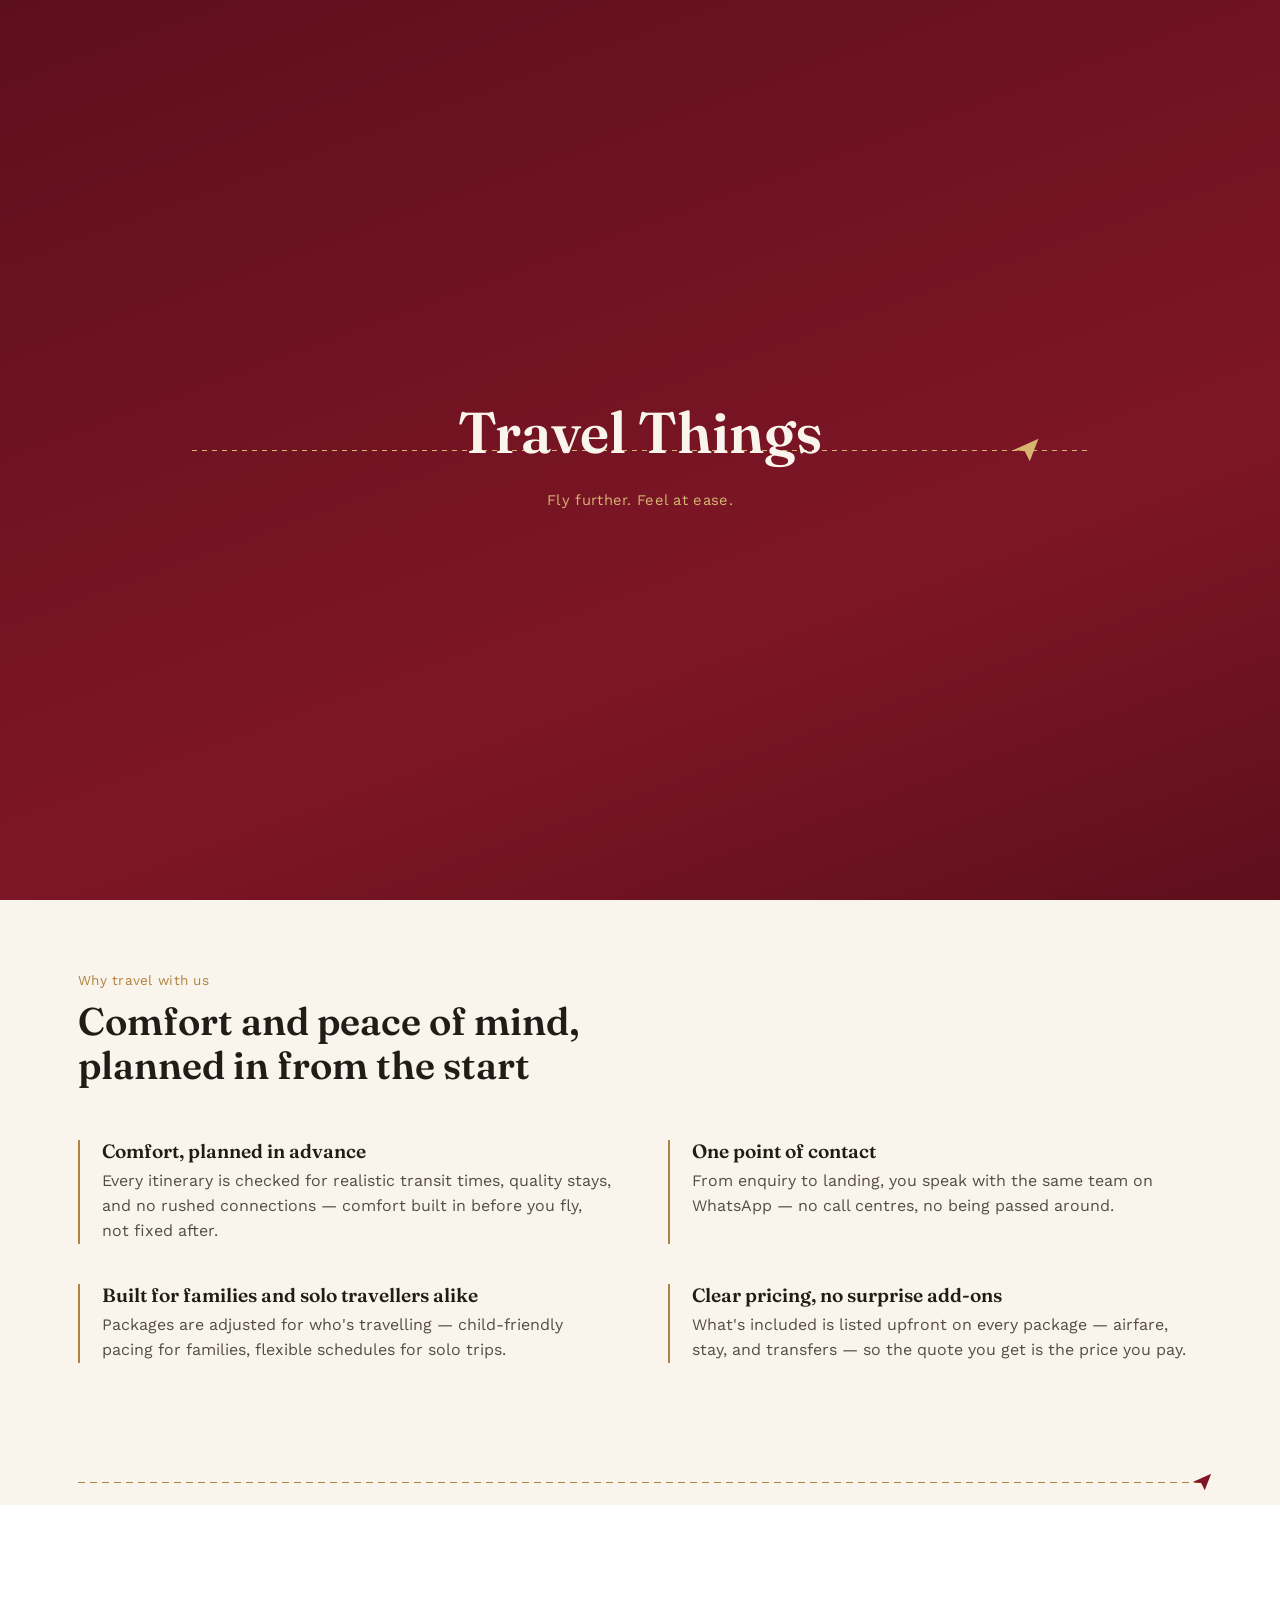
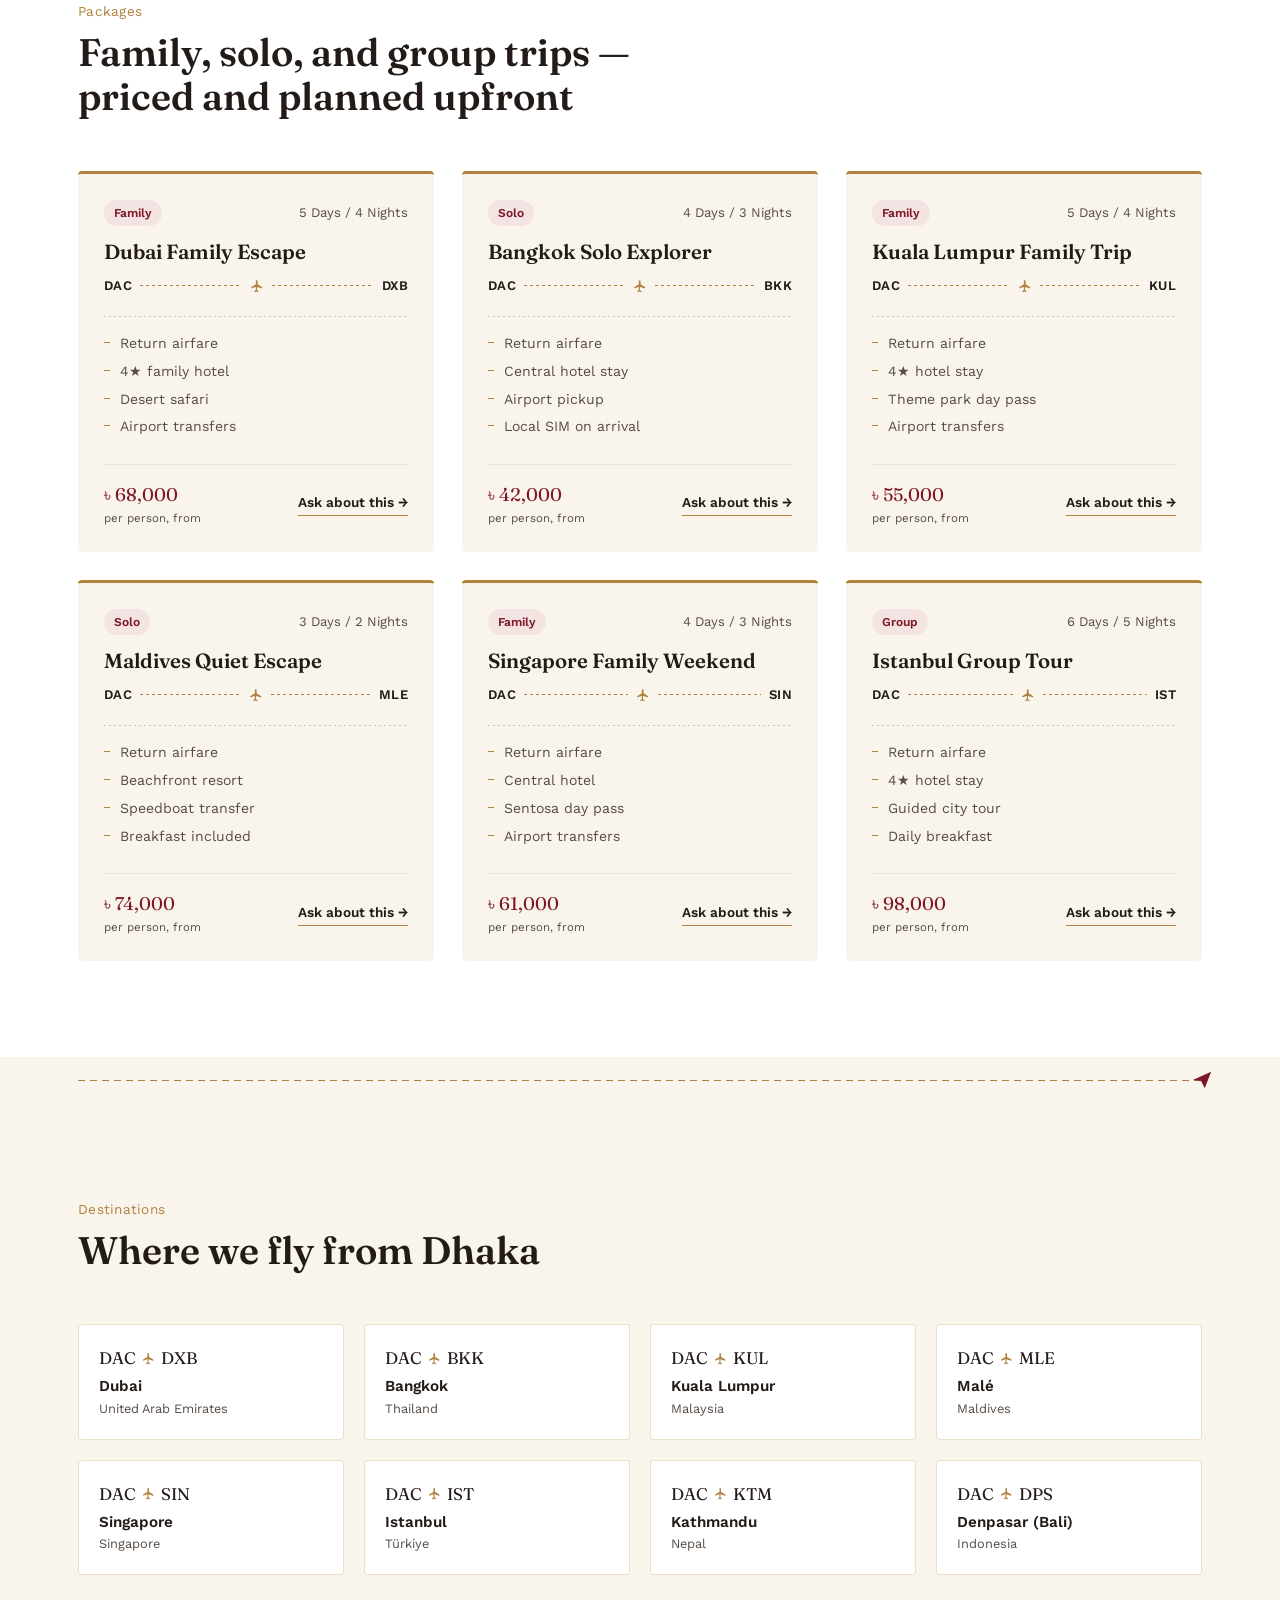
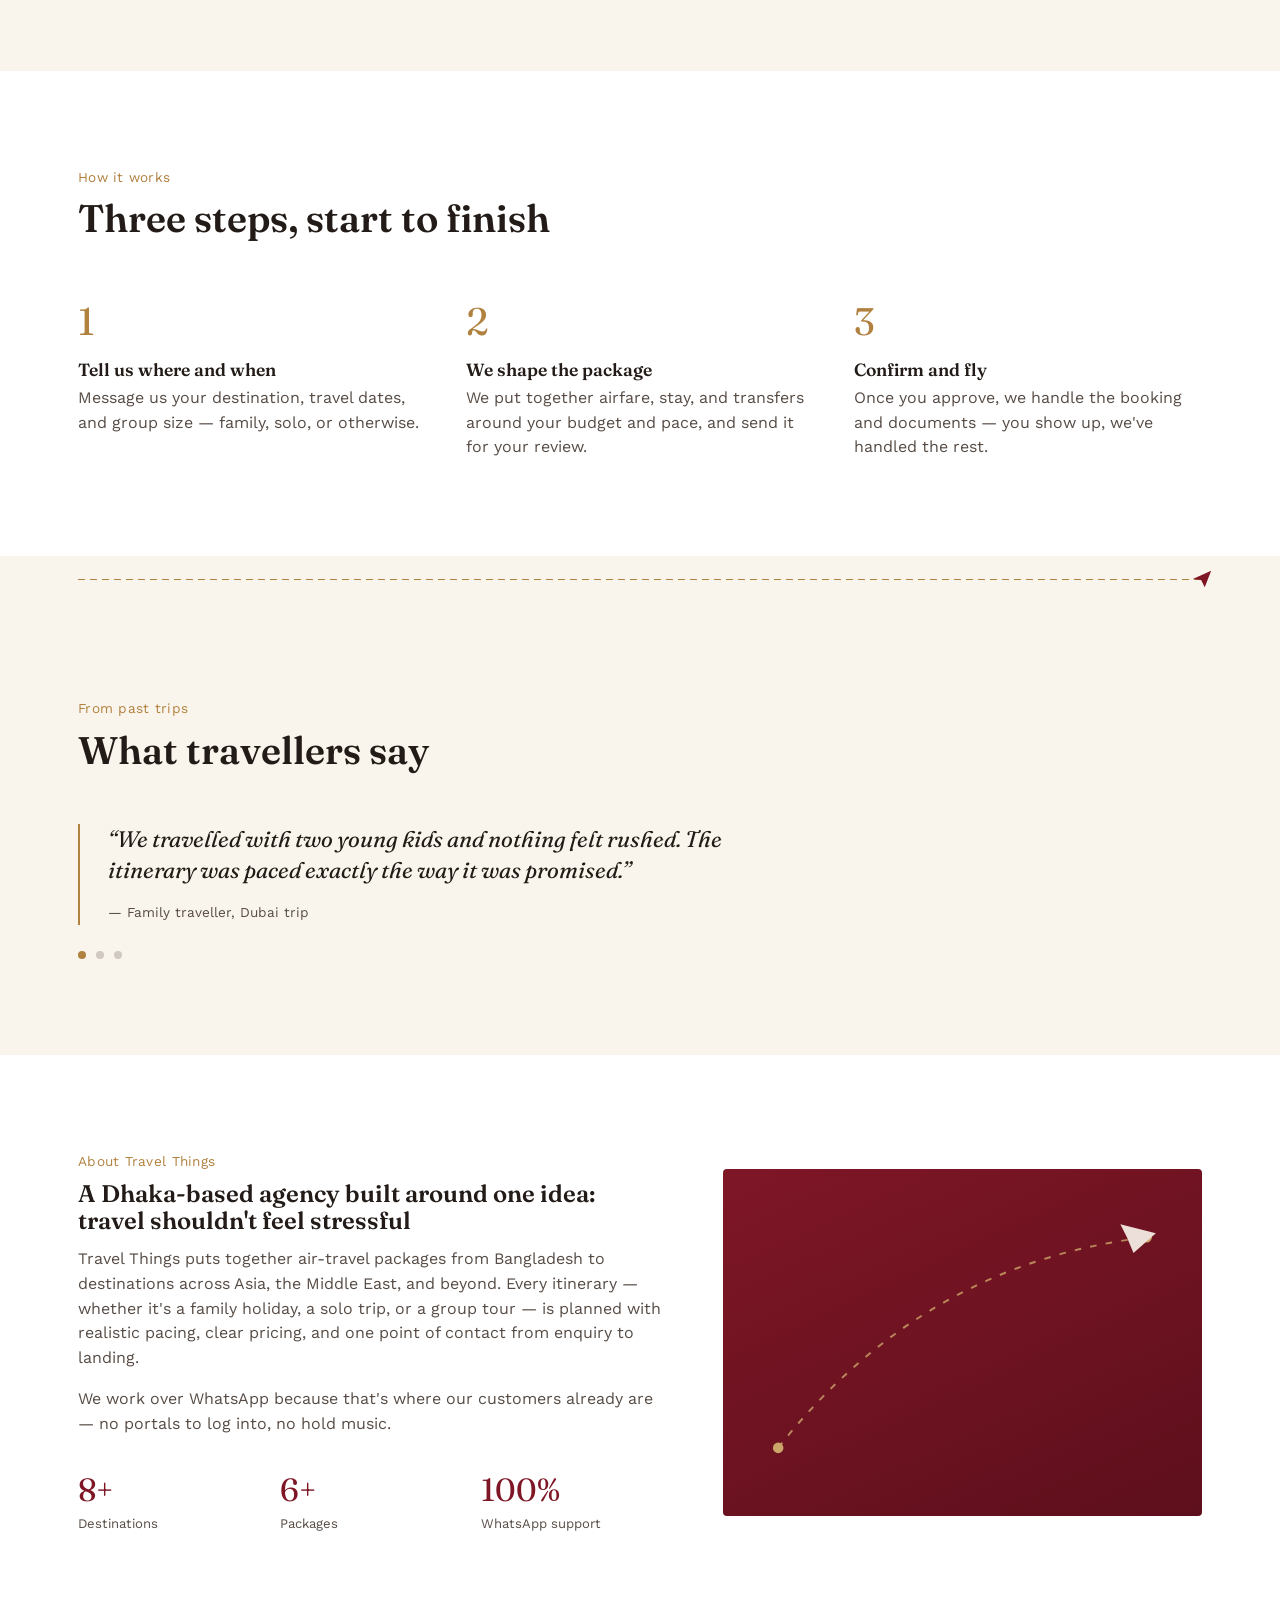
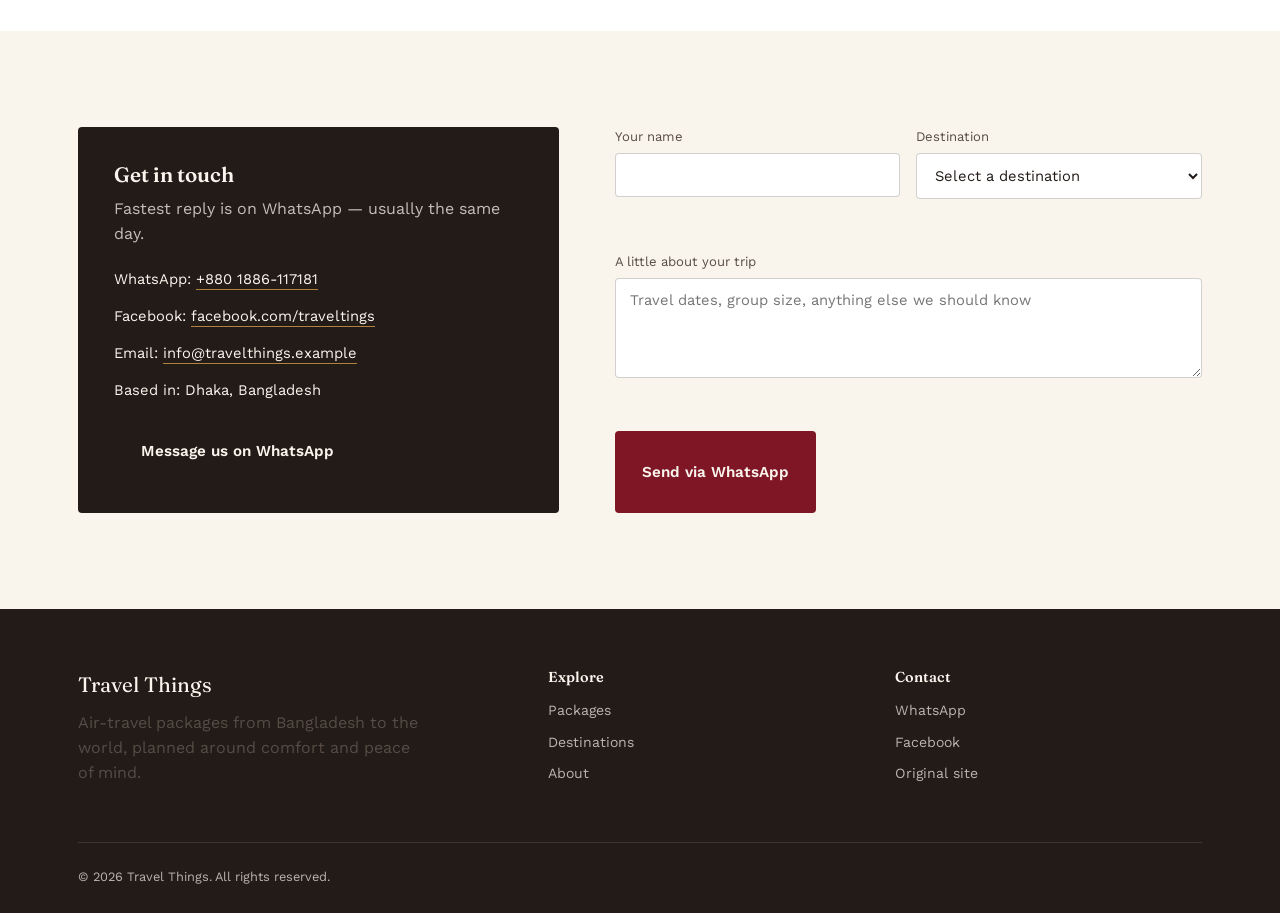
==== commit 5651829a: "Add files via upload" ====
--- a/index.html
+++ b/index.html
@@ -116,6 +116,106 @@
   color: var(--ivory);
 }
 .btn-whatsapp:hover { background: var(--maroon-dark); }
+
+/* -------------------- OPENING INTRO -------------------- */
+/* Full-screen splash played once on load: a plane crosses left-to-right
+   while the brand name is revealed in the same motion (a clip-path wipe
+   timed to the plane's flight), then the whole thing lifts away to
+   reveal the site. Click anywhere to skip. Respects reduced motion. */
+.intro-overlay {
+  position: fixed;
+  inset: 0;
+  z-index: 900;
+  display: flex;
+  align-items: center;
+  justify-content: center;
+  background: linear-gradient(160deg, var(--maroon-dark) 0%, var(--maroon) 65%, var(--maroon-dark) 100%);
+  cursor: pointer;
+  transition: opacity .75s var(--ease), transform .75s var(--ease);
+}
+.intro-overlay.exit {
+  opacity: 0;
+  transform: translateY(-4%);
+  pointer-events: none;
+}
+.intro-overlay.hidden { display: none; }
+
+.intro-inner {
+  position: relative;
+  width: min(88vw, 640px);
+}
+
+.intro-track {
+  position: absolute;
+  left: -20%; right: -20%; top: 50%;
+  height: 1px;
+  transform: translateY(-50%);
+  overflow: hidden;
+}
+.intro-track::before {
+  content: "";
+  position: absolute; inset: 0;
+  background-image: linear-gradient(to right, var(--gold-light) 55%, transparent 0%);
+  background-size: 10px 1px;
+  background-repeat: repeat-x;
+  transform: scaleX(0);
+  transform-origin: left;
+  animation: introTrail 1.6s var(--ease) .1s forwards;
+}
+@keyframes introTrail { from { transform: scaleX(0); } to { transform: scaleX(1); } }
+
+.intro-plane {
+  position: absolute;
+  top: 50%; left: -10%;
+  width: 30px; height: 30px;
+  transform: translateY(-50%);
+  fill: var(--gold-light);
+  opacity: 0;
+  animation: introFly 1.6s var(--ease) .1s forwards;
+}
+@keyframes introFly {
+  0%   { left: -10%; opacity: 0; }
+  10%  { opacity: 1; }
+  100% { left: 108%; opacity: 1; }
+}
+
+.intro-brand {
+  position: relative;
+  display: flex;
+  flex-direction: column;
+  align-items: center;
+  gap: 12px;
+  text-align: center;
+}
+.intro-name {
+  font-family: var(--font-display);
+  font-size: clamp(2.1rem, 7vw, 3.6rem);
+  font-weight: 600;
+  color: var(--ivory);
+  white-space: nowrap;
+  clip-path: inset(0 100% 0 0);
+  animation: introReveal 1.6s var(--ease) .1s forwards;
+}
+@keyframes introReveal {
+  from { clip-path: inset(0 100% 0 0); }
+  to   { clip-path: inset(0 0% 0 0); }
+}
+.intro-tagline {
+  font-family: var(--font-body);
+  font-size: .92rem;
+  letter-spacing: .02em;
+  color: var(--gold-light);
+  opacity: 0;
+  transform: translateY(6px);
+  animation: introFade .6s ease 1.75s forwards;
+}
+@keyframes introFade {
+  to { opacity: 1; transform: translateY(0); }
+}
+
+@media (max-width: 560px) {
+  .intro-plane { width: 24px; height: 24px; }
+}
 
 /* -------------------- HEADER / NAV -------------------- */
 .site-header {
@@ -689,6 +789,7 @@
 
 @media (prefers-reduced-motion: reduce) {
   html { scroll-behavior: auto; }
+  .intro-overlay { display: none; }
   .flight-scene .plane.animate { animation: none; offset-distance: 100%; opacity: 1; }
   .flight-divider::before { transition: none; transform: scaleX(1); }
   .flight-divider .divider-plane { transition: none; left: calc(100% - 28px); opacity: 1; }
@@ -698,6 +799,21 @@
 </style>
 </head>
 <body>
+
+<!-- ============ OPENING INTRO ============ -->
+<!-- Full-screen splash: plane flies left to right while the brand name
+     wipes in with it, then the whole thing lifts away. Plays once on
+     load; click anywhere to skip. See main.js: wireIntro(). -->
+<div class="intro-overlay" id="intro-overlay" role="presentation">
+  <div class="intro-inner">
+    <div class="intro-track"></div>
+    <svg class="intro-plane" viewBox="0 0 24 24" aria-hidden="true"><path d="M2 12 L22 3 L15 21 L11 13 Z"/></svg>
+    <div class="intro-brand">
+      <span class="intro-name" data-brand-name>Travel Things</span>
+      <span class="intro-tagline" data-tagline>Fly further. Feel at ease.</span>
+    </div>
+  </div>
+</div>
 
 <!-- ============ HEADER ============ -->
 <header class="site-header">
@@ -1165,7 +1281,7 @@
   renderTestimonials();
   wireNav();
   wireFlightDividers();
-  wireHeroFlight();
+  wireIntro();
   wireTestimonialRotation();
   wireContactForm();
   document.getElementById("year").textContent = new Date().getFullYear();
@@ -1345,7 +1461,32 @@
   dividers.forEach(d => io.observe(d));
 }
 
-/* ---------- Hero flight animation (plays once on load) ---------- */
+/* ---------- Opening intro (plays once on load, then hands off to the hero) ---------- */
+function wireIntro() {
+  const overlay = document.getElementById("intro-overlay");
+  if (!overlay) { wireHeroFlight(); return; }
+
+  const reduce = window.matchMedia("(prefers-reduced-motion: reduce)").matches;
+  if (reduce) {
+    overlay.classList.add("hidden");
+    wireHeroFlight();
+    return;
+  }
+
+  document.documentElement.style.overflow = "hidden";
+
+  function finish() {
+    overlay.classList.add("exit");
+    document.documentElement.style.overflow = "";
+    wireHeroFlight();
+    window.setTimeout(() => overlay.classList.add("hidden"), 750);
+  }
+
+  overlay.addEventListener("click", finish, { once: true });
+  window.setTimeout(finish, 2900);
+}
+
+/* ---------- Hero flight animation (plays once the intro hands off) ---------- */
 function wireHeroFlight() {
   const plane = document.querySelector(".flight-scene .plane");
   const path = document.querySelector(".flight-scene .route-path");
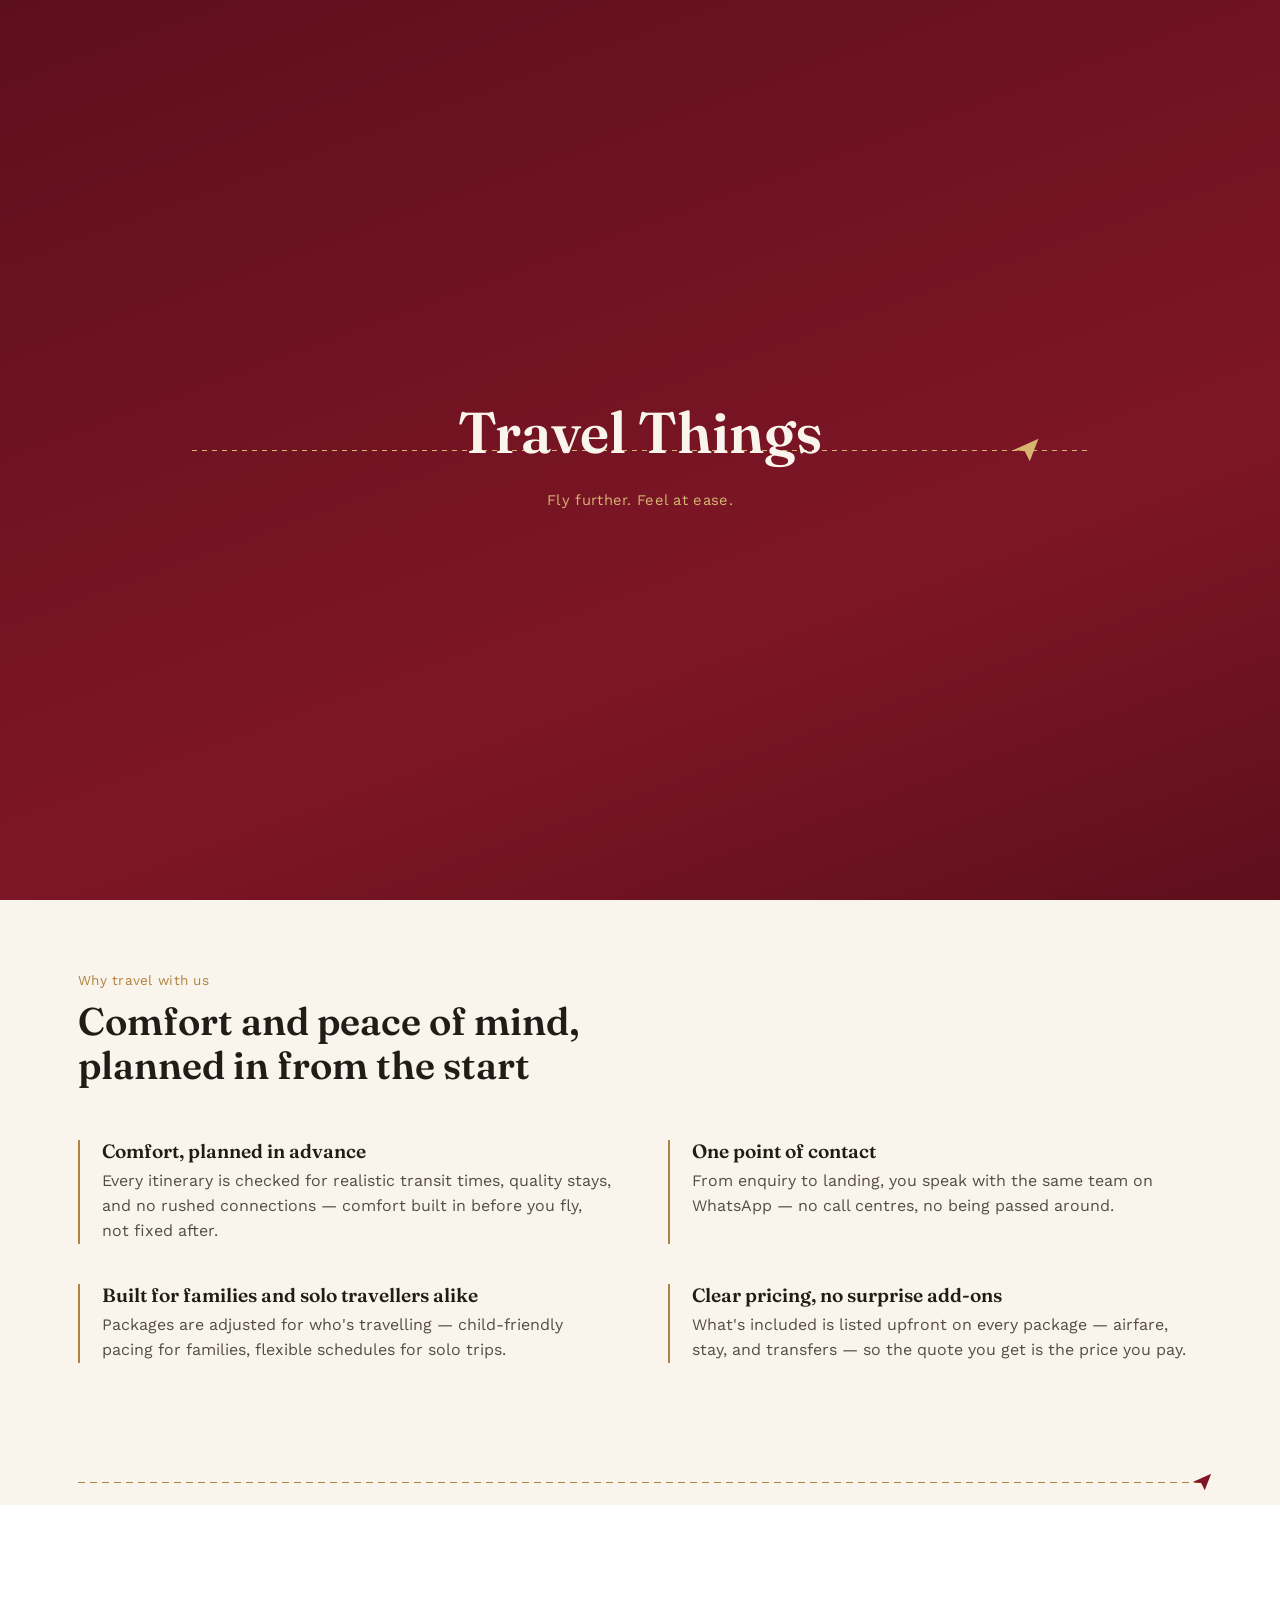
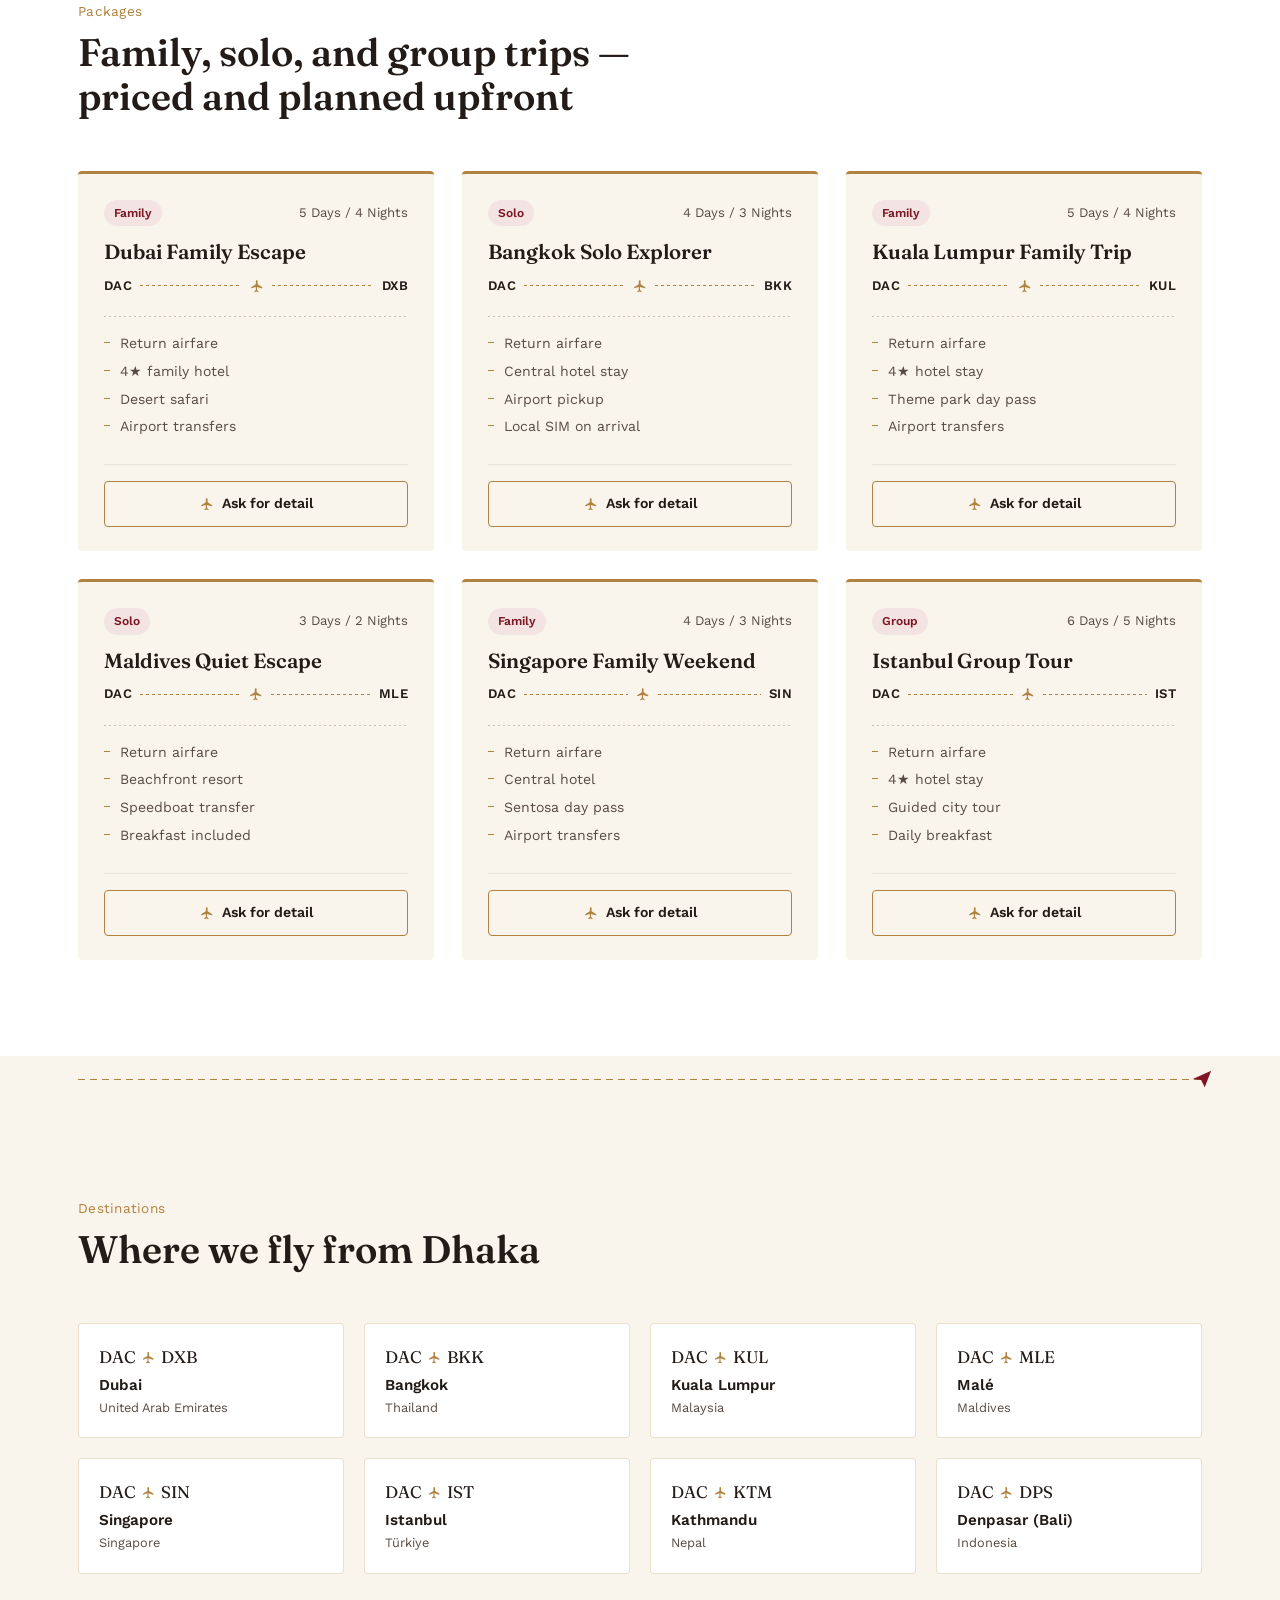
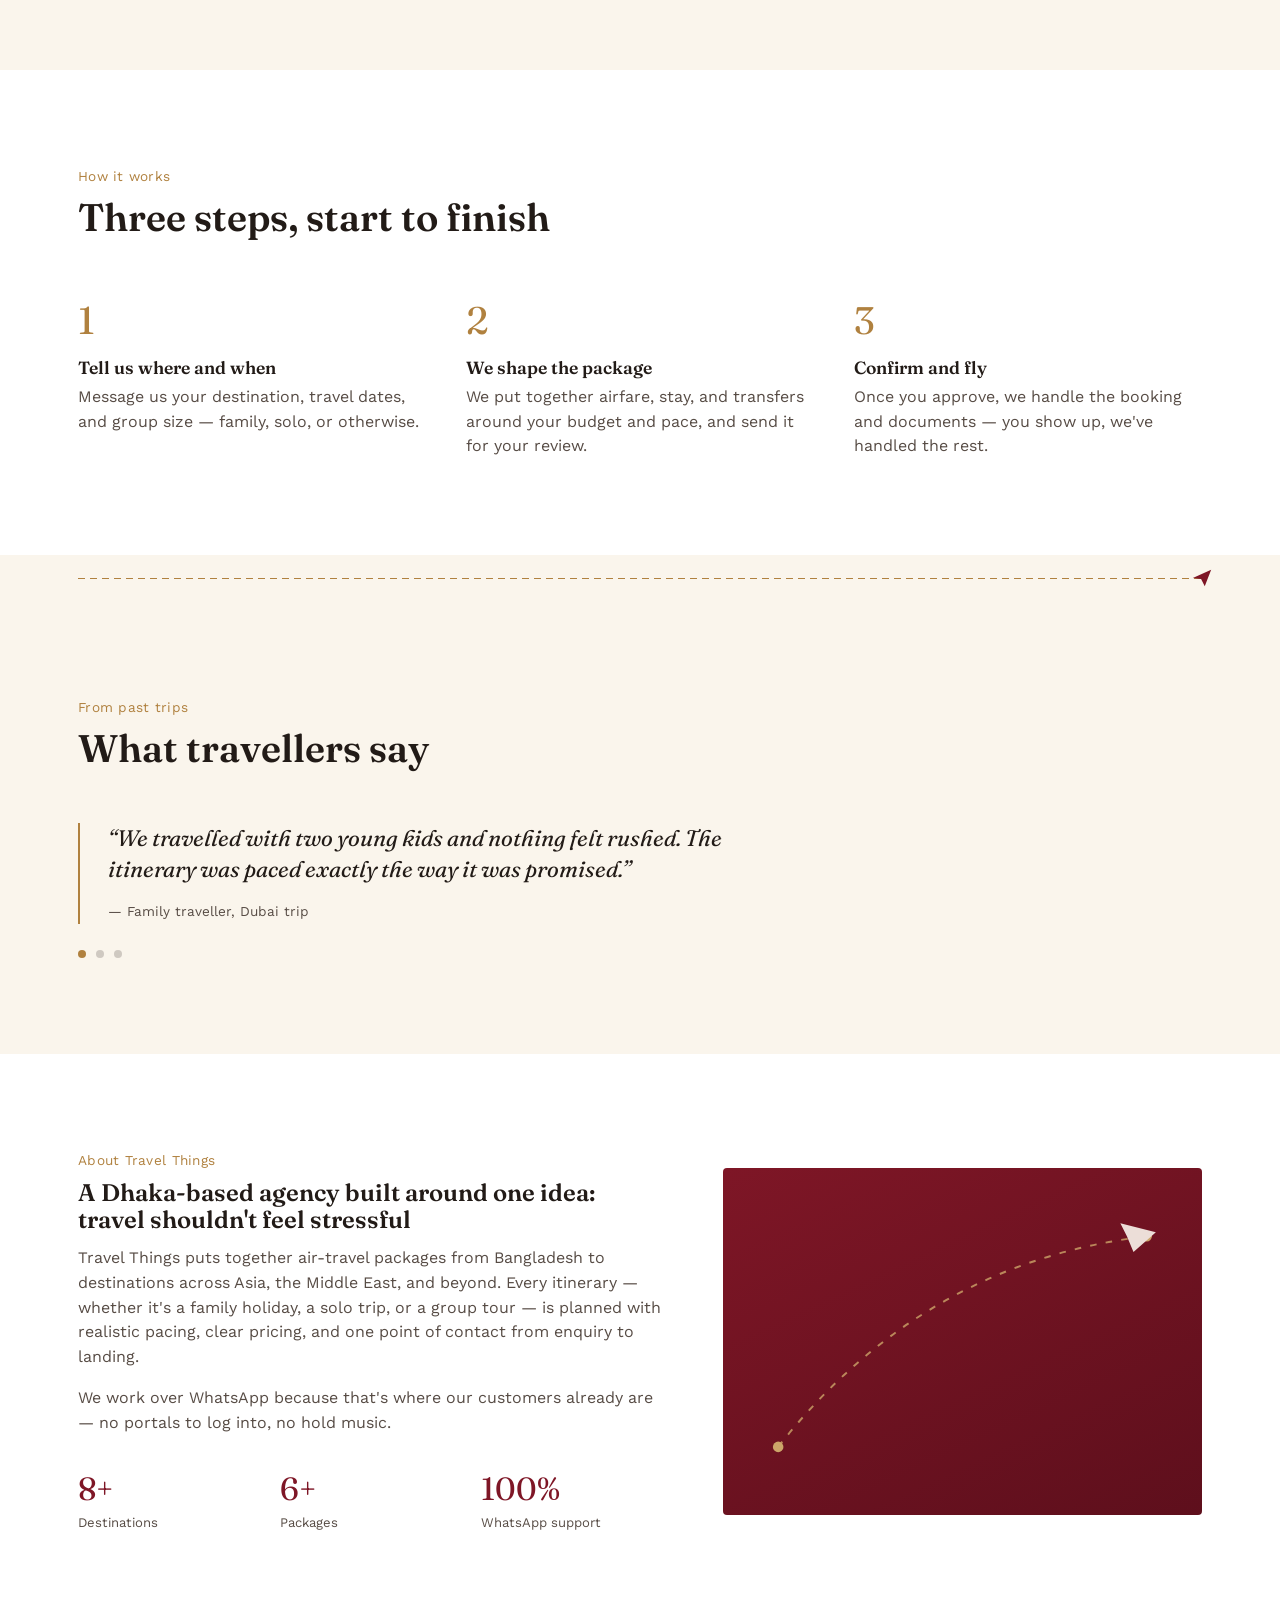
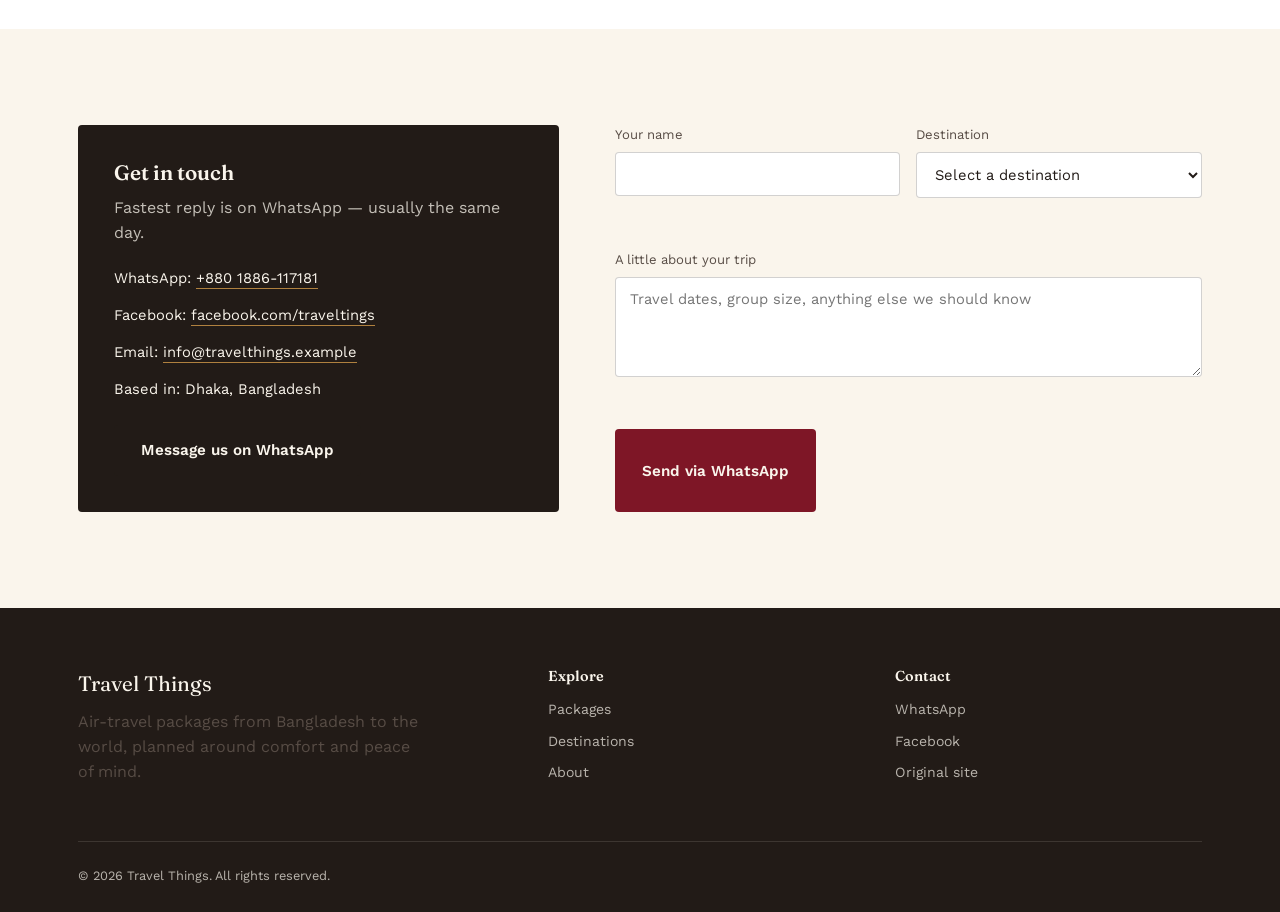
==== commit 45a7ca7a: "Add files via upload" ====
--- a/index.html
+++ b/index.html
@@ -547,15 +547,26 @@
 
 .ticket-footer {
   margin-top: auto;
-  display: flex;
-  align-items: center;
-  justify-content: space-between;
   padding-top: 16px;
   border-top: 1px solid rgba(34,27,23,.08);
 }
-.ticket-price { font-family: var(--font-display); font-size: 1.15rem; color: var(--maroon); }
-.ticket-price span { display: block; font-family: var(--font-body); font-size: .72rem; color: var(--charcoal-soft); }
-.ticket-cta { font-size: .85rem; font-weight: 600; color: var(--charcoal); border-bottom: 1px solid var(--gold); padding-bottom: 2px; }
+.ticket-ask {
+  display: flex;
+  align-items: center;
+  justify-content: center;
+  gap: 8px;
+  width: 100%;
+  padding: 11px 0;
+  border: 1px solid var(--gold);
+  border-radius: var(--radius);
+  font-size: .88rem;
+  font-weight: 600;
+  color: var(--charcoal);
+  transition: background .25s var(--ease), color .25s var(--ease), border-color .25s var(--ease);
+}
+.ticket-ask svg { width: 14px; height: 14px; fill: var(--gold); transition: fill .25s var(--ease); flex-shrink: 0; }
+.ticket-ask:hover { background: var(--maroon); border-color: var(--maroon); color: var(--ivory); }
+.ticket-ask:hover svg { fill: var(--ivory); }
 
 .ticket-card.dimmed { opacity: .35; }
 
@@ -1152,6 +1163,9 @@
 
 // ---------- PACKAGES ----------
 // type: "Family" | "Solo" | "Group"
+// Note: "priceFrom" is kept on each package but is not currently shown on
+// the site — cards show an "Ask for detail" button (via WhatsApp) instead.
+// To bring pricing back later, see the ticket-footer block in main.js.
 const PACKAGES = [
   {
     id: "dubai-family-5d",
@@ -1353,8 +1367,10 @@
         ${pkg.highlights.map(h => `<li>${h}</li>`).join("")}
       </ul>
       <div class="ticket-footer">
-        <div class="ticket-price">${pkg.priceFrom}<span>per person, from</span></div>
-        <a class="ticket-cta" target="_blank" rel="noopener" href="${waLink(`Hi, I'm interested in the ${pkg.title} package.`)}">Ask about this →</a>
+        <a class="ticket-ask" target="_blank" rel="noopener" href="${waLink(`Hi, I'm interested in the ${pkg.title} package. Could you share the details?`)}">
+          ${PLANE_SVG}
+          Ask for detail
+        </a>
       </div>
     </article>
   `).join("");
